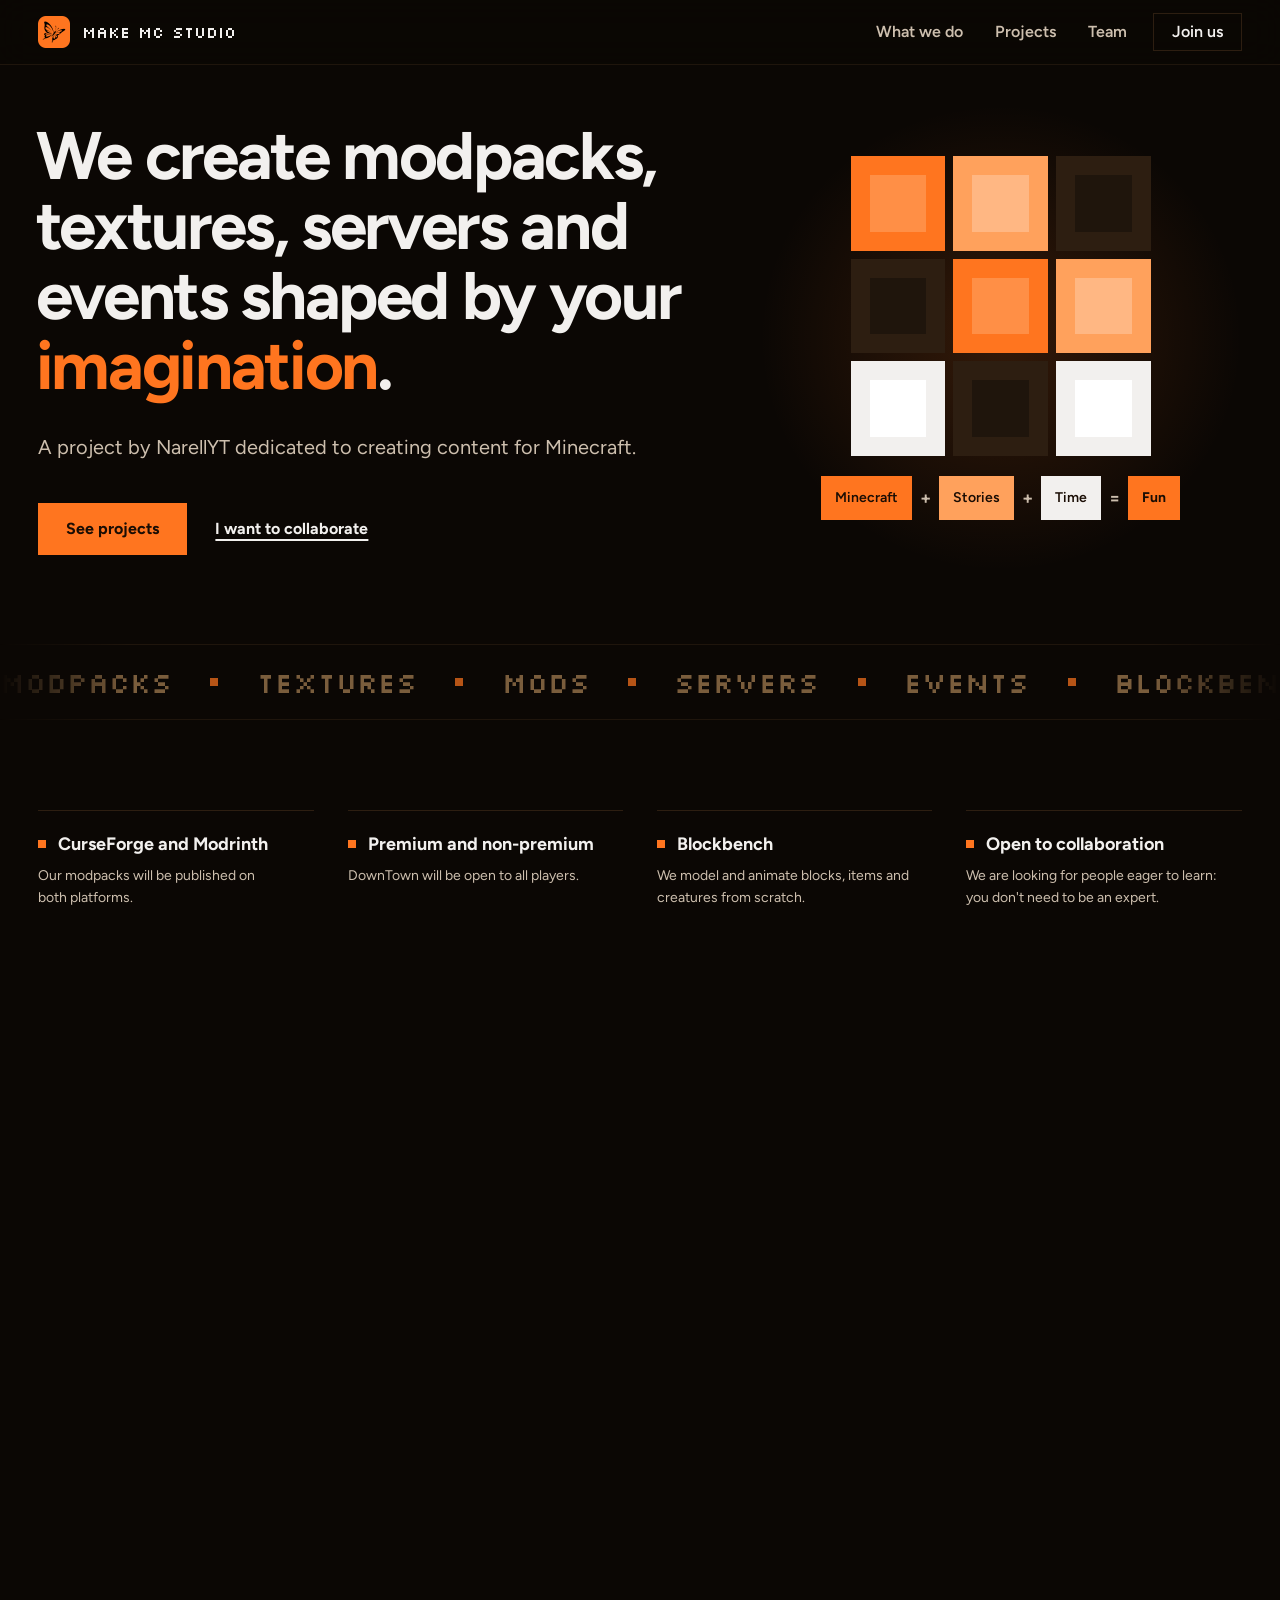
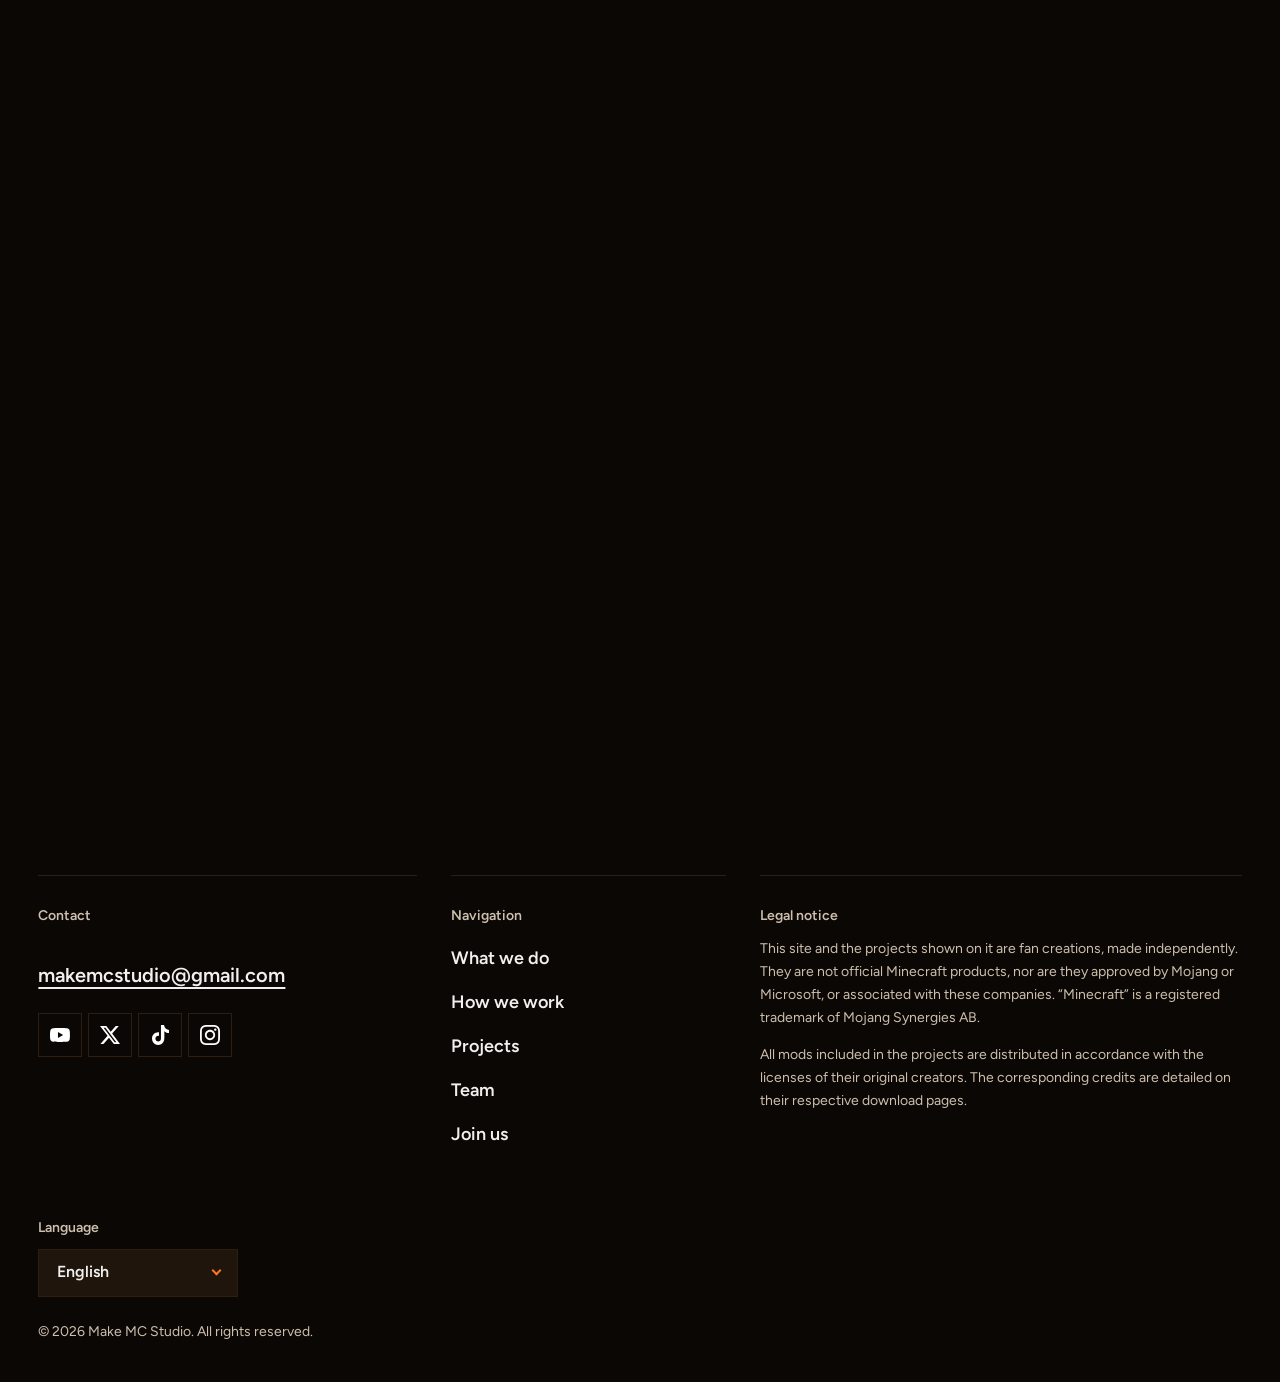
==== index.html @ 853e5aad "Subido" ====
<!DOCTYPE html>
<html lang="es">
<head>
<meta charset="UTF-8">
<meta name="viewport" content="width=device-width, initial-scale=1, viewport-fit=cover">
<meta http-equiv="Content-Security-Policy" content="default-src 'none'; script-src 'self'; style-src 'self'; img-src 'self'; font-src 'self'; connect-src 'none'; frame-src 'none'; manifest-src 'none'; media-src 'none'; worker-src 'none'; base-uri 'none'; form-action 'none'; object-src 'none'; upgrade-insecure-requests">
<meta name="referrer" content="no-referrer">
<meta name="description" content="Make MC Studio: modpacks, texturas, mods, servidores y eventos de Minecraft creados por NarellYT. Descubre nuestros proyectos y cómo colaborar con el equipo." data-i18n-attr="content:desc">
<meta name="theme-color" content="#0b0704">
<meta name="color-scheme" content="dark">
<link rel="canonical" href="https://makemcstudio.github.io/Make-MC-Studio-Home/">
<link rel="icon" type="image/png" href="logo.png">
<link rel="apple-touch-icon" href="logo.png">

<meta property="og:type" content="website">
<meta property="og:site_name" content="Make MC Studio">
<meta property="og:locale" content="es_LA">
<meta property="og:title" content="Make MC Studio Home">
<meta property="og:description" content="Modpacks, texturas, mods, servidores y eventos de Minecraft creados por NarellYT. Descubre nuestros proyectos y cómo colaborar con el equipo." data-i18n-attr="content:desc">
<meta property="og:image" content="https://makemcstudio.github.io/Make-MC-Studio-Home/og-image.png">
<meta property="og:image:width" content="1200">
<meta property="og:image:height" content="630">
<meta property="og:image:alt" content="Make MC Studio: modpacks, texturas, servidores y eventos de Minecraft">
<meta name="twitter:card" content="summary_large_image">
<meta name="twitter:title" content="Make MC Studio Home">
<meta name="twitter:description" content="Modpacks, texturas, mods, servidores y eventos de Minecraft creados por NarellYT." data-i18n-attr="content:desc_short">
<meta name="twitter:image" content="https://makemcstudio.github.io/Make-MC-Studio-Home/og-image.png">

<title>Make MC Studio Home</title>

<script type="application/ld+json">
{
  "@context": "https://schema.org",
  "@type": "Organization",
  "name": "Make MC Studio",
  "description": "Modpacks, texturas, mods, servidores y eventos de Minecraft creados por NarellYT.",
  "email": "makemcstudio@gmail.com",
  "sameAs": [
    "https://www.youtube.com/@MakeMCStudio",
    "https://x.com/MakeMCStudio",
    "https://www.instagram.com/makemcstudio/",
    "https://www.tiktok.com/@makemcstudio"
  ]
}
</script>

<script src="i18n.js?v=46"></script>
<script src="festive.js?v=46"></script>
<link rel="stylesheet" href="styles.css?v=46">
<link rel="stylesheet" href="festive.css?v=46">
<link rel="stylesheet" href="skins.css?v=46">
</head>
<body id="top">

<svg class="sprite" aria-hidden="true" focusable="false">
<symbol id="i-flecha" viewBox="0 0 14 14"><path d="M7 2h2v1h-2zM8 3h2v1h-2zM9 4h2v1h-2zM10 5h2v1h-2zM0 6h13v1h-13zM0 7h13v1h-13zM10 8h2v1h-2zM9 9h2v1h-2zM8 10h2v1h-2zM7 11h2v1h-2z"/></symbol><symbol id="i-modpacks" viewBox="0 0 14 14"><path d="M1 3h12v1h-12zM1 4h1v1h-1zM12 4h1v1h-1zM1 5h1v1h-1zM6 5h2v1h-2zM12 5h1v1h-1zM1 6h12v1h-12zM1 7h1v1h-1zM6 7h2v1h-2zM12 7h1v1h-1zM1 8h1v1h-1zM6 8h2v1h-2zM12 8h1v1h-1zM1 9h1v1h-1zM12 9h1v1h-1zM1 10h1v1h-1zM12 10h1v1h-1zM1 11h12v1h-12z"/><path d="M2 4h10v1h-10zM2 5h4v1h-4zM8 5h4v1h-4zM2 7h4v1h-4zM8 7h4v1h-4zM2 8h4v1h-4zM8 8h4v1h-4zM2 9h10v1h-10zM2 10h10v1h-10z" fill-opacity="0.55"/></symbol><symbol id="i-texturas" viewBox="0 0 14 14"><path d="M2 2h10v1h-10zM2 3h10v1h-10zM2 4h10v1h-10zM10 5h1v1h-1zM3 6h1v1h-1zM6 7h1v1h-1zM9 8h1v1h-1zM2 9h1v1h-1zM5 10h1v1h-1zM8 11h1v1h-1z"/><path d="M3 5h1v1h-1zM5 5h1v1h-1zM7 5h1v1h-1zM9 5h1v1h-1zM11 5h1v1h-1zM2 6h1v1h-1zM4 6h1v1h-1zM6 6h1v1h-1zM8 6h1v1h-1zM10 6h1v1h-1zM3 7h1v1h-1zM5 7h1v1h-1zM7 7h1v1h-1zM9 7h1v1h-1zM11 7h1v1h-1zM2 8h1v1h-1zM4 8h1v1h-1zM6 8h1v1h-1zM8 8h1v1h-1zM10 8h1v1h-1zM3 9h1v1h-1zM5 9h1v1h-1zM7 9h1v1h-1zM9 9h1v1h-1zM11 9h1v1h-1zM2 10h1v1h-1zM4 10h1v1h-1zM6 10h1v1h-1zM8 10h1v1h-1zM10 10h1v1h-1zM3 11h1v1h-1zM5 11h1v1h-1zM7 11h1v1h-1zM9 11h1v1h-1zM11 11h1v1h-1z" fill-opacity="0.55"/><path d="M2 5h1v1h-1zM4 5h1v1h-1zM6 5h1v1h-1zM8 5h1v1h-1zM5 6h1v1h-1zM7 6h1v1h-1zM9 6h1v1h-1zM11 6h1v1h-1zM2 7h1v1h-1zM4 7h1v1h-1zM8 7h1v1h-1zM10 7h1v1h-1zM3 8h1v1h-1zM5 8h1v1h-1zM7 8h1v1h-1zM11 8h1v1h-1zM4 9h1v1h-1zM6 9h1v1h-1zM8 9h1v1h-1zM10 9h1v1h-1zM3 10h1v1h-1zM7 10h1v1h-1zM9 10h1v1h-1zM11 10h1v1h-1zM2 11h1v1h-1zM4 11h1v1h-1zM6 11h1v1h-1zM10 11h1v1h-1z" fill-opacity="0.3"/></symbol><symbol id="i-mods" viewBox="0 0 14 14"><path d="M8 4h1v1h-1zM3 5h1v1h-1zM8 5h1v1h-1zM10 5h1v1h-1zM2 6h1v1h-1zM7 6h1v1h-1zM11 6h1v1h-1zM1 7h1v1h-1zM7 7h1v1h-1zM12 7h1v1h-1zM0 8h1v1h-1zM6 8h1v1h-1zM13 8h1v1h-1zM1 9h1v1h-1zM6 9h1v1h-1zM12 9h1v1h-1zM2 10h1v1h-1zM5 10h1v1h-1zM11 10h1v1h-1zM3 11h1v1h-1zM5 11h1v1h-1zM10 11h1v1h-1z"/></symbol><symbol id="i-blockbench" viewBox="0 0 14 14"><path d="M6 0h2v1h-2zM4 1h6v1h-6zM2 2h10v1h-10zM0 3h14v1h-14zM2 4h10v1h-10zM4 5h6v1h-6zM6 6h2v1h-2z"/><path d="M0 4h2v1h-2zM0 5h4v1h-4zM0 6h6v1h-6zM0 7h7v1h-7zM0 8h7v1h-7zM0 9h7v1h-7zM0 10h7v1h-7zM2 11h5v1h-5zM4 12h3v1h-3zM6 13h1v1h-1z" fill-opacity="0.55"/><path d="M12 4h2v1h-2zM10 5h4v1h-4zM8 6h6v1h-6zM7 7h7v1h-7zM7 8h7v1h-7zM7 9h7v1h-7zM7 10h7v1h-7zM7 11h5v1h-5zM7 12h3v1h-3zM7 13h1v1h-1z" fill-opacity="0.3"/></symbol><symbol id="i-servidores" viewBox="0 0 14 14"><path d="M1 1h12v1h-12zM1 2h1v1h-1zM12 2h1v1h-1zM1 3h1v1h-1zM3 3h2v1h-2zM8 3h3v1h-3zM12 3h1v1h-1zM1 4h1v1h-1zM12 4h1v1h-1zM1 5h12v1h-12zM1 7h12v1h-12zM1 8h1v1h-1zM12 8h1v1h-1zM1 9h1v1h-1zM3 9h2v1h-2zM8 9h3v1h-3zM12 9h1v1h-1zM1 10h1v1h-1zM12 10h1v1h-1zM1 11h12v1h-12zM5 12h4v1h-4z"/><path d="M2 2h10v1h-10zM2 3h1v1h-1zM5 3h3v1h-3zM11 3h1v1h-1zM2 4h10v1h-10zM2 8h10v1h-10zM2 9h1v1h-1zM5 9h3v1h-3zM11 9h1v1h-1zM2 10h10v1h-10z" fill-opacity="0.55"/></symbol><symbol id="i-eventos" viewBox="0 0 14 14"><path d="M3 0h1v1h-1zM10 0h1v1h-1zM3 1h1v1h-1zM10 1h1v1h-1zM1 2h12v1h-12zM1 3h12v1h-12zM1 4h12v1h-12zM1 5h12v1h-12zM1 6h1v1h-1zM12 6h1v1h-1zM1 7h1v1h-1zM12 7h1v1h-1zM1 8h1v1h-1zM12 8h1v1h-1zM1 9h1v1h-1zM9 9h2v1h-2zM12 9h1v1h-1zM1 10h1v1h-1zM9 10h2v1h-2zM12 10h1v1h-1zM1 11h1v1h-1zM12 11h1v1h-1zM1 12h12v1h-12z"/><path d="M3 7h1v1h-1zM5 7h1v1h-1zM7 7h1v1h-1zM9 7h1v1h-1zM3 9h1v1h-1zM5 9h1v1h-1zM7 9h1v1h-1zM3 11h1v1h-1zM5 11h1v1h-1zM7 11h1v1h-1z" fill-opacity="0.55"/><path d="M2 6h10v1h-10zM2 7h1v1h-1zM4 7h1v1h-1zM6 7h1v1h-1zM8 7h1v1h-1zM10 7h2v1h-2zM2 8h10v1h-10zM2 9h1v1h-1zM4 9h1v1h-1zM6 9h1v1h-1zM8 9h1v1h-1zM11 9h1v1h-1zM2 10h7v1h-7zM11 10h1v1h-1zM2 11h1v1h-1zM4 11h1v1h-1zM6 11h1v1h-1zM8 11h4v1h-4z" fill-opacity="0.3"/></symbol><symbol id="i-creadores" viewBox="0 0 14 14"><path d="M2 2h4v1h-4zM2 3h4v1h-4zM2 4h4v1h-4zM2 5h4v1h-4zM2 7h4v1h-4zM1 8h6v1h-6zM1 9h6v1h-6zM1 10h7v1h-7zM1 11h7v1h-7zM1 12h7v1h-7z"/><path d="M8 3h4v1h-4zM8 4h4v1h-4zM8 5h4v1h-4zM8 6h4v1h-4zM8 8h4v1h-4zM8 9h5v1h-5zM8 10h5v1h-5zM8 11h5v1h-5zM8 12h5v1h-5z" fill-opacity="0.55"/></symbol><symbol id="i-traileres" viewBox="0 0 14 14"><path d="M0 2h14v1h-14zM0 3h1v1h-1zM5 3h1v1h-1zM13 3h1v1h-1zM0 4h1v1h-1zM5 4h2v1h-2zM13 4h1v1h-1zM0 5h1v1h-1zM5 5h3v1h-3zM13 5h1v1h-1zM0 6h1v1h-1zM5 6h4v1h-4zM13 6h1v1h-1zM0 7h1v1h-1zM5 7h4v1h-4zM13 7h1v1h-1zM0 8h1v1h-1zM5 8h3v1h-3zM13 8h1v1h-1zM0 9h1v1h-1zM5 9h2v1h-2zM13 9h1v1h-1zM0 10h1v1h-1zM5 10h1v1h-1zM13 10h1v1h-1zM0 11h14v1h-14z"/><path d="M1 3h4v1h-4zM6 3h7v1h-7zM1 4h4v1h-4zM7 4h6v1h-6zM1 5h4v1h-4zM8 5h5v1h-5zM1 6h4v1h-4zM9 6h4v1h-4zM1 7h4v1h-4zM9 7h4v1h-4zM1 8h4v1h-4zM8 8h5v1h-5zM1 9h4v1h-4zM7 9h6v1h-6zM1 10h4v1h-4zM6 10h7v1h-7z" fill-opacity="0.3"/></symbol><symbol id="i-encargos" viewBox="0 0 14 14"><path d="M4 0h6v1h-6zM4 1h1v1h-1zM9 1h1v1h-1zM1 2h12v1h-12zM1 3h1v1h-1zM4 3h6v1h-6zM12 3h1v1h-1zM1 4h1v1h-1zM12 4h1v1h-1zM1 5h1v1h-1zM9 5h1v1h-1zM12 5h1v1h-1zM1 6h1v1h-1zM8 6h1v1h-1zM12 6h1v1h-1zM1 7h1v1h-1zM3 7h1v1h-1zM7 7h1v1h-1zM12 7h1v1h-1zM1 8h1v1h-1zM4 8h1v1h-1zM6 8h1v1h-1zM12 8h1v1h-1zM1 9h1v1h-1zM5 9h1v1h-1zM12 9h1v1h-1zM1 10h1v1h-1zM12 10h1v1h-1zM1 11h1v1h-1zM12 11h1v1h-1zM1 12h1v1h-1zM12 12h1v1h-1zM1 13h12v1h-12z"/><path d="M3 11h8v1h-8z" fill-opacity="0.55"/><path d="M5 1h4v1h-4zM2 3h2v1h-2zM10 3h2v1h-2zM2 4h10v1h-10zM2 5h7v1h-7zM10 5h2v1h-2zM2 6h6v1h-6zM9 6h3v1h-3zM2 7h1v1h-1zM4 7h3v1h-3zM8 7h4v1h-4zM2 8h2v1h-2zM5 8h1v1h-1zM7 8h5v1h-5zM2 9h3v1h-3zM6 9h6v1h-6zM2 10h10v1h-10zM2 11h1v1h-1zM11 11h1v1h-1zM2 12h10v1h-10z" fill-opacity="0.3"/></symbol>
</svg>

<a class="skip-link" href="#contenido" data-i18n="skip">Saltar al contenido</a>
<div class="progress" aria-hidden="true"></div>

<header class="site-header">
  <div class="wrap header-inner">
    <a href="#top" class="brand" aria-label="Make MC Studio, ir al inicio" data-i18n-attr="aria-label:brand_aria">
      <img class="brand-logo" src="logo.png" alt="" width="32" height="32">
      <span class="brand-name">Make MC Studio</span>
    </a>
    <button class="nav-toggle" id="navToggle" type="button" aria-expanded="false" aria-controls="siteNav" aria-label="Abrir menú" data-i18n-attr="aria-label:menu_open">
      <span class="nav-toggle-bar"></span><span class="nav-toggle-bar"></span><span class="nav-toggle-bar"></span>
    </button>
    <nav class="site-nav" id="siteNav" aria-label="Navegación principal" data-i18n-attr="aria-label:nav_aria">
      <a href="#hacemos" data-i18n="nav_what">Qué hacemos</a>
      <a href="#proyectos" data-i18n="nav_projects">Proyectos</a>
      <a href="#equipo" data-i18n="nav_team">Equipo</a>
      <a href="#colabora" data-i18n="nav_collab">Colabora</a>
    </nav>
  </div>
</header>

<main id="contenido" tabindex="-1">

  <section class="hero wrap" aria-label="Presentación" data-i18n-attr="aria-label:hero_aria">
    <div class="board hero-board">
      <div class="blk t-name">
        <h1 data-i18n="h1" data-rich="em">Creamos modpacks, texturas, servidores y eventos según tu <em>imaginación</em>.</h1>
        <p class="lead" data-i18n="lead">Un proyecto de NarellYT dedicado a crear contenido para Minecraft.</p>
        <div class="actions">
          <a href="#proyectos" class="btn" data-i18n="btn_projects">Ver proyectos</a>
          <a href="#colabora" class="btn btn-link" data-i18n="btn_collab">Quiero colaborar</a>
        </div>
      </div>

      <div class="blk t-craft">
        <div class="craft-grid" id="craftGrid" aria-hidden="true">
          <span class="cell" data-g="a"></span><span class="cell" data-g="b"></span><span class="cell"></span>
          <span class="cell"></span><span class="cell" data-g="a"></span><span class="cell" data-g="b"></span>
          <span class="cell" data-g="c"></span><span class="cell"></span><span class="cell" data-g="c"></span>
        </div>
        <div class="recipe-line" role="group" aria-label="Minecraft + Historias + Tiempo = Diversión" data-i18n-attr="aria-label:recipe_aria">
          <button class="chip" type="button" data-g="a" aria-pressed="true">Minecraft</button>
          <span class="op" aria-hidden="true">+</span>
          <button class="chip" type="button" data-g="b" aria-pressed="true" data-i18n="chip_stories">Historias</button>
          <span class="op" aria-hidden="true">+</span>
          <button class="chip" type="button" data-g="c" aria-pressed="true" data-i18n="chip_time">Tiempo</button>
          <span class="recipe-end">
            <span class="op" aria-hidden="true">=</span>
            <span class="chip-result lit" id="craftResult" data-i18n="chip_fun">Diversión</span>
          </span>
        </div>
      </div>
    </div>
  </section>

  <div class="ticker" aria-hidden="true">
    <div class="ticker-track"><div class="ticker-set"><span>Modpacks</span><span data-i18n="w_textures">Texturas</span><span>Mods</span><span data-i18n="w_servers">Servidores</span><span data-i18n="w_events">Eventos</span><span>Blockbench</span></div><div class="ticker-set"><span>Modpacks</span><span data-i18n="w_textures">Texturas</span><span>Mods</span><span data-i18n="w_servers">Servidores</span><span data-i18n="w_events">Eventos</span><span>Blockbench</span></div></div>
  </div>

  <section class="wrap sec-tight" aria-label="Datos clave" data-i18n-attr="aria-label:facts_aria">
    <ul class="facts">
      <li class="fact rv"><strong data-i18n="fact1_t">CurseForge y Modrinth</strong><span data-i18n="fact1_d">Nuestros modpacks se publicarán en ambas plataformas.</span></li>
      <li class="fact rv"><strong data-i18n="fact2_t">Premium y no premium</strong><span data-i18n="fact2_d">DownTown estará abierto para todos los jugadores.</span></li>
      <li class="fact rv"><strong>Blockbench</strong><span data-i18n="fact3_d">Modelamos y animamos bloques, ítems y criaturas desde cero.</span></li>
      <li class="fact rv"><strong data-i18n="fact4_t">Abierto a colaborar</strong><span data-i18n="fact4_d">Buscamos gente con ganas de aprender: no hace falta ser experto.</span></li>
    </ul>
  </section>

  <section class="wrap sec" aria-label="Sobre el estudio" data-i18n-attr="aria-label:about_aria">
    <div class="manifesto rv">
      <p data-i18n="manifesto" data-rich="span"><span>Trabajamos con el apoyo de un grupo de amigos y con la ayuda de creadores externos, sobre todo en las texturas.</span> Nos centramos en crear experiencias de aventura, tecnología, magia y rol: todo lo que permitan tu imaginación y nuestro tiempo. Echa un vistazo a lo que estamos preparando y, si quieres crear con nosotros, ¡no dudes en ponerte en contacto!</p>
    </div>
  </section>

  <section class="wrap sec" id="hacemos">
    <div class="sec-head rv">
      <h2 data-i18n="nav_what">Qué hacemos</h2>
      <p data-i18n="cards_intro">Es mucho más que modpacks. Esto es lo que hacemos para que cada proyecto sea cómodo de jugar y divertido.</p>
    </div>
    <ul class="cards">
      <li class="card rv">
        <svg class="ico" aria-hidden="true" focusable="false"><use href="#i-modpacks"/></svg>
        <h3>Modpacks</h3>
        <p data-i18n="c1_d">Reunimos mods, ajustamos su configuración y los probamos para que el modpack se juegue sin problemas, ya sea de supervivencia, aventura o magia.</p>
      </li>
      <li class="card rv">
        <svg class="ico" aria-hidden="true" focusable="false"><use href="#i-texturas"/></svg>
        <h3 data-i18n="c2_t">Paquetes de texturas</h3>
        <p data-i18n="c2_d">Diseñamos paquetes de texturas que cambian el aspecto de los bloques, los ítems y los menús del juego, o que retocan detalles como la pantalla de carga. Contamos con la ayuda de creadores externos para las texturas.</p>
      </li>
      <li class="card rv">
        <svg class="ico" aria-hidden="true" focusable="false"><use href="#i-mods"/></svg>
        <h3 data-i18n="c3_t">Mods y datapacks</h3>
        <p data-i18n="c3_d">Creamos mods y datapacks propios para añadir mecánicas o contenido cuando ningún mod existente hace lo que un proyecto necesita.</p>
      </li>
      <li class="card rv">
        <svg class="ico" aria-hidden="true" focusable="false"><use href="#i-blockbench"/></svg>
        <h3 data-i18n="c4_t">Modelado con Blockbench</h3>
        <p data-i18n="c4_d">Cuando un proyecto necesita algo desde cero, modelamos y animamos bloques, ítems y criaturas con Blockbench.</p>
      </li>
      <li class="card rv">
        <svg class="ico" aria-hidden="true" focusable="false"><use href="#i-servidores"/></svg>
        <h3 data-i18n="w_servers">Servidores</h3>
        <p data-i18n="c5_d">Montamos y configuramos servidores, incluidos los de roleplay, para que cada comunidad tenga un lugar estable donde jugar.</p>
      </li>
      <li class="card rv">
        <svg class="ico" aria-hidden="true" focusable="false"><use href="#i-eventos"/></svg>
        <h3 data-i18n="w_events">Eventos</h3>
        <p data-i18n="c6_d">Organizamos eventos dentro de Minecraft, abiertos a todos, para jugar, compartir y divertirnos juntos.</p>
      </li>
      <li class="card rv">
        <svg class="ico" aria-hidden="true" focusable="false"><use href="#i-creadores"/></svg>
        <h3 data-i18n="c7_t">Creadores externos</h3>
        <p data-i18n="c7_d">Colaboramos con creadores y artistas externos que nos ayudan, sobre todo con las texturas, para que cada proyecto tenga un mejor acabado.</p>
      </li>
      <li class="card rv">
        <svg class="ico" aria-hidden="true" focusable="false"><use href="#i-traileres"/></svg>
        <h3 data-i18n="c8_t">Tráileres y contenido</h3>
        <p data-i18n="c8_d">Preparamos capturas, tráileres y contenido para presentar cada proyecto en nuestras redes.</p>
      </li>
      <li class="card rv">
        <svg class="ico" aria-hidden="true" focusable="false"><use href="#i-encargos"/></svg>
        <h3 data-i18n="c9_t">Encargos a medida</h3>
        <p data-i18n="c9_d">¿Tienes un servidor o una comunidad? Diseñamos un modpack pensado solo para ti.</p>
      </li>
    </ul>
  </section>

  <section class="wrap sec" id="proceso">
    <div class="sec-head rv">
      <h2 data-i18n="nav_process">Cómo trabajamos</h2>
      <p data-i18n="proc_intro">Cada proyecto sigue el mismo camino, de la idea a las manos de quien lo juega.</p>
    </div>
    <ol class="steps">
      <li class="step rv"><span class="step-n">01</span><h3 data-i18n="s1_t">Idea</h3><p data-i18n="s1_d">Partimos de una idea nuestra o de lo que la comunidad nos pide y nos sugiere.</p></li>
      <li class="step rv"><span class="step-n">02</span><h3 data-i18n="s2_t">Creación</h3><p data-i18n="s2_d">Reunimos mods y, cuando hace falta, creamos texturas, modelos y mods propios.</p></li>
      <li class="step rv"><span class="step-n">03</span><h3 data-i18n="s3_t">Pruebas</h3><p data-i18n="s3_d">Ajustamos la configuración y probamos el proyecto para que se juegue sin problemas.</p></li>
      <li class="step rv"><span class="step-n">04</span><h3 data-i18n="s4_t">Publicación</h3><p data-i18n="s4_d">Lo publicamos en CurseForge y Modrinth y lo presentamos con capturas y tráileres.</p></li>
    </ol>
  </section>

  <section class="wrap sec" id="proyectos">
    <div class="sec-head rv">
      <h2 data-i18n="nav_projects">Proyectos</h2>
      <p data-i18n="proj_intro">Este es el proyecto en el que estamos trabajando ahora. Cuando esté listo, aquí encontrarás toda la información para unirte.</p>
    </div>
    <figure class="panel t-art rv rv-soft">
      <svg class="skyline" viewBox="0 0 160 90" preserveAspectRatio="xMidYMax slice" shape-rendering="crispEdges" role="img" aria-label="Ilustración de una ciudad de noche con ventanas iluminadas" data-i18n-attr="aria-label:sky_aria"><path class="sk-star" d="M73 28h1v1h-1zM92 19h1v1h-1zM146 10h1v1h-1zM36 22h1v1h-1zM118 16h1v1h-1zM8 34h1v1h-1zM70 17h1v1h-1zM38 35h1v1h-1zM14 30h1v1h-1zM31 24h1v1h-1zM29 30h1v1h-1zM139 30h1v1h-1zM96 12h1v1h-1zM52 16h1v1h-1zM123 18h1v1h-1zM47 32h1v1h-1zM4 34h1v1h-1zM122 27h1v1h-1zM11 15h1v1h-1zM59 18h1v1h-1zM90 27h1v1h-1zM135 26h1v1h-1zM42 22h1v1h-1zM59 12h1v1h-1zM107 33h1v1h-1zM101 14h1v1h-1z"/><path class="sk-moon" d="M129 12h4v1h-4zM127 13h8v1h-8zM126 14h10v4h-10zM127 18h8v1h-8zM129 19h4v1h-4z"/><path class="sk-crater" d="M129 15h2v2h-2zM132 17h2v1h-2z"/><g class="sk-cloud sk-cloud-a"><path d="M10 20h16v3h-16zM14 17h10v3h-10zM8 23h22v2h-22z"/></g><g class="sk-cloud sk-cloud-b"><path d="M80 30h14v3h-14zM84 27h8v3h-8zM78 33h20v2h-20z"/></g><path class="sk-back" d="M0 35h12v43h-12zM13 36h12v42h-12zM27 47h10v31h-10zM39 32h12v46h-12zM53 47h15v31h-15zM68 43h12v35h-12zM80 35h9v43h-9zM91 51h14v27h-14zM107 38h12v40h-12zM121 33h14v45h-14zM137 33h10v45h-10zM147 36h15v42h-15z"/><path class="sk-front" d="M3 46h14v32h-14zM5 43h10v3h-10zM21 22h18v56h-18zM40 19h14v59h-14zM57 24h18v54h-18zM59 21h14v3h-14zM79 37h18v41h-18zM99 47h14v31h-14zM115 26h18v52h-18zM117 23h14v3h-14zM135 17h14v61h-14zM153 46h18v32h-18z"/><path class="sk-dim" d="M10 50h2v3h-2zM10 56h2v3h-2zM6 62h2v3h-2zM10 62h2v3h-2zM6 68h2v3h-2zM10 68h2v3h-2zM24 26h2v3h-2zM28 26h2v3h-2zM32 26h2v3h-2zM28 32h2v3h-2zM24 38h2v3h-2zM24 44h2v3h-2zM28 44h2v3h-2zM24 50h2v3h-2zM32 50h2v3h-2zM28 56h2v3h-2zM32 62h2v3h-2zM24 68h2v3h-2zM32 68h2v3h-2zM47 29h2v3h-2zM43 41h2v3h-2zM43 47h2v3h-2zM47 47h2v3h-2zM43 59h2v3h-2zM47 59h2v3h-2zM43 65h2v3h-2zM64 28h2v3h-2zM68 34h2v3h-2zM60 40h2v3h-2zM64 40h2v3h-2zM64 46h2v3h-2zM64 52h2v3h-2zM60 58h2v3h-2zM64 58h2v3h-2zM68 58h2v3h-2zM64 64h2v3h-2zM60 70h2v3h-2zM68 70h2v3h-2zM82 41h2v3h-2zM90 41h2v3h-2zM82 47h2v3h-2zM86 47h2v3h-2zM82 53h2v3h-2zM90 53h2v3h-2zM90 59h2v3h-2zM90 65h2v3h-2zM82 71h2v3h-2zM86 71h2v3h-2zM90 71h2v3h-2zM106 51h2v3h-2zM102 63h2v3h-2zM118 30h2v3h-2zM122 36h2v3h-2zM126 36h2v3h-2zM122 48h2v3h-2zM126 48h2v3h-2zM122 54h2v3h-2zM126 54h2v3h-2zM118 60h2v3h-2zM122 60h2v3h-2zM126 60h2v3h-2zM118 66h2v3h-2zM126 66h2v3h-2zM138 21h2v3h-2zM142 21h2v3h-2zM138 27h2v3h-2zM138 33h2v3h-2zM138 39h2v3h-2zM138 45h2v3h-2zM138 51h2v3h-2zM138 57h2v3h-2zM142 57h2v3h-2zM138 69h2v3h-2zM156 50h2v3h-2zM160 56h2v3h-2zM156 62h2v3h-2zM164 62h2v3h-2zM156 68h2v3h-2z"/><path class="sk-win" d="M6 50h2v3h-2zM24 32h2v3h-2zM32 38h2v3h-2zM32 44h2v3h-2zM24 56h2v3h-2zM24 62h2v3h-2zM28 62h2v3h-2zM28 68h2v3h-2zM43 53h2v3h-2zM47 65h2v3h-2zM43 71h2v3h-2zM68 28h2v3h-2zM68 40h2v3h-2zM60 46h2v3h-2zM68 46h2v3h-2zM60 64h2v3h-2zM90 47h2v3h-2zM82 59h2v3h-2zM82 65h2v3h-2zM102 51h2v3h-2zM106 57h2v3h-2zM106 63h2v3h-2zM106 69h2v3h-2zM122 42h2v3h-2zM118 48h2v3h-2zM122 66h2v3h-2zM142 27h2v3h-2zM142 33h2v3h-2zM138 63h2v3h-2zM142 69h2v3h-2zM160 50h2v3h-2zM156 56h2v3h-2z"/><path class="sk-win sk-win-1" d="M28 50h2v3h-2zM43 35h2v3h-2zM47 35h2v3h-2zM47 53h2v3h-2zM60 34h2v3h-2zM68 52h2v3h-2zM86 41h2v3h-2zM86 53h2v3h-2zM86 65h2v3h-2zM118 36h2v3h-2zM142 39h2v3h-2zM142 45h2v3h-2zM142 51h2v3h-2zM164 50h2v3h-2z"/><path class="sk-win sk-win-2" d="M6 56h2v3h-2zM32 32h2v3h-2zM43 23h2v3h-2zM47 23h2v3h-2zM47 71h2v3h-2zM60 28h2v3h-2zM64 34h2v3h-2zM86 59h2v3h-2zM102 69h2v3h-2zM118 42h2v3h-2zM142 63h2v3h-2zM164 56h2v3h-2z"/><path class="sk-win sk-win-3" d="M32 56h2v3h-2zM43 29h2v3h-2zM60 52h2v3h-2zM68 64h2v3h-2zM102 57h2v3h-2zM126 42h2v3h-2zM118 54h2v3h-2z"/><path class="sk-win sk-win-4" d="M28 38h2v3h-2zM47 41h2v3h-2zM64 70h2v3h-2zM122 30h2v3h-2zM126 30h2v3h-2zM160 62h2v3h-2zM160 68h2v3h-2zM164 68h2v3h-2z"/><path class="sk-road" d="M0 78h160v12h-160z"/><path class="sk-lamp" d="M14 66h1v12h-1zM12 65h5v1h-5zM52 66h1v12h-1zM50 65h5v1h-5zM90 66h1v12h-1zM88 65h5v1h-5zM128 66h1v12h-1zM126 65h5v1h-5z"/><path class="sk-dash" d="M4 85h8v1h-8zM24 85h8v1h-8zM44 85h8v1h-8zM64 85h8v1h-8zM84 85h8v1h-8zM104 85h8v1h-8zM124 85h8v1h-8zM144 85h8v1h-8z"/></svg>
    </figure>
    <article class="proj blk rv">
      <div class="proj-main">
        <h3 class="proj-name">DownTown</h3>
        <div class="tags"><span class="tag" data-i18n="proj_tag1">Servidor roleplay</span><span class="tag tag-live" data-i18n="proj_tag2">Próximamente</span></div>
      </div>
      <p data-i18n="proj_d">Un servidor roleplay de Minecraft en el que podrás vivir tu propia historia. Estará abierto para todos los jugadores, tanto premium como no premium.</p>
    </article>
  </section>

  <section class="wrap sec" id="equipo">
    <div class="board team-board">
      <div class="blk t-title rv">
        <h2 data-i18n="team_h2">El equipo detrás de los proyectos</h2>
      </div>
      <figure class="panel t-photo rv rv-soft">
        <img src="Creador-de-Make-MC-Studio.webp" alt="Foto del creador de Make MC Studio" data-i18n-attr="alt:team_photo_alt" width="500" height="500" loading="lazy" decoding="async">
        <figcaption class="t-who">
          <span class="who-name">NarellYT</span>
          <span class="muted" data-i18n="team_role">Creador de Make MC Studio</span>
        </figcaption>
      </figure>
      <div class="blk t-bio rv">
        <p data-i18n="bio1">¡Hola a todos! Soy el creador de Make MC Studio. Llevo ya un buen tiempo sumergido en el mundo de la creación y personalización de modpacks para Minecraft. Todo esto empezó por mi propio amor al juego modificado; me apasiona alterar la experiencia base, experimentar y dar vida a ideas nuevas dentro del juego.</p>
        <p data-i18n="bio2">No me limito a un solo género de juego: me encanta todo lo que tenga que ver con Minecraft y sus mods. Mi objetivo principal es conectar con la comunidad, hablar con ustedes, saber qué les gusta y diseñar proyectos basados en lo que me piden o me sugieren.</p>
        <p data-i18n="bio3">Mis modpacks se publicarán en CurseForge y Modrinth, y cuando hace falta diseñar algo desde cero, uso Blockbench para el modelado. Aunque ahora mismo trabajo en solitario y sigo aprendiendo a dominar las herramientas, estoy totalmente abierto a colaborar con más personas para crear proyectos juntos, compartir ideas y ayudarnos mutuamente, o para trabajar en encargos específicos más adelante.</p>
      </div>
    </div>

    <p class="team-intro rv" data-i18n="team_intro">Estas son las personas que me apoyan y están conmigo en este proyecto.</p>

    <div class="members">
      <article class="member rv">
        <div class="pic"><img class="photo" src="amigo-mauricio.webp" alt="Foto de Mauricio" data-i18n-attr="alt:photo_of" data-name="Mauricio" width="640" height="640" loading="lazy" decoding="async"></div>
        <div class="member-strip">
          <h3>Mauricio</h3>
          <div class="socials">
            <a class="social-icon" href="https://www.instagram.com/mauricio_salazar1702/" target="_blank" rel="noopener noreferrer" aria-label="Instagram de Mauricio" data-i18n-attr="aria-label:soc_instagram" data-name="Mauricio"><img src="instagram.svg" alt="" width="20" height="20"></a>
            <a class="social-icon" href="https://www.youtube.com/@mauriciojuega-clip" target="_blank" rel="noopener noreferrer" aria-label="YouTube de Mauricio" data-i18n-attr="aria-label:soc_youtube" data-name="Mauricio"><img src="youtube.svg" alt="" width="20" height="20"></a>
          </div>
        </div>
      </article>
      <article class="member rv">
        <div class="pic"><img class="photo" src="amigo-rodtrix.webp" alt="Foto de Rodtrix" data-i18n-attr="alt:photo_of" data-name="Rodtrix" width="640" height="596" loading="lazy" decoding="async"></div>
        <div class="member-strip">
          <h3>Rodtrix</h3>
          <div class="socials">
            <a class="social-icon" href="https://www.tiktok.com/@rodtix_13" target="_blank" rel="noopener noreferrer" aria-label="TikTok de Rodtrix" data-i18n-attr="aria-label:soc_tiktok" data-name="Rodtrix"><img src="tiktok.svg" alt="" width="20" height="20"></a>
            <a class="social-icon" href="https://www.instagram.com/rodtix_13/" target="_blank" rel="noopener noreferrer" aria-label="Instagram de Rodtrix" data-i18n-attr="aria-label:soc_instagram" data-name="Rodtrix"><img src="instagram.svg" alt="" width="20" height="20"></a>
          </div>
        </div>
      </article>
      <article class="member rv">
        <div class="pic"><img class="photo" src="amigo-azuzu.webp" alt="Foto de Azuzu" data-i18n-attr="alt:photo_of" data-name="Azuzu" width="640" height="640" loading="lazy" decoding="async"></div>
        <div class="member-strip">
          <h3>Azuzu</h3>
          <div class="socials">
            <a class="social-icon" href="https://www.instagram.com/azul_mbu/" target="_blank" rel="noopener noreferrer" aria-label="Instagram de Azuzu" data-i18n-attr="aria-label:soc_instagram" data-name="Azuzu"><img src="instagram.svg" alt="" width="20" height="20"></a>
            <a class="social-icon" href="https://x.com/NwnAzul2861" target="_blank" rel="noopener noreferrer" aria-label="X de Azuzu" data-i18n-attr="aria-label:soc_x" data-name="Azuzu"><img src="twitter-x.svg" alt="" width="20" height="20"></a>
          </div>
        </div>
      </article>
      <article class="member rv">
        <div class="pic"><img class="photo" src="amigo-alonso.webp" alt="Foto de Alonso" data-i18n-attr="alt:photo_of" data-name="Alonso" width="640" height="640" loading="lazy" decoding="async"></div>
        <div class="member-strip">
          <h3>Alonso</h3>
          <div class="socials">
            <a class="social-icon" href="https://www.tiktok.com/@alonso11249" target="_blank" rel="noopener noreferrer" aria-label="TikTok de Alonso" data-i18n-attr="aria-label:soc_tiktok" data-name="Alonso"><img src="tiktok.svg" alt="" width="20" height="20"></a>
            <a class="social-icon" href="https://www.instagram.com/alonso_xrn/" target="_blank" rel="noopener noreferrer" aria-label="Instagram de Alonso" data-i18n-attr="aria-label:soc_instagram" data-name="Alonso"><img src="instagram.svg" alt="" width="20" height="20"></a>
            <a class="social-icon" href="https://x.com/alonso_atc" target="_blank" rel="noopener noreferrer" aria-label="X de Alonso" data-i18n-attr="aria-label:soc_x" data-name="Alonso"><img src="twitter-x.svg" alt="" width="20" height="20"></a>
          </div>
        </div>
      </article>
    </div>
  </section>

  <section class="wrap sec" id="colabora">
    <div class="board collab-board">
      <div class="col-left">
        <div class="blk t-collab rv">
          <h2 data-i18n="collab_h2">Construyamos algo juntos</h2>
          <p data-i18n="collab_p">Buscamos gente con al menos un poco de experiencia en Blockbench, programación o configuración de modpacks para sumarse al equipo por diversión y aprendizaje: no hace falta ser experto. Y si lo tuyo no es unirte sino encargar un modpack a medida para tu servidor o comunidad, también puedes escribirnos: hablamos de lo que necesitas y de cómo lo montamos.</p>
        </div>
        <ul class="ings">
          <li class="ing rv">
            <svg class="ico" aria-hidden="true" focusable="false"><use href="#i-blockbench"/></svg>
            <div><strong>Blockbench</strong><span data-i18n="ing1_d">Modelado y animación de bloques/ítems</span></div>
          </li>
          <li class="ing rv">
            <svg class="ico" aria-hidden="true" focusable="false"><use href="#i-mods"/></svg>
            <div><strong data-i18n="ing2_t">Programación</strong><span data-i18n="ing2_d">Java, Kotlin, API de Forge/Fabric</span></div>
          </li>
          <li class="ing rv">
            <svg class="ico" aria-hidden="true" focusable="false"><use href="#i-modpacks"/></svg>
            <div><strong data-i18n="ing3_t">Configuración de modpacks</strong><span>packwiz, CurseForge, Modrinth</span></div>
          </li>
          <li class="ing rv">
            <svg class="ico" aria-hidden="true" focusable="false"><use href="#i-traileres"/></svg>
            <div><strong data-i18n="ing4_t">Comunidad y contenido</strong><span data-i18n="ing4_d">Redes sociales, capturas y tráileres</span></div>
          </li>
        </ul>
      </div>

      <div class="panel panel-accent t-result rv">
        <svg class="ico ico-lg" aria-hidden="true" focusable="false"><use href="#i-flecha"/></svg>
        <div>
          <h3 data-i18n="res_h3">Contáctanos</h3>
          <p data-i18n="res_p">Cuéntanos qué sabes hacer, qué te gustaría construir con nosotros o qué encargo tienes en mente.</p>
        </div>
        <a class="btn" data-mail="1" href="mailto:makemcstudio@gmail.com?subject=Contacto%20-%20Make%20MC%20Studio&amp;body=Hola%2C%0A%0ATe%20escribo%20porque%20me%20gustar%C3%ADa%20%5Bcolaborar%20en%20un%20proyecto%20%2F%20encargarte%20un%20modpack%5D.%20Esto%20es%20lo%20que%20tengo%20en%20mente%3A%0A%0A" data-i18n="res_btn">Presiona para contactarnos</a>
      </div>
    </div>
  </section>

</main>

<footer class="site-footer wrap">
  <div class="board footer-board">
    <div class="blk f-contact">
      <p class="f-label" data-i18n="f_contact">Contacto</p>
      <a class="mail" href="mailto:makemcstudio@gmail.com">makemcstudio@gmail.com</a>
      <div class="socials">
        <a class="social-icon" href="https://www.youtube.com/@MakeMCStudio" target="_blank" rel="noopener noreferrer" aria-label="YouTube"><img src="youtube.svg" alt="" width="20" height="20"></a>
        <a class="social-icon" href="https://x.com/MakeMCStudio" target="_blank" rel="noopener noreferrer" aria-label="X"><img src="twitter-x.svg" alt="" width="20" height="20"></a>
        <a class="social-icon" href="https://www.tiktok.com/@makemcstudio" target="_blank" rel="noopener noreferrer" aria-label="TikTok"><img src="tiktok.svg" alt="" width="20" height="20"></a>
        <a class="social-icon" href="https://www.instagram.com/makemcstudio/" target="_blank" rel="noopener noreferrer" aria-label="Instagram"><img src="instagram.svg" alt="" width="20" height="20"></a>
      </div>
    </div>
    <nav class="blk f-nav" aria-label="Navegación del pie" data-i18n-attr="aria-label:f_nav_aria">
      <p class="f-label" data-i18n="f_nav">Navegación</p>
      <ul>
        <li><a href="#hacemos" data-i18n="nav_what">Qué hacemos</a></li>
        <li><a href="#proceso" data-i18n="nav_process">Cómo trabajamos</a></li>
        <li><a href="#proyectos" data-i18n="nav_projects">Proyectos</a></li>
        <li><a href="#equipo" data-i18n="nav_team">Equipo</a></li>
        <li><a href="#colabora" data-i18n="nav_collab">Colabora</a></li>
      </ul>
    </nav>
    <div class="blk f-legal">
      <p class="f-label" data-i18n="f_legal">Aviso legal</p>
      <p data-i18n="legal1">Este sitio y los proyectos que se muestran en él son creaciones de fans, hechas de forma independiente. No son productos oficiales de Minecraft, ni están aprobados por Mojang ni por Microsoft, ni asociados con estas empresas. «Minecraft» es una marca registrada de Mojang Synergies AB.</p>
      <p data-i18n="legal2">Todos los mods incluidos en los proyectos se distribuyen de acuerdo con las licencias de sus creadores originales. Los créditos correspondientes están detallados en sus respectivas páginas de descarga.</p>
    </div>
  </div>
  <div class="lang-pick">
    <label class="f-label" for="langSelect" data-i18n="lang_label">Idioma</label>
    <span class="select-wrap"><select id="langSelect" name="lang">
      <option value="es" lang="es">Español</option>
      <option value="en" lang="en">English</option>
      <option value="pt" lang="pt">Português</option>
      <option value="fr" lang="fr">Français</option>
      <option value="de" lang="de">Deutsch</option>
      <option value="it" lang="it">Italiano</option>
      <option value="ru" lang="ru">Русский</option>
      <option value="tr" lang="tr">Türkçe</option>
      <option value="ar" lang="ar">العربية</option>
      <option value="zh-Hans" lang="zh-Hans">简体中文</option>
      <option value="zh-Hant" lang="zh-Hant">繁體中文</option>
      <option value="ja" lang="ja">日本語</option>
      <option value="ko" lang="ko">한국어</option>
    </select></span>
  </div>
  <p class="copy">© 2026 Make MC Studio. All rights reserved.</p>
</footer>

<script src="skins.js?v=46" defer></script>
<script src="main.js?v=46" defer></script>

</body>
</html>
---- styles.css ----
@font-face{font-family:"Silkscreen";src:url("fonts/silkscreen-latin.woff2") format("woff2");font-weight:400;font-style:normal;font-display:swap;unicode-range:U+0000-00FF,U+0131,U+0152-0153,U+02BB-02BC,U+02C6,U+02DA,U+02DC,U+0304,U+0308,U+0329,U+2000-206F,U+20AC,U+2122,U+2191,U+2193,U+2212,U+2215,U+FEFF,U+FFFD}
@font-face{font-family:"Silkscreen";src:url("fonts/silkscreen-latin-ext.woff2") format("woff2");font-weight:400;font-style:normal;font-display:swap;unicode-range:U+0100-02BA,U+02BD-02C5,U+02C7-02CC,U+02CE-02D7,U+02DD-02FF,U+0304,U+0308,U+0329,U+1D00-1DBF,U+1E00-1E9F,U+1EF2-1EFF,U+2020,U+20A0-20AB,U+20AD-20C0,U+2113,U+2C60-2C7F,U+A720-A7FF}
@font-face{font-family:"Figtree";src:url("fonts/figtree-latin.woff2") format("woff2");font-weight:300 900;font-style:normal;font-display:swap;unicode-range:U+0000-00FF,U+0131,U+0152-0153,U+02BB-02BC,U+02C6,U+02DA,U+02DC,U+0304,U+0308,U+0329,U+2000-206F,U+20AC,U+2122,U+2191,U+2193,U+2212,U+2215,U+FEFF,U+FFFD}
@font-face{font-family:"Figtree";src:url("fonts/figtree-latin-ext.woff2") format("woff2");font-weight:300 900;font-style:normal;font-display:swap;unicode-range:U+0100-02BA,U+02BD-02C5,U+02C7-02CC,U+02CE-02D7,U+02DD-02FF,U+0304,U+0308,U+0329,U+1D00-1DBF,U+1E00-1E9F,U+1EF2-1EFF,U+2020,U+20A0-20AB,U+20AD-20C0,U+2113,U+2C60-2C7F,U+A720-A7FF}

:root{
  --ground:#0b0704;
  --tile:#150e08;
  --tile-2:#1f150c;
  --tile-3:#2d1e11;
  --ink:#f2f0ee;
  --ink-2:#cdbfae;
  --accent:#ff751f;
  --accent-2:#ffa15c;
  --accent-ink:#1a0d04;
  --accent-in:#ff8f46;
  --accent-2-in:#ffb783;
  --glow:255,117,31;
  --ticker:#7a5d3c;

  --font-display:"Silkscreen","Courier New",monospace;
  --wd:400;
  --font-text:"Figtree",system-ui,-apple-system,"Segoe UI",Roboto,sans-serif;

  --gap:clamp(20px,2.6vw,40px);
  --margin:clamp(20px,3vw,48px);
  --pad:clamp(20px,2.4vw,36px);
  --header-h:64px;
  --section-gap:clamp(80px,11vw,168px);

  --t-small:.875rem;
  --t-body:clamp(1rem,.95rem + .22vw,1.125rem);
  --t-lead:clamp(1.125rem,1.03rem + .4vw,1.25rem);
  --t-h2:clamp(1.375rem,.9rem + 2.4vw,2.75rem);
  --t-h1:clamp(2.25rem,1rem + 4vw,4.5rem);
  --t-manifesto:clamp(1.25rem,1rem + 1vw,1.875rem);
  --t-h3:1.25rem;

  --ease-out:cubic-bezier(.22,1,.36,1);
  --ease-expo:cubic-bezier(.16,1,.3,1);
  --ease-in-out:cubic-bezier(.76,0,.24,1);
  --t-press:160ms;
  --t-hover:260ms;
  --t-ui:360ms;

  --notch:polygon(0 8px,4px 8px,4px 4px,8px 4px,8px 0,calc(100% - 8px) 0,calc(100% - 8px) 4px,calc(100% - 4px) 4px,calc(100% - 4px) 8px,100% 8px,100% calc(100% - 8px),calc(100% - 4px) calc(100% - 8px),calc(100% - 4px) calc(100% - 4px),calc(100% - 8px) calc(100% - 4px),calc(100% - 8px) 100%,8px 100%,8px calc(100% - 4px),4px calc(100% - 4px),4px calc(100% - 8px),0 calc(100% - 8px));
}

*,*::before,*::after{box-sizing:border-box}
html{scrollbar-color:var(--tile-3) var(--ground);scrollbar-width:thin;-webkit-text-size-adjust:100%;text-size-adjust:100%;background:var(--ground);-webkit-tap-highlight-color:transparent}
body{margin:0;background:var(--ground);color:var(--ink);font:400 var(--t-body)/1.6 var(--font-text);-webkit-font-smoothing:antialiased;-moz-osx-font-smoothing:grayscale;text-rendering:optimizeLegibility;overflow-x:clip}
img,svg{display:block;max-width:100%}
h1,h2,h3,p,ul,ol,figure{margin:0}
ul,ol{padding:0;list-style:none}
a{color:inherit;text-decoration-thickness:2px;text-underline-offset:.25em}
button{font:inherit;color:inherit;cursor:pointer;-webkit-appearance:none;appearance:none;border-radius:0;touch-action:manipulation}
a,.btn{touch-action:manipulation}
::selection{background:var(--accent);color:var(--accent-ink)}
:focus-visible{outline:3px solid var(--accent-2);outline-offset:3px}
section{scroll-margin-top:calc(var(--header-h) + 16px)}

.sprite{position:absolute;width:0;height:0;overflow:hidden}
.skip-link{position:absolute;inset-inline-start:var(--margin);top:-200px;z-index:20;padding:12px 18px;background:var(--accent);color:var(--accent-ink);font-weight:700;text-decoration:none}
.skip-link:focus{top:12px}
.wrap{width:100%;max-width:1440px;margin-inline:auto;padding-inline:max(var(--margin),env(safe-area-inset-left)) max(var(--margin),env(safe-area-inset-right))}

.site-header{position:-webkit-sticky;position:sticky;top:0;z-index:10;padding-top:env(safe-area-inset-top);background:rgba(11,7,4,.86);-webkit-backdrop-filter:saturate(1.4) blur(16px);backdrop-filter:saturate(1.4) blur(16px);border-bottom:1px solid var(--tile-2);transition:border-color var(--t-ui) var(--ease-out),background var(--t-ui) var(--ease-out)}
.site-header.scrolled{border-bottom-color:var(--tile-3);background:rgba(11,7,4,.94)}
.header-inner{display:flex;align-items:center;justify-content:space-between;height:var(--header-h)}
.brand{display:flex;align-items:center;gap:12px;min-height:44px;text-decoration:none}
.brand-logo{width:32px;height:32px}
.brand-name{font:var(--wd) 1rem/1 var(--font-display)}
.site-nav{display:flex;align-items:center;gap:4px}
.site-nav a{position:relative;padding:10px 14px;font-weight:600;font-size:1rem;text-decoration:none;color:var(--ink-2);transition:color var(--t-hover) var(--ease-out)}
.site-nav a::before{content:"";position:absolute;inset-inline-start:0;top:50%;width:6px;height:6px;margin-top:-3px;background:var(--accent);opacity:0;transform:scale(.95);transition:opacity var(--t-hover) var(--ease-out),transform var(--t-hover) var(--ease-out)}
.site-nav a.active{color:var(--ink)}
.site-nav a.active::before{opacity:1;transform:none}
.site-nav a:last-child{margin-inline-start:8px;padding:8px 18px;line-height:1.3;border:1px solid var(--tile-3);color:var(--ink);transition:background var(--t-hover) var(--ease-out),border-color var(--t-hover) var(--ease-out),color var(--t-hover) var(--ease-out)}
.site-nav a:last-child::before{display:none}
.nav-toggle{display:none;width:44px;height:44px;padding:0;background:none;border:0;align-items:center;justify-content:center;flex-direction:column;gap:5px}
.nav-toggle-bar{display:block;width:20px;height:3px;background:var(--ink);transition:transform var(--t-ui) var(--ease-out),opacity var(--t-ui) var(--ease-out)}
.nav-toggle[aria-expanded="true"] .nav-toggle-bar:nth-child(1){transform:translateY(8px) rotate(45deg)}
.nav-toggle[aria-expanded="true"] .nav-toggle-bar:nth-child(2){opacity:0}
.nav-toggle[aria-expanded="true"] .nav-toggle-bar:nth-child(3){transform:translateY(-8px) rotate(-45deg)}

main{display:block}
.sec{padding-top:var(--section-gap)}
.sec-tight{padding-top:clamp(56px,7vw,104px)}
.hero{padding-top:clamp(32px,4.4vw,64px)}
.board{display:grid;grid-template-columns:repeat(12,minmax(0,1fr));gap:var(--gap)}
.blk{min-width:0}
.panel{position:relative;min-width:0;padding:var(--pad);background:var(--tile);clip-path:var(--notch)}
.panel-accent{background:var(--accent);color:var(--accent-ink)}

h2{margin-inline-start:-.1em;font:var(--wd) var(--t-h2)/1.08 var(--font-display);letter-spacing:0}
h3{font:700 var(--t-h3)/1.25 var(--font-text)}
.blk p{max-width:62ch}
.blk p + p{margin-top:1em}
.muted{color:var(--ink-2)}

.btn{display:inline-flex;align-items:center;justify-content:center;gap:10px;min-height:52px;padding:14px 28px;border:0;background:var(--accent);color:var(--accent-ink);font:700 1rem/1.2 var(--font-text);text-decoration:none;transition:background var(--t-hover) var(--ease-out),color var(--t-hover) var(--ease-out),transform var(--t-press) var(--ease-out)}
.btn:active{transform:translateY(2px);background:var(--accent-2)}
.btn-link{min-height:44px;padding:10px 0;background:none;color:var(--ink);text-decoration:underline;text-decoration-thickness:2px;text-underline-offset:.3em}
.panel-accent .btn{background:var(--accent-ink);color:var(--ink)}
.panel-accent :focus-visible{outline-color:var(--accent-ink)}
.ico{width:56px;height:56px;fill:currentColor;shape-rendering:crispEdges}

.hero-board{align-items:center}
.hero-board .t-name{grid-column:1/8}
.hero-board .t-craft{grid-column:8/13;display:flex;flex-direction:column;gap:20px}
h1{margin-inline-start:-.04em;font:700 var(--t-h1)/1.04 var(--font-text);letter-spacing:-.035em;max-width:15ch}
h1 em{font-style:normal;color:var(--accent)}
.lead{margin-top:clamp(20px,2.4vw,32px);font-size:var(--t-lead);line-height:1.5;max-width:36ch;color:var(--ink-2)}
.actions{display:flex;flex-wrap:wrap;align-items:center;gap:8px 28px;margin-top:clamp(28px,3.2vw,44px)}

.facts{display:grid;grid-template-columns:repeat(4,minmax(0,1fr));gap:var(--gap)}
.fact{display:flex;flex-direction:column;gap:10px;padding-top:22px;border-top:1px solid var(--tile-3)}
.fact strong{font:700 1.125rem/1.25 var(--font-text)}
.fact strong::before{content:"";display:inline-block;width:8px;height:8px;margin-inline-end:12px;background:var(--accent);vertical-align:.08em}
.fact span{color:var(--ink-2);font-size:var(--t-small);line-height:1.55}

.manifesto{max-width:1000px;margin-inline:auto}
.manifesto p{max-width:none;font:500 var(--t-manifesto)/1.42 var(--font-text);letter-spacing:-.01em;color:var(--ink-2)}
.manifesto p span{color:var(--ink)}

.sec-head{display:grid;grid-template-columns:repeat(12,minmax(0,1fr));gap:var(--gap);align-items:end;margin-bottom:clamp(40px,5vw,72px)}
.sec-head h2{grid-column:1/7}
.sec-head p{grid-column:8/13;color:var(--ink-2);font-size:var(--t-lead);line-height:1.5}
.cards{display:grid;grid-template-columns:repeat(3,minmax(0,1fr));column-gap:var(--gap);row-gap:clamp(36px,4.4vw,64px)}
.card{display:flex;flex-direction:column;gap:12px;padding-top:26px;border-top:1px solid var(--tile-3)}
.card .ico{margin-bottom:14px;color:var(--accent);transition:transform var(--t-ui) var(--ease-out)}
.card{transition:border-color var(--t-ui) var(--ease-out)}
.card p{color:var(--ink-2);max-width:40ch}
.steps{display:grid;grid-template-columns:repeat(4,minmax(0,1fr));gap:var(--gap)}
.step{padding-top:22px;border-top:1px solid var(--tile-3)}
.step-n{display:block;margin-bottom:clamp(28px,4vw,56px);font:var(--wd) var(--t-small)/1 var(--font-display);color:var(--accent)}
.step h3{margin-bottom:10px}
.step p{color:var(--ink-2);max-width:32ch}

.craft-grid{display:grid;grid-template-columns:repeat(3,1fr);gap:8px;width:min(100%,300px);aspect-ratio:1;margin-inline:auto}
.cell{position:relative;background:var(--tile-3);--c-in:var(--tile-2);transition:background var(--t-ui) var(--ease-out),transform var(--t-ui) var(--ease-out)}
.cell::after{content:"";position:absolute;inset:20%;background:var(--c-in);transition:background var(--t-ui) var(--ease-out)}
.cell[data-g="a"]:not(.off){background:var(--accent);--c-in:var(--accent-in)}
.cell[data-g="b"]:not(.off){background:var(--accent-2);--c-in:var(--accent-2-in)}
.cell[data-g="c"]:not(.off){background:var(--ink);--c-in:#ffffff}
.recipe-line{display:flex;flex-wrap:wrap;align-items:center;justify-content:center;gap:8px}
.chip{min-height:44px;padding:8px 14px;border:0;background:var(--tile-2);color:var(--ink-2);font:600 var(--t-small)/1.2 var(--font-text);transition:background var(--t-hover) var(--ease-out),color var(--t-hover) var(--ease-out),transform var(--t-press) var(--ease-out)}
.chip:active{transform:translateY(2px)}
.chip[aria-pressed="true"][data-g="a"]{background:var(--accent);color:var(--accent-ink)}
.chip[aria-pressed="true"][data-g="b"]{background:var(--accent-2);color:var(--accent-ink)}
.chip[aria-pressed="true"][data-g="c"]{background:var(--ink);color:var(--accent-ink)}
.chip-result{display:inline-flex;align-items:center;min-height:44px;padding:8px 14px;background:var(--tile-2);color:var(--ink-2);font:700 var(--t-small)/1.2 var(--font-text);transition:background var(--t-ui) var(--ease-out),color var(--t-ui) var(--ease-out)}
.chip-result.lit{background:var(--accent);color:var(--accent-ink)}
.recipe-end{display:inline-flex;align-items:center;gap:8px}
.chip,.chip-result{-webkit-user-select:none;user-select:none}
.op{color:var(--ink-2);font-weight:700}

.t-art{padding:0;overflow:hidden;min-height:clamp(280px,32vw,480px);background:var(--tile-2)}
.proj{display:grid;grid-template-columns:repeat(12,minmax(0,1fr));gap:var(--gap);align-items:start;margin-top:clamp(28px,3.4vw,48px)}
.proj-main{grid-column:1/7}
.proj > p{grid-column:8/13;color:var(--ink-2);font-size:var(--t-lead);line-height:1.5}
.proj-name{margin-inline-start:-.1em;font:var(--wd) var(--t-h2)/1.08 var(--font-display);margin-bottom:24px}
.tags{display:flex;flex-wrap:wrap;gap:8px}
.tag{display:inline-block;padding:6px 12px;border:1px solid var(--tile-3);color:var(--ink);font:600 var(--t-small)/1.3 var(--font-text)}
.tag-live{background:var(--accent);border-color:var(--accent);color:var(--accent-ink)}

.skyline{position:absolute;inset:0;width:100%;height:100%}
.sk-star{fill:var(--ink-2);opacity:.7}
.sk-moon{fill:#ffe1c4}
.sk-crater{fill:#e3b995}
.sk-cloud path{fill:var(--tile-3)}
.sk-back{fill:var(--tile-3)}
.sk-front{fill:#120b06}
.sk-dim{fill:var(--tile-2)}
.sk-win{fill:var(--accent-2)}
.sk-win-1,.sk-win-3{fill:var(--accent)}
.sk-road{fill:#0e0804}
.sk-lamp{fill:var(--ink-2)}
.sk-dash{fill:var(--tile-3)}

.team-board .t-photo{grid-column:1/5;grid-row:1/3;padding:0;display:flex;flex-direction:column}
.team-board .t-photo img{width:100%;height:0;flex:1 1 0;min-height:320px;object-fit:cover}
.team-board .t-who{display:flex;flex-direction:column;gap:6px;padding:20px var(--pad) 24px}
.who-name{font:var(--wd) var(--t-h3)/1.2 var(--font-display)}
.team-board .t-title{grid-column:5/13;grid-row:1;align-self:start}
.team-board .t-bio{grid-column:5/13;grid-row:2;align-self:end}
.t-bio p{color:var(--ink-2)}
.team-intro{margin:clamp(56px,7vw,104px) 0 24px;font-size:var(--t-lead);max-width:44ch;color:var(--ink-2)}
.members{display:grid;grid-template-columns:repeat(4,minmax(0,1fr));gap:var(--gap)}
.member{display:flex;flex-direction:column}
.member .pic{overflow:hidden;aspect-ratio:1;background:var(--tile-2);clip-path:var(--notch)}
.member img.photo{width:100%;height:100%;object-fit:cover;transition:transform 900ms var(--ease-expo)}
.member-strip{display:flex;align-items:center;justify-content:space-between;gap:12px;padding-top:16px;flex-wrap:wrap}
.socials{display:flex;gap:6px}
.social-icon{display:inline-flex;align-items:center;justify-content:center;width:44px;height:44px;border:1px solid var(--tile-3);transition:background var(--t-hover) var(--ease-out),border-color var(--t-hover) var(--ease-out),transform var(--t-press) var(--ease-out)}
.social-icon img{width:20px;height:20px;object-fit:contain}
.social-icon:active{transform:translateY(2px)}

.collab-board .col-left{grid-column:1/8;display:grid;gap:clamp(40px,5vw,72px);align-content:start}
.collab-board .t-collab{display:flex;flex-direction:column;gap:24px}
.collab-board .t-collab p{color:var(--ink-2);font-size:var(--t-lead);line-height:1.5;max-width:56ch}
.ings{display:grid;grid-template-columns:repeat(2,minmax(0,1fr));column-gap:var(--gap)}
.ing{display:flex;align-items:flex-start;gap:20px;padding:24px 0;border-top:1px solid var(--tile-3)}
.ing .ico{flex:none;color:var(--accent)}
.ing strong{display:block;font:700 1.125rem/1.25 var(--font-text);margin-bottom:6px}
.ing span{color:var(--ink-2);font-size:var(--t-small);line-height:1.5}
.collab-board .t-result{grid-column:8/13;display:flex;flex-direction:column;justify-content:space-between;gap:32px}
.t-result p{font-size:var(--t-lead);line-height:1.45}
.t-result .ico-lg{width:140px;height:140px}
.t-result h3{margin-inline-start:-.1em;font:var(--wd) var(--t-h2)/1.08 var(--font-display);margin-bottom:16px}
.t-result .btn{align-self:stretch}

.site-footer{padding-top:var(--section-gap);padding-bottom:max(var(--margin),calc(env(safe-area-inset-bottom) + 16px))}
.footer-board > .blk{padding-top:var(--gap);border-top:1px solid var(--tile-3)}
.footer-board .f-contact{grid-column:1/5;display:flex;flex-direction:column;align-items:flex-start;gap:16px}
.footer-board .f-nav{grid-column:5/8}
.footer-board .f-legal{grid-column:8/13}
.f-label{margin-bottom:14px;color:var(--ink-2);font:600 var(--t-small)/1 var(--font-text)}
.f-nav ul{display:grid;gap:0}
.f-nav a{display:inline-flex;align-items:center;min-height:44px;font-weight:600;text-decoration:none;color:var(--ink);transition:color var(--t-hover) var(--ease-out)}
.f-legal p:not(.f-label){color:var(--ink-2);font-size:var(--t-small);line-height:1.65;max-width:70ch}
.mail{display:inline-flex;align-items:center;min-height:44px;font:600 var(--t-lead)/1.3 var(--font-text);word-break:break-word}
.copy{margin-top:clamp(40px,5vw,72px);color:var(--ink-2);font-size:var(--t-small)}

@media (hover:hover) and (pointer:fine){
  .site-nav a:hover{color:var(--ink)}
  .site-nav a:last-child:hover{background:var(--accent);border-color:var(--accent);color:var(--accent-ink)}
  .btn:hover{background:var(--accent-2)}
  .btn-link:hover{background:none;color:var(--accent-2)}
  .panel-accent .btn:hover{background:var(--ink);color:var(--accent-ink)}
  .card:hover .ico{transform:translateY(-3px)}
  .fact:hover::before,.card:hover::before,.step:hover::before{transform:none}
  .cell:hover{transform:translateY(-3px)}
  .select-wrap select:hover{border-color:var(--accent)}
  .chip:hover{color:var(--ink)}
  .chip[aria-pressed="true"]:hover{color:var(--accent-ink);transform:translateY(-2px)}
  .member:hover img.photo{transform:scale(1.05)}
  .social-icon:hover{background:var(--accent);border-color:var(--accent)}
  .social-icon:hover img{filter:invert(1) brightness(.12)}
  .f-nav a:hover{color:var(--accent-2)}
}

h2,h3,.sec-head p,.lead{text-wrap:balance}
.blk p,.card p,.step p,.fact span{text-wrap:pretty}

.progress{position:fixed;top:0;left:0;right:0;z-index:30;height:2px;background:var(--accent);transform:scaleX(var(--p,0));transform-origin:0 50%;pointer-events:none}

.hero-board .t-craft{position:relative;isolation:isolate}
.hero-board .t-craft::before{content:"";position:absolute;inset:-14% 0;z-index:-1;background:radial-gradient(closest-side,rgba(var(--glow),.17),rgba(var(--glow),0));pointer-events:none}

.ticker{margin-top:clamp(56px,7vw,104px);padding:clamp(16px,1.8vw,24px) 0;overflow:hidden;border-block:1px solid var(--tile-2);-webkit-mask-image:linear-gradient(90deg,transparent,#000 10%,#000 90%,transparent);mask-image:linear-gradient(90deg,transparent,#000 10%,#000 90%,transparent)}
.ticker-track{display:flex;width:max-content}
.ticker-set{display:flex;flex:none;align-items:center}
.ticker-set span{display:inline-flex;align-items:center;font:var(--wd) clamp(1.5rem,1.2rem + 1vw,1.75rem)/1 var(--font-display);text-transform:uppercase;color:var(--ticker);white-space:nowrap}
.ticker-set span::after{content:"";width:8px;height:8px;margin-inline:clamp(24px,3vw,48px);background:var(--accent);opacity:.7}

.fact,.card,.step{position:relative}
.fact::before,.card::before,.step::before{content:"";position:absolute;top:-1px;inset-inline-start:0;width:100%;height:1px;background:var(--accent);transform:scaleX(0);transform-origin:0 50%;transition:transform 900ms var(--ease-expo)}

:root:lang(tr),:root:lang(ru),:root:lang(ar),:root:lang(zh),:root:lang(ja),:root:lang(ko){--font-display:var(--font-text);--wd:800}
:root:lang(ar){--font-text:"Figtree","Segoe UI","Geeza Pro","Noto Sans Arabic",Tahoma,system-ui,sans-serif}
:root:lang(ru){--font-text:"Figtree","Segoe UI","Helvetica Neue",Roboto,Arial,system-ui,sans-serif}
:root:lang(zh-Hans){--font-text:"Figtree","PingFang SC","Hiragino Sans GB","Microsoft YaHei","Noto Sans SC",system-ui,sans-serif}
:root:lang(zh-Hant){--font-text:"Figtree","PingFang TC","Microsoft JhengHei","Noto Sans TC",system-ui,sans-serif}
:root:lang(ja){--font-text:"Figtree","Hiragino Sans","Hiragino Kaku Gothic ProN","Yu Gothic","Meiryo","Noto Sans JP",system-ui,sans-serif}
:root:lang(ko){--font-text:"Figtree","Apple SD Gothic Neo","Malgun Gothic","Noto Sans KR",system-ui,sans-serif}
:lang(ko){word-break:keep-all}
:lang(ja),:lang(zh){word-break:auto-phrase;line-break:strict}
:lang(ja) h1,:lang(zh) h1,:lang(ja) h2,:lang(zh) h2{text-wrap:balance}
:lang(ar) *,:lang(zh) *,:lang(ja) *,:lang(ko) *{letter-spacing:0!important}
:root:lang(ru) h1,:root:lang(ar) h1,:root:lang(zh) h1,:root:lang(ja) h1,:root:lang(ko) h1{max-width:none}
:lang(zh) em,:lang(ja) em,:lang(ko) em,:lang(ar) em{font-style:normal}
h1,h2,h3,.proj-name,.who-name,.chip,.tag,.btn,.fact strong,.ing strong{overflow-wrap:break-word;hyphens:auto;-webkit-hyphens:auto}
h1{hyphens:manual;-webkit-hyphens:manual}
p,.fact span,.ing span,.mail{overflow-wrap:break-word}

html[dir="rtl"] .ticker{direction:ltr}
html[dir="rtl"] .progress,html[dir="rtl"] .fact::before,html[dir="rtl"] .card::before,html[dir="rtl"] .step::before{transform-origin:100% 50%}
html[dir="rtl"] .ico-lg{transform:scaleX(-1)}

.lang-pick{margin-top:clamp(40px,5vw,72px)}
.lang-pick .f-label{display:block}
.select-wrap{position:relative;display:inline-block;min-width:200px}
.select-wrap::after{content:"";position:absolute;top:50%;inset-inline-end:18px;width:7px;height:7px;margin-top:-6px;border-inline-end:2px solid var(--accent);border-bottom:2px solid var(--accent);transform:rotate(45deg);pointer-events:none}
.select-wrap select{width:100%;min-height:48px;padding:10px 44px 10px 18px;border:1px solid var(--tile-3);border-radius:0;background:var(--tile-2);color:var(--ink);font:600 1rem/1.3 var(--font-text);-webkit-appearance:none;appearance:none;cursor:pointer;transition:border-color var(--t-hover) var(--ease-out)}
html[dir="rtl"] .select-wrap select{padding:10px 18px 10px 44px}
.select-wrap option{background:var(--tile-2);color:var(--ink)}
.lang-pick + .copy{margin-top:24px}
[dir=rtl] .copy{direction:ltr;text-align:right;unicode-bidi:isolate}

html.i18n-pending body{opacity:0}

.eyebrow{margin-bottom:20px;font:var(--wd) .875rem/1 var(--font-display);letter-spacing:.08em;text-transform:uppercase;color:var(--accent)}
.not-found{display:flex;flex-direction:column;align-items:flex-start;justify-content:center;min-height:calc(100vh - var(--header-h));min-height:calc(100svh - var(--header-h));padding-block:var(--margin)}

@media (max-width:1199px){
  .collab-board .col-left{grid-column:1/13}
  .collab-board .t-result{grid-column:1/13}
  .hero-board .t-name{grid-column:1/13}
  .hero-board .t-craft{grid-column:1/13;width:100%;max-width:360px;align-items:stretch;gap:12px}
  .craft-grid{width:100%;margin-inline:0}
  .recipe-line{display:grid;grid-template-columns:minmax(0,1fr) auto minmax(0,1fr) auto minmax(0,1fr);gap:6px}
  .chip{min-width:0;padding:8px 4px;justify-content:center;text-align:center;font-size:.8125rem}
  .recipe-end{grid-column:1/-1;display:grid;grid-template-columns:auto minmax(0,1fr);gap:8px}
  .chip-result{justify-content:center;padding:8px 14px}
}

@media (max-width:959px){
  .nav-toggle{display:flex}
  .site-nav{position:absolute;left:0;right:0;top:100%;display:grid;gap:0;padding:0 max(var(--margin),env(safe-area-inset-right)) var(--margin) max(var(--margin),env(safe-area-inset-left));background:var(--ground);border-bottom:1px solid var(--tile-2);visibility:hidden;opacity:0;transform:translateY(-10px);transition:opacity var(--t-ui) var(--ease-out),transform var(--t-ui) var(--ease-out),visibility 0s linear var(--t-ui)}
  .site-nav.open{visibility:visible;opacity:1;transform:none;transition-delay:0s}
  .site-nav a,.site-nav a:last-child{margin:0;padding:18px 20px;border:0;border-top:1px solid var(--tile-3);font-size:1.0625rem;color:var(--ink)}
  .site-nav a::before{inset-inline-start:6px}
  .team-board > .blk,.team-board > .panel,.footer-board > .blk{grid-column:1/13;grid-row:auto}
  .team-board .t-photo{max-width:420px}
  .team-board .t-photo img{height:auto;flex:none;min-height:0;aspect-ratio:1}
  .sec-head{display:flex;flex-direction:column;align-items:flex-start;gap:20px}
  .facts,.steps{grid-template-columns:repeat(2,minmax(0,1fr));row-gap:36px}
  .cards{grid-template-columns:repeat(2,minmax(0,1fr))}
  .proj{display:flex;flex-direction:column;gap:20px}
  .members{grid-template-columns:repeat(2,minmax(0,1fr))}
}

@media (max-width:639px){
  :root{--header-h:60px}
  .hero-board .t-craft{max-width:440px}
  .cards,.steps,.facts,.ings{grid-template-columns:minmax(0,1fr)}
  .card{display:grid;grid-template-columns:56px minmax(0,1fr);column-gap:18px;row-gap:8px;align-items:start}
  .card .ico{grid-row:1/3;margin:0}
  .card h3,.card p{grid-column:2}
  .member-strip{flex-direction:column;align-items:flex-start;gap:10px}
  .member-strip h3{font-size:1rem}
  .t-result .ico-lg{width:96px;height:96px}
  .t-art{min-height:300px}
}

@media (max-width:359px){
  .members{grid-template-columns:minmax(0,1fr)}
  .chip{font-size:.75rem;padding-inline:2px}
}

@media (prefers-reduced-motion:no-preference){
  body{transition:opacity .28s var(--ease-out)}
  html{scroll-behavior:smooth}
  h1{animation:rise 950ms var(--ease-expo) backwards}
  .t-name .lead{animation:rise 1000ms var(--ease-expo) 140ms backwards}
  .t-name .actions{animation:rise 1100ms var(--ease-expo) 320ms backwards}
  .hero-board .t-craft{animation:rise 1200ms var(--ease-expo) 240ms backwards}
  .cell{animation:cell-on 800ms var(--ease-expo) backwards}
  .cell:nth-child(1){animation-delay:500ms}
  .cell:nth-child(2){animation-delay:580ms}
  .cell:nth-child(3){animation-delay:660ms}
  .cell:nth-child(4){animation-delay:740ms}
  .cell:nth-child(5){animation-delay:820ms}
  .cell:nth-child(6){animation-delay:900ms}
  .cell:nth-child(7){animation-delay:980ms}
  .cell:nth-child(8){animation-delay:1060ms}
  .cell:nth-child(9){animation-delay:1140ms}
  .chip-result.lit{animation:result-in 900ms var(--ease-expo) 1300ms backwards}

  .js .rv:not(.in){opacity:0}
  .js .rv{will-change:opacity,transform}
  .js .rv.in{will-change:auto}
  .rv.in{animation:rise 1000ms var(--ease-expo) var(--d,0ms) backwards}
  .rv.in.rv-soft{animation:soft 1300ms var(--ease-expo) var(--d,0ms) backwards}

  .sk-win-1{animation:flicker 7s steps(1,end) infinite}
  .sk-win-2{animation:flicker 9s steps(1,end) 1.5s infinite}
  .sk-win-3{animation:flicker 11s steps(1,end) 3s infinite}
  .sk-win-4{animation:flicker 13s steps(1,end) 5s infinite}
  .sk-star{animation:twinkle 5s steps(1,end) infinite}
  .sk-cloud-a{animation:drift 60s linear infinite alternate}
  .sk-cloud-b{animation:drift 80s linear -20s infinite alternate-reverse}

  .ticker-track{animation:ticker 48s linear infinite}
  .hero-board .t-craft::before{animation:glow 9s var(--ease-in-out) infinite alternate}
  @media (hover:hover) and (pointer:fine){.ticker:hover .ticker-track{animation-play-state:paused}}

  .not-found > *{animation:rise 900ms var(--ease-expo) backwards}
  .not-found > :nth-child(2){animation-delay:100ms}
  .not-found > :nth-child(3){animation-delay:200ms}
  .not-found > :nth-child(4){animation-delay:300ms}

  @keyframes ticker{to{transform:translate3d(-50%,0,0)}}
  @keyframes glow{from{opacity:.55}to{opacity:1}}
  @keyframes rise{from{opacity:0;transform:translate3d(0,18px,0)}to{opacity:1;transform:none}}
  @keyframes soft{from{opacity:0;transform:translate3d(0,14px,0) scale(.985)}to{opacity:1;transform:none}}
  @keyframes cell-on{from{transform:scale(.85);opacity:0}to{transform:none;opacity:1}}
  @keyframes result-in{from{transform:scale(.96)}to{transform:none}}
  @keyframes flicker{0%,100%{opacity:1}30%{opacity:.25}34%{opacity:1}72%{opacity:.25}76%{opacity:1}}
  @keyframes twinkle{0%,100%{opacity:.7}50%{opacity:.25}}
  @keyframes drift{from{transform:translateX(-12px)}to{transform:translateX(40px)}}
}
---- festive.css ----
.fest-hello{display:flex;align-items:center;width:fit-content;max-width:100%;margin-bottom:24px;background:var(--tile-2);color:var(--ink);font:600 var(--t-small)/1.3 var(--font-text)}
.fest-hello::before{content:"";flex:none;width:8px;height:8px;margin-inline-start:16px;background:var(--accent)}
.fest-text{padding:10px 4px 10px 12px;overflow-wrap:break-word}
[dir="rtl"] .fest-text{padding:10px 12px 10px 4px}
.fest-x{flex:none;width:44px;height:44px;border:0;background:none;color:var(--ink-2);font:400 1.375rem/1 var(--font-text)}
.fest-x:active{color:var(--ink)}

html[data-look] .site-header::after{content:"";position:absolute;inset-inline:0;bottom:-1px;height:3px;background:linear-gradient(90deg,var(--fs1) 0 33.34%,var(--fs2) 33.34% 66.67%,var(--fs3) 66.67%);pointer-events:none}

html[data-bunting] body::before{content:"";position:absolute;inset-inline:0;top:calc(var(--header-h) + env(safe-area-inset-top));height:22px;z-index:5;background:repeating-linear-gradient(90deg,var(--fs1) 0 32px,var(--fs2) 32px 64px,var(--fs3) 64px 96px);-webkit-mask:conic-gradient(from -45deg at bottom,#0000,#000 1deg 89deg,#0000 90deg) 50%/32px 100%;mask:conic-gradient(from -45deg at bottom,#0000,#000 1deg 89deg,#0000 90deg) 50%/32px 100%;pointer-events:none}

.fest-layer{position:fixed;inset:0;z-index:15;overflow:hidden;pointer-events:none;contain:strict}
.fest-layer i{position:absolute;top:0;left:var(--x);width:var(--s);height:var(--s);background:var(--c,#fff);opacity:0;will-change:transform,opacity;animation:fest-fall var(--d) linear var(--dl) infinite}
.fest-layer.snow i{--c:#fff}
.fest-layer.confetti i{height:calc(var(--s) * .6)}
.fest-layer.confetti i:nth-child(3n+1),.fest-layer.petals i:nth-child(3n+1){--c:var(--fs1)}
.fest-layer.confetti i:nth-child(3n+2),.fest-layer.petals i:nth-child(3n+2){--c:var(--fs2)}
.fest-layer.confetti i:nth-child(3n),.fest-layer.petals i:nth-child(3n){--c:var(--fs3)}
.fest-layer.hearts i,.fest-layer.embers i{animation-name:fest-rise}
.fest-layer.hearts i{clip-path:polygon(50% 100%,0 40%,0 15%,15% 0,35% 0,50% 15%,65% 0,85% 0,100% 15%,100% 40%)}
.fest-layer.hearts i:nth-child(odd),.fest-layer.embers i:nth-child(odd){--c:var(--accent)}
.fest-layer.hearts i:nth-child(even),.fest-layer.embers i:nth-child(even){--c:var(--accent-2)}

@keyframes fest-fall{
  0%{transform:translate3d(0,-6vh,0) rotate(0deg);opacity:0}
  10%{opacity:var(--o)}
  90%{opacity:var(--o)}
  100%{transform:translate3d(var(--dx),106vh,0) rotate(var(--r));opacity:0}
}
@keyframes fest-rise{
  0%{transform:translate3d(0,106vh,0) rotate(0deg);opacity:0}
  10%{opacity:var(--o)}
  90%{opacity:var(--o)}
  100%{transform:translate3d(var(--dx),-6vh,0) rotate(var(--r));opacity:0}
}
@media (prefers-reduced-motion:reduce){.fest-layer{display:none}}

html[data-look="xmas"]{--accent:#ff4d57;--accent-2:#7be495;--accent-ink:#1a0406;--accent-in:#ff7a81;--accent-2-in:#9cebb0;--glow:255,77,87;--ticker:#b9393f;--fs1:#e63946;--fs2:#ffffff;--fs3:#2fa95b}
html[data-look="newyear"]{--accent:#ffd24a;--accent-2:#fff0b0;--accent-ink:#1a1200;--accent-in:#ffdd77;--accent-2-in:#fff4c4;--glow:255,210,74;--ticker:#796224;--fs1:#ffd24a;--fs2:#ffffff;--fs3:#ffd24a}
html[data-look="halloween"]{--accent:#ff7a1a;--accent-2:#b88cff;--accent-ink:#1a0d04;--accent-in:#ff9b53;--accent-2-in:#caa9ff;--glow:255,122,26;--ticker:#ad5313;--fs1:#ff7a1a;--fs2:#7b3fe4;--fs3:#ff7a1a}
html[data-look="valentine"]{--accent:#ff5c93;--accent-2:#ffa6c4;--accent-ink:#2a0412;--accent-in:#ff85ae;--accent-2-in:#ffbcd3;--glow:255,92,147;--ticker:#ad3f63;--fs1:#ff5c93;--fs2:#ffffff;--fs3:#ff5c93}
html[data-look="lent"]{--accent:#b48cff;--accent-2:#d9c4ff;--accent-ink:#150a26;--accent-in:#c7a9ff;--accent-2-in:#e2d3ff;--glow:180,140,255;--ticker:#7b5fab;--fs1:#6d3fc4;--fs2:#b48cff;--fs3:#6d3fc4}
html[data-look="easter"]{--accent:#ff9ad1;--accent-2:#9fe3c3;--accent-ink:#2a0a1c;--accent-in:#ffb3dc;--accent-2-in:#b7ead2;--glow:255,154,209;--ticker:#8d5571;--fs1:#ff9ad1;--fs2:#9fe3c3;--fs3:#ffe28a}
html[data-look="kings"]{--accent:#ffcf4a;--accent-2:#c9a0ff;--accent-ink:#1a1200;--accent-in:#ffdb77;--accent-2-in:#d6b8ff;--glow:255,207,74;--ticker:#8d722a;--fs1:#ffcf4a;--fs2:#7a3fd0;--fs3:#ffcf4a}
html[data-look="carnival"]{--accent:#ff4fd8;--accent-2:#4fe3ff;--accent-ink:#1a0414;--accent-in:#ff7be2;--accent-2-in:#7beaff;--glow:255,79,216;--ticker:#ad3691;--fs1:#ff4fd8;--fs2:#ffe14a;--fs3:#4fe3ff}
html[data-look="muertos"]{--accent:#ff9a1f;--accent-2:#ff5fd2;--accent-ink:#1a0d04;--accent-in:#ffb357;--accent-2-in:#ff87dd;--glow:255,154,31;--ticker:#9e5f14;--fs1:#ff9a1f;--fs2:#b455ff;--fs3:#ff5fd2}
html[data-look="mx"]{--accent:#ff4b5c;--accent-2:#5fd98a;--accent-ink:#1a0406;--accent-in:#ff7885;--accent-2-in:#87e2a7;--glow:255,75,92;--ticker:#b93842;--fs1:#006847;--fs2:#ffffff;--fs3:#ce1126}
html[data-look="cl"]{--accent:#ff5448;--accent-2:#8fb4ff;--accent-ink:#1a0604;--accent-in:#ff7f76;--accent-2-in:#abc7ff;--glow:255,84,72;--ticker:#b93e35;--fs1:#0039a6;--fs2:#ffffff;--fs3:#d52b1e}
html[data-look="ar"]{--accent:#74c0f0;--accent-2:#ffd24a;--accent-ink:#06182a;--accent-in:#97d0f4;--accent-2-in:#ffdd77;--glow:116,192,240;--ticker:#436982;--fs1:#74acdf;--fs2:#ffffff;--fs3:#74acdf}
html[data-look="co"]{--accent:#ffd447;--accent-2:#6fa0ff;--accent-ink:#1a1400;--accent-in:#ffdf75;--accent-2-in:#93b8ff;--glow:255,212,71;--ticker:#796322;--fs1:#fcd116;--fs2:#003893;--fs3:#ce1126}
html[data-look="pe"]{--accent:#ff4d5a;--accent-2:#ffb3b8;--accent-ink:#1a0406;--accent-in:#ff7a83;--accent-2-in:#ffc6ca;--glow:255,77,90;--ticker:#b93941;--fs1:#d91023;--fs2:#ffffff;--fs3:#d91023}
html[data-look="ve"]{--accent:#ffd447;--accent-2:#6fa0ff;--accent-ink:#1a1400;--accent-in:#ffdf75;--accent-2-in:#93b8ff;--glow:255,212,71;--ticker:#796322;--fs1:#ffcc00;--fs2:#00247d;--fs3:#cf142b}
html[data-look="br"]{--accent:#35d06b;--accent-2:#ffe14a;--accent-ink:#04170a;--accent-in:#68dc90;--accent-2-in:#ffe877;--glow:53,208,107;--ticker:#248042;--fs1:#009c3b;--fs2:#ffdf00;--fs3:#002776}
html[data-look="ec"]{--accent:#ffd447;--accent-2:#6fa0ff;--accent-ink:#1a1400;--accent-in:#ffdf75;--accent-2-in:#93b8ff;--glow:255,212,71;--ticker:#796322;--fs1:#ffdd00;--fs2:#034ea2;--fs3:#ed1c24}
html[data-look="bo"]{--accent:#ff5a4d;--accent-2:#ffd447;--accent-ink:#1a0604;--accent-in:#ff837a;--accent-2-in:#ffdf75;--glow:255,90,77;--ticker:#b94238;--fs1:#d52b1e;--fs2:#f9e300;--fs3:#007934}
html[data-look="uy"]{--accent:#7cc4ff;--accent-2:#ffd24a;--accent-ink:#06182a;--accent-in:#9dd3ff;--accent-2-in:#ffdd77;--glow:124,196,255;--ticker:#476c8a;--fs1:#5eb6e4;--fs2:#ffffff;--fs3:#5eb6e4}
html[data-look="py"]{--accent:#ff5a5a;--accent-2:#8fb4ff;--accent-ink:#1a0606;--accent-in:#ff8383;--accent-2-in:#abc7ff;--glow:255,90,90;--ticker:#b94241;--fs1:#d52b1e;--fs2:#ffffff;--fs3:#0038a8}
html[data-look="ca"]{--accent:#5fb8ff;--accent-2:#c9e6ff;--accent-ink:#04152a;--accent-in:#87caff;--accent-2-in:#d6ecff;--glow:95,184,255;--ticker:#3e729c;--fs1:#4997d0;--fs2:#ffffff;--fs3:#4997d0}
html[data-look="do"]{--accent:#ff5a5a;--accent-2:#8fb4ff;--accent-ink:#1a0606;--accent-in:#ff8383;--accent-2-in:#abc7ff;--glow:255,90,90;--ticker:#b94241;--fs1:#002d62;--fs2:#ffffff;--fs3:#ce1126}
html[data-look="pa"]{--accent:#ff5a5a;--accent-2:#8fb4ff;--accent-ink:#1a0606;--accent-in:#ff8383;--accent-2-in:#abc7ff;--glow:255,90,90;--ticker:#b94241;--fs1:#005293;--fs2:#ffffff;--fs3:#d21034}
html[data-look="es"]{--accent:#ff4b4b;--accent-2:#ffd447;--accent-ink:#1a0404;--accent-in:#ff7878;--accent-2-in:#ffdf75;--glow:255,75,75;--ticker:#b93837;--fs1:#aa151b;--fs2:#f1bf00;--fs3:#aa151b}
html[data-look="us"]{--accent:#ff5a6a;--accent-2:#8fb4ff;--accent-ink:#1a0408;--accent-in:#ff838f;--accent-2-in:#abc7ff;--glow:255,90,106;--ticker:#b9424c;--fs1:#b22234;--fs2:#ffffff;--fs3:#3c3b6e}
html[data-look="thanks"]{--accent:#ff9a3a;--accent-2:#e6b980;--accent-ink:#1a0d04;--accent-in:#ffb36b;--accent-2-in:#eccaa0;--glow:255,154,58;--ticker:#9e5f24;--fs1:#c8641e;--fs2:#8b5a2b;--fs3:#e8a33c}
html[data-look="mother"]{--accent:#ff8fb8;--accent-2:#ffd0e0;--accent-ink:#2a0414;--accent-in:#ffabca;--accent-2-in:#ffdce8;--glow:255,143,184;--ticker:#9e5971;--fs1:#ff8fb8;--fs2:#ffd0e0;--fs3:#ff8fb8}
html[data-look="father"]{--accent:#6fb8ff;--accent-2:#b8dcff;--accent-ink:#04152a;--accent-in:#93caff;--accent-2-in:#cae5ff;--glow:111,184,255;--ticker:#47729c;--fs1:#3d7cc9;--fs2:#b8dcff;--fs3:#3d7cc9}
html[data-look="junina"]{--accent:#ffb02e;--accent-2:#ff6b6b;--accent-ink:#1a1000;--accent-in:#ffc462;--accent-2-in:#ff9090;--glow:255,176,46;--ticker:#8d611a;--fs1:#ff6b6b;--fs2:#ffd447;--fs3:#4ccf70}
html[data-look="sanjuan"]{--accent:#ff8a2a;--accent-2:#ffd24a;--accent-ink:#1a0d04;--accent-in:#ffa75f;--accent-2-in:#ffdd77;--glow:255,138,42;--ticker:#9e561b;--fs1:#ff8a2a;--fs2:#ffd24a;--fs3:#ff8a2a}
html[data-look="inti"]{--accent:#ffcf4a;--accent-2:#ff7a6b;--accent-ink:#1a1200;--accent-in:#ffdb77;--accent-2-in:#ff9b90;--glow:255,207,74;--ticker:#8d722a;--fs1:#d91023;--fs2:#ffcf4a;--fs3:#d91023}
html[data-look="patrick"]{--accent:#4cdc7a;--accent-2:#c8f5d6;--accent-ink:#04170a;--accent-in:#79e59b;--accent-2-in:#d6f8e0;--glow:76,220,122;--ticker:#2d7943;--fs1:#169b62;--fs2:#ffffff;--fs3:#ff883e}
html[data-look="lunar"]{--accent:#ff4d4d;--accent-2:#ffd24a;--accent-ink:#1a0404;--accent-in:#ff7a7a;--accent-2-in:#ffdd77;--glow:255,77,77;--ticker:#b93938;--fs1:#d62828;--fs2:#ffd24a;--fs3:#d62828}
html[data-look="oktober"]{--accent:#5fb8ff;--accent-2:#ffffff;--accent-ink:#04152a;--accent-in:#87caff;--accent-2-in:#ffffff;--glow:95,184,255;--ticker:#3e729c;--fs1:#1e90ff;--fs2:#ffffff;--fs3:#1e90ff}
html[data-look="jordi"]{--accent:#ff4b5a;--accent-2:#ffd24a;--accent-ink:#1a0406;--accent-in:#ff7883;--accent-2-in:#ffdd77;--glow:255,75,90;--ticker:#b93841;--fs1:#d91023;--fs2:#ffd24a;--fs3:#d91023}
---- skins.css ----
html[data-skin="xmas"]{--ground:#06140d;--tile:#0b2016;--tile-2:#0f2a1a;--tile-3:#1c442c;--ink:#fff8ee;--ink-2:#cfe3d3;--ticker:#c4595e;--ground-rgb:6,20,13;--sky-a:#0a2a1f;--sky-b:#12503a;--sk-front:#04100a;--sk-road:#03090a;--moon:#fff6d8;--moon-2:#e9dcae;--g1:#e63946;--g2:#ffd24a;--g3:#2fa95b;--g4:#6fa0ff;--glyph:polygon(50% 0,62% 36%,100% 38%,70% 60%,80% 100%,50% 76%,20% 100%,30% 60%,0 38%,38% 36%)}
html[data-skin="newyear"]{--ground:#05070f;--tile:#0b1020;--tile-2:#141b33;--tile-3:#232d4f;--ink:#fff9ea;--ink-2:#c6cde3;--ticker:#86723a;--ground-rgb:5,7,15;--sky-a:#070a1c;--sky-b:#1c2350;--sk-front:#04050c;--sk-road:#03040a;--moon:#fff4c4;--moon-2:#e6d28a;--g1:#ffd24a;--g2:#ffffff;--g3:#ffd24a;--g4:#b9c4ff;--glyph:polygon(50% 0,60% 40%,100% 50%,60% 60%,50% 100%,40% 60%,0 50%,40% 40%)}
html[data-skin="halloween"]{--ground:#0a0610;--tile:#140b1c;--tile-2:#1e1129;--tile-3:#2f1c40;--ink:#f6efe6;--ink-2:#d3c4de;--ticker:#b05a1c;--ground-rgb:10,6,16;--sky-a:#120a22;--sky-b:#4a1d12;--sk-front:#07040c;--sk-road:#05030a;--moon:#ffb347;--moon-2:#e07b1a;--g1:#ff7a1a;--g2:#b88cff;--g3:#ff7a1a;--g4:#7be495;--glyph:polygon(0 100%,0 38%,18% 10%,50% 0,82% 10%,100% 38%,100% 100%)}
html[data-skin="valentine"]{--ground:#14060c;--tile:#220a14;--tile-2:#33101f;--tile-3:#4a182d;--ink:#fff1f4;--ink-2:#e8c4d0;--ticker:#b75676;--ground-rgb:20,6,12;--sky-a:#1d0614;--sky-b:#5c1a3c;--sk-front:#10040a;--sk-road:#0b0307;--moon:#ffd1e0;--moon-2:#ff9fbd;--g1:#ff5c93;--g2:#ffffff;--g3:#ffa6c4;--g4:#ff5c93;--glyph:polygon(50% 100%,0 40%,0 18%,14% 0,36% 0,50% 14%,64% 0,86% 0,100% 18%,100% 40%)}
html[data-skin="muertos"]{--ground:#0d0716;--tile:#170d27;--tile-2:#22143a;--tile-3:#34205a;--ink:#fff4e6;--ink-2:#d9c9e8;--ticker:#a46922;--ground-rgb:13,7,22;--sky-a:#140a2a;--sky-b:#5a1e5e;--sk-front:#080412;--sk-road:#06030e;--moon:#ffe9a8;--moon-2:#ffc65a;--g1:#ff9a1f;--g2:#ff5fd2;--g3:#b455ff;--g4:#ffd24a;--glyph:polygon(50% 0,63% 20%,86% 14%,80% 38%,100% 50%,80% 62%,86% 86%,63% 80%,50% 100%,37% 80%,14% 86%,20% 62%,0 50%,20% 38%,14% 14%,37% 20%)}
html[data-skin="mx"]{--ground:#04110b;--tile:#081c13;--tile-2:#0e2b1d;--tile-3:#164030;--ink:#fbf6ec;--ink-2:#c9dfd1;--ticker:#c65c64;--ground-rgb:4,17,11;--sky-a:#062014;--sky-b:#1d4a2e;--sk-front:#030c07;--sk-road:#020805;--moon:#fff6d8;--moon-2:#e9dcae;--g1:#006847;--g2:#ffffff;--g3:#ce1126;--g4:#ffd24a;--glyph:polygon(50% 0,62% 36%,100% 38%,70% 60%,80% 100%,50% 76%,20% 100%,30% 60%,0 38%,38% 36%)}
html[data-skin="kings"]{--ground:#0b0716;--tile:#150d29;--tile-2:#201440;--tile-3:#301f5c;--ink:#fff7e0;--ink-2:#d3c6ea;--ticker:#8d722a;--ground-rgb:11,7,22;--sky-a:#0e0a30;--sky-b:#3a2470;--sk-front:#06040f;--sk-road:#040309;--moon:#ffe9a0;--moon-2:#ffcf4a;--g1:#ffcf4a;--g2:#c9a0ff;--g3:#ffcf4a;--g4:#7a3fd0;--glyph:polygon(0 100%,0 25%,25% 55%,50% 0,75% 55%,100% 25%,100% 100%)}
html[data-skin="easter"]{--ground:#0d0b14;--tile:#161222;--tile-2:#211b34;--tile-3:#30284c;--ink:#fbf4ff;--ink-2:#d5cbe3;--ticker:#9b6982;--ground-rgb:13,11,20;--sky-a:#171233;--sky-b:#4a3a78;--sk-front:#08060f;--sk-road:#06050b;--moon:#fff4d6;--moon-2:#ffe28a;--g1:#ff9ad1;--g2:#9fe3c3;--g3:#ffe28a;--g4:#b88cff;--glyph:ellipse(42% 50% at 50% 56%)}
html[data-skin="carnival"]{--ground:#10051a;--tile:#1b0a2a;--tile-2:#2a1040;--tile-3:#3f1a5e;--ink:#fff6fd;--ink-2:#e0c9ea;--ticker:#b74e9e;--ground-rgb:16,5,26;--sky-a:#180632;--sky-b:#62206e;--sk-front:#0a0314;--sk-road:#07020e;--moon:#fff3a8;--moon-2:#ffe14a;--g1:#ff4fd8;--g2:#4fe3ff;--g3:#ffe14a;--g4:#b455ff;--glyph:polygon(50% 0,62% 38%,100% 50%,62% 62%,50% 100%,38% 62%,0 50%,38% 38%)}
html[data-skin="nation"]{--ground-rgb:11,7,4;--sky-a:#120b08;--sky-b:#2b1a10;--sk-front:#120b06;--sk-road:#0e0804;--moon:#ffe1c4;--moon-2:#e3b995;--g1:var(--fs1);--g2:var(--fs2);--g3:var(--fs3);--g4:var(--fs2);--glyph:polygon(50% 0,62% 36%,100% 38%,70% 60%,80% 100%,50% 76%,20% 100%,30% 60%,0 38%,38% 36%)}

html[data-skin="xmas"]{--rule:repeating-linear-gradient(135deg,#e63946 0 5px,#fff 5px 10px);--rule-size:100% 5px;--prog:repeating-linear-gradient(135deg,#e63946 0 6px,#fff 6px 12px)}
html[data-skin="newyear"]{--rule:radial-gradient(circle at 3px 3px,#ffd24a 1.6px,transparent 2.2px);--rule-size:12px 6px;--prog:linear-gradient(90deg,#ffd24a,#fff,#ffd24a)}
html[data-skin="halloween"]{--rule:repeating-linear-gradient(90deg,var(--accent) 0 8px,transparent 8px 14px);--rule-size:100% 3px;--prog:repeating-linear-gradient(90deg,#ff7a1a 0 10px,#7b3fe4 10px 20px)}
html[data-skin="valentine"]{--rule:radial-gradient(circle at 6px 0,var(--accent) 5px,transparent 5.6px);--rule-size:12px 6px;--prog:linear-gradient(90deg,#ff5c93,#ffa6c4)}
html[data-skin="muertos"]{--rule:linear-gradient(135deg,var(--accent) 25%,transparent 25% 50%,var(--accent-2) 50% 75%,transparent 75%);--rule-size:12px 6px;--prog:repeating-linear-gradient(90deg,#ff9a1f 0 10px,#ff5fd2 10px 20px,#b455ff 20px 30px)}
html[data-skin="mx"]{--rule:linear-gradient(90deg,#006847 0 33.4%,#fff 33.4% 66.7%,#ce1126 66.7%);--rule-size:100% 4px;--prog:linear-gradient(90deg,#006847 0 33.4%,#fff 33.4% 66.7%,#ce1126 66.7%)}
html[data-skin="kings"]{--rule:repeating-linear-gradient(90deg,#ffcf4a 0 10px,#7a3fd0 10px 14px);--rule-size:100% 4px;--prog:repeating-linear-gradient(90deg,#ffcf4a 0 10px,#7a3fd0 10px 14px)}
html[data-skin="easter"]{--rule:conic-gradient(from -45deg at bottom,#0000,var(--fs1) 1deg 89deg,#0000 90deg);--rule-size:12px 6px;--prog:repeating-linear-gradient(90deg,#ff9ad1 0 10px,#9fe3c3 10px 20px,#ffe28a 20px 30px)}
html[data-skin="carnival"]{--rule:radial-gradient(circle at 4px 3px,#ff4fd8 2px,transparent 2.6px),radial-gradient(circle at 14px 3px,#4fe3ff 2px,transparent 2.6px),radial-gradient(circle at 24px 3px,#ffe14a 2px,transparent 2.6px);--rule-size:30px 6px;--prog:repeating-linear-gradient(90deg,#ff4fd8 0 10px,#4fe3ff 10px 20px,#ffe14a 20px 30px)}
html[data-skin="nation"]{--rule:linear-gradient(90deg,var(--fs1) 0 33.4%,var(--fs2) 33.4% 66.7%,var(--fs3) 66.7%);--rule-size:100% 4px;--prog:linear-gradient(90deg,var(--fs1) 0 33.4%,var(--fs2) 33.4% 66.7%,var(--fs3) 66.7%)}

html[data-skin="xmas"]{--soil:linear-gradient(#fff,#fff) 0 0/100% 2px no-repeat,linear-gradient(#cfe3d3,#cfe3d3) 0 2px/100% 100% no-repeat}
html[data-skin="newyear"]{--soil:linear-gradient(#ffd24a,#ffd24a) 0 0/100% 2px no-repeat,linear-gradient(#141b33,#141b33) 0 2px/100% 100% no-repeat}
html[data-skin="halloween"]{--soil:linear-gradient(#ff7a1a,#ff7a1a) 0 0/100% 2px no-repeat,linear-gradient(#1e1129,#1e1129) 0 2px/100% 100% no-repeat}
html[data-skin="valentine"]{--soil:linear-gradient(#ff5c93,#ff5c93) 0 0/100% 2px no-repeat,linear-gradient(#33101f,#33101f) 0 2px/100% 100% no-repeat}
html[data-skin="muertos"]{--soil:linear-gradient(#ff9a1f,#ff9a1f) 0 0/100% 2px no-repeat,linear-gradient(#22143a,#22143a) 0 2px/100% 100% no-repeat}
html[data-skin="mx"]{--soil:linear-gradient(90deg,#006847 0 33.4%,#fff 33.4% 66.7%,#ce1126 66.7%) 0 0/100% 2px no-repeat,linear-gradient(#0e2b1d,#0e2b1d) 0 2px/100% 100% no-repeat}
html[data-skin="kings"]{--soil:linear-gradient(#ffcf4a,#ffcf4a) 0 0/100% 2px no-repeat,linear-gradient(#201440,#201440) 0 2px/100% 100% no-repeat}
html[data-skin="easter"]{--soil:linear-gradient(#9fe3c3,#9fe3c3) 0 0/100% 2px no-repeat,linear-gradient(#211b34,#211b34) 0 2px/100% 100% no-repeat}
html[data-skin="carnival"]{--soil:linear-gradient(90deg,#ff4fd8 0 33.4%,#4fe3ff 33.4% 66.7%,#ffe14a 66.7%) 0 0/100% 2px no-repeat,linear-gradient(#2a1040,#2a1040) 0 2px/100% 100% no-repeat}
html[data-skin="nation"]{--soil:linear-gradient(90deg,var(--fs1) 0 33.4%,var(--fs2) 33.4% 66.7%,var(--fs3) 66.7%) 0 0/100% 2px no-repeat,linear-gradient(#1f150c,#1f150c) 0 2px/100% 100% no-repeat}

html[data-skin] .site-header{background:rgba(var(--ground-rgb),.88)}
html[data-skin] .site-header.scrolled{background:rgba(var(--ground-rgb),.95)}

html[data-skin="xmas"] .site-header::after,
html[data-skin="newyear"] .site-header::after,
html[data-skin="halloween"] .site-header::after,
html[data-skin="valentine"] .site-header::after,
html[data-skin="kings"] .site-header::after,
html[data-skin="easter"] .site-header::after{bottom:-15px;height:15px;z-index:-1;background:
  linear-gradient(var(--tile-3),var(--tile-3)) 0 0/100% 2px no-repeat,
  radial-gradient(circle at 8px 8px,var(--g1) 0 3px,transparent 3.6px) 0 0/64px 16px repeat-x,
  radial-gradient(circle at 8px 8px,var(--g2) 0 3px,transparent 3.6px) 16px 0/64px 16px repeat-x,
  radial-gradient(circle at 8px 8px,var(--g3) 0 3px,transparent 3.6px) 32px 0/64px 16px repeat-x,
  radial-gradient(circle at 8px 8px,var(--g4) 0 3px,transparent 3.6px) 48px 0/64px 16px repeat-x}
html[data-skin="muertos"] .site-header::after,
html[data-skin="mx"] .site-header::after,
html[data-skin="carnival"] .site-header::after,
html[data-skin="nation"] .site-header::after{height:4px;background:var(--rule)}

html[data-skin="muertos"][data-bunting] body::before{height:36px;background:repeating-linear-gradient(90deg,#ff9a1f 0 44px,#ff5fd2 44px 88px,#b455ff 88px 132px,#ffd24a 132px 176px,#4fe3ff 176px 220px);-webkit-mask:radial-gradient(circle at 22px 12px,#0000 0 3px,#000 3.6px) 0 0/44px 100%,conic-gradient(from -45deg at bottom,#0000,#000 1deg 89deg,#0000 90deg) 0 100%/22px 11px repeat-x,linear-gradient(#000,#000) 0 0/100% calc(100% - 11px) no-repeat;-webkit-mask-composite:source-in,source-over;mask:radial-gradient(circle at 22px 12px,#0000 0 3px,#000 3.6px) 0 0/44px 100%,linear-gradient(#000,#000) 0 0/100% calc(100% - 11px) no-repeat;mask-composite:intersect}

.skin-bg{position:fixed;inset:0;z-index:-1;pointer-events:none;contain:strict}
html[data-skin="xmas"] .skin-bg{background:radial-gradient(120% 70% at 50% -10%,rgba(47,169,91,.2),transparent 62%),radial-gradient(circle at 20% 30%,rgba(255,255,255,.11) 0 1.5px,transparent 2px) 0 0/88px 88px,radial-gradient(circle at 70% 70%,rgba(255,255,255,.08) 0 1px,transparent 1.6px) 0 0/58px 58px}
html[data-skin="newyear"] .skin-bg{background:radial-gradient(90% 60% at 50% -10%,rgba(255,210,74,.17),transparent 62%),radial-gradient(circle at 30% 40%,rgba(255,240,176,.16) 0 1.4px,transparent 2px) 0 0/96px 96px,radial-gradient(circle at 75% 80%,rgba(185,196,255,.12) 0 1px,transparent 1.6px) 0 0/64px 64px}
html[data-skin="halloween"] .skin-bg{background:radial-gradient(90% 50% at 50% 115%,rgba(255,122,26,.24),transparent 70%),radial-gradient(70% 45% at 85% -5%,rgba(123,63,228,.26),transparent 70%)}
html[data-skin="valentine"] .skin-bg{background:radial-gradient(80% 55% at 50% -5%,rgba(255,92,147,.2),transparent 66%),radial-gradient(circle at 25% 25%,rgba(255,166,196,.14) 0 2px,transparent 2.6px) 0 0/72px 72px,radial-gradient(circle at 75% 75%,rgba(255,92,147,.12) 0 1.5px,transparent 2.2px) 0 0/48px 48px}
html[data-skin="muertos"] .skin-bg{background:radial-gradient(90% 50% at 50% 112%,rgba(255,154,31,.26),transparent 70%),radial-gradient(70% 45% at 10% -5%,rgba(255,95,210,.2),transparent 70%),linear-gradient(135deg,rgba(180,85,255,.06) 25%,transparent 25% 50%,rgba(255,154,31,.06) 50% 75%,transparent 75%) 0 0/48px 48px}
html[data-skin="mx"] .skin-bg{background:radial-gradient(60% 80% at -5% 50%,rgba(0,150,90,.3),transparent 70%),radial-gradient(60% 80% at 105% 50%,rgba(206,17,38,.26),transparent 70%)}
html[data-skin="kings"] .skin-bg{background:radial-gradient(70% 55% at 50% -8%,rgba(255,207,74,.22),transparent 66%),radial-gradient(circle at 20% 35%,rgba(255,224,130,.15) 0 1.5px,transparent 2px) 0 0/110px 110px,radial-gradient(circle at 80% 70%,rgba(201,160,255,.13) 0 1px,transparent 1.6px) 0 0/70px 70px}
html[data-skin="easter"] .skin-bg{background:radial-gradient(60% 50% at 10% 0%,rgba(255,154,209,.2),transparent 70%),radial-gradient(60% 50% at 90% 100%,rgba(159,227,195,.18),transparent 70%),radial-gradient(50% 40% at 90% 10%,rgba(255,226,138,.12),transparent 70%)}
html[data-skin="carnival"] .skin-bg{background:radial-gradient(50% 45% at 0% 0%,rgba(255,79,216,.26),transparent 70%),radial-gradient(50% 45% at 100% 0%,rgba(79,227,255,.2),transparent 70%),radial-gradient(60% 40% at 50% 110%,rgba(255,225,74,.18),transparent 70%)}
html[data-skin="nation"] .skin-bg{background:radial-gradient(60% 70% at -5% 40%,rgba(var(--glow),.12),transparent 70%),linear-gradient(90deg,var(--fs1),var(--fs1)) 0 0/6px 100% no-repeat,linear-gradient(90deg,var(--fs3),var(--fs3)) 100% 0/6px 100% no-repeat;opacity:.55}

html[data-skin] .fact,html[data-skin] .card,html[data-skin] .step,html[data-skin] .ing,html[data-skin] .footer-board > .blk{border-top-color:transparent;background-image:var(--rule);background-size:var(--rule-size);background-repeat:repeat-x;background-position:0 0}
html[data-skin] .fact::before,html[data-skin] .card::before,html[data-skin] .step::before{display:none}

html[data-skin] .fact strong::before{width:12px;height:12px;background:var(--accent);clip-path:var(--glyph);vertical-align:-.02em}
html[data-skin] .ticker-set span::after{width:12px;height:12px;background:var(--accent);clip-path:var(--glyph);opacity:1}
html[data-skin] .site-nav a::before{width:10px;height:10px;margin-top:-5px;clip-path:var(--glyph)}
html[data-skin] .ticker{border-block-color:var(--tile-3)}
html[data-skin] .ticker-set .sk-word{color:var(--ink)}
html[data-skin] .sec-head h2::before,html[data-skin] .t-collab h2::before,html[data-skin] .t-title h2::before{content:"";display:inline-block;width:.5em;height:.5em;margin-inline-end:.35em;background:var(--accent);clip-path:var(--glyph);vertical-align:.08em}
html[data-skin] .step-n{display:flex;align-items:center;gap:10px}
html[data-skin] .step-n::after{content:"";width:12px;height:12px;background:var(--accent-2);clip-path:var(--glyph)}
html[data-skin] .eyebrow{color:var(--accent)}

html[data-skin] .progress{background:var(--prog)}

html[data-skin] .btn:not(.btn-link){box-shadow:inset 0 -4px 0 rgba(0,0,0,.28)}
html[data-skin] .btn:not(.btn-link)::before{content:"";flex:none;width:12px;height:12px;background:currentColor;clip-path:var(--glyph)}
html[data-skin] .btn:not(.btn-link):active{box-shadow:inset 0 -2px 0 rgba(0,0,0,.28)}
html[data-skin] .tag-live{display:inline-flex;align-items:center;gap:8px}
html[data-skin] .tag-live::before{content:"";width:10px;height:10px;background:currentColor;clip-path:var(--glyph)}

html[data-skin] .fest-hello{background:var(--accent);color:var(--accent-ink);font-weight:700}
html[data-skin] .fest-hello::before{width:14px;height:14px;background:var(--accent-ink);clip-path:var(--glyph)}
html[data-skin] .fest-x{color:var(--accent-ink)}
html[data-skin] .fest-x:active{color:var(--accent-ink)}

html[data-skin] .t-art{background:linear-gradient(var(--sky-a),var(--sky-b))}
html[data-skin] .sk-front{fill:var(--sk-front)}
html[data-skin] .sk-road{fill:var(--sk-road)}
html[data-skin] .sk-back{fill:var(--tile-3)}
html[data-skin] .sk-moon{fill:var(--moon)}
html[data-skin] .sk-crater{fill:var(--moon-2)}
html[data-skin] .sk-cloud path{fill:rgba(255,255,255,.12)}
html[data-skin] .sk-star{fill:var(--ink)}
html[data-skin] .sk-snow{fill:#fff}
html[data-skin] .sk-over{overflow:visible}

html[data-skin] .panel::before{content:"";position:absolute;top:12px;inset-inline-start:12px;z-index:2;width:16px;height:16px;background:var(--accent);clip-path:var(--glyph);pointer-events:none}
html[data-skin] .panel-accent::before{background:var(--accent-ink)}
html[data-skin] .t-art::before{display:none}
html[data-skin="xmas"] .panel::before{top:0;inset-inline:0;width:auto;height:12px;background:radial-gradient(circle at 12px 0,#fff 0 9px,transparent 9.6px) 0 0/44px 12px repeat-x,radial-gradient(circle at 34px 0,#fff 0 6px,transparent 6.6px) 0 0/44px 12px repeat-x;clip-path:none}
html[data-skin="xmas"] .t-art::before{display:block}
html[data-skin="halloween"] .panel::before{top:0;inset-inline-start:0;width:84px;height:84px;background:repeating-radial-gradient(circle at 0 0,transparent 0 13px,rgba(255,255,255,.34) 13px 14px),repeating-conic-gradient(from 0deg at 0 0,rgba(255,255,255,.34) 0 1.2deg,transparent 1.2deg 22.5deg);clip-path:none}
html[data-skin="halloween"] .panel-accent::before{background:repeating-radial-gradient(circle at 0 0,transparent 0 13px,rgba(26,13,4,.5) 13px 14px),repeating-conic-gradient(from 0deg at 0 0,rgba(26,13,4,.5) 0 1.2deg,transparent 1.2deg 22.5deg)}
html[data-skin="halloween"] .t-art::before{display:block}
[dir="rtl"][data-skin="halloween"] .panel::before{transform:scaleX(-1)}

html[data-skin] .member .pic{position:relative}
html[data-skin] .member .pic::after{content:"";position:absolute;top:10px;inset-inline-end:10px;z-index:2;width:26px;height:26px;background:var(--accent);clip-path:var(--glyph);pointer-events:none}

.scene{position:relative;z-index:-1;height:0;pointer-events:none}
.scene-in{position:absolute;inset-inline:0;top:0;overflow-x:clip;--px:3px;--soil-h:4px}
.scene-hero .scene-in{height:clamp(56px,7vw,104px)}
.scene-foot .scene-in{height:var(--section-gap)}
.scene-in::after{content:"";position:absolute;inset-inline:0;bottom:0;height:var(--soil-h);background:var(--soil)}
.sk-sprite{position:absolute;bottom:calc(var(--soil-h) + var(--b,0px));left:var(--x);display:block;line-height:0}
.sk-sprite svg{display:block;width:calc(var(--w) * var(--px) * var(--sc,1));height:auto;overflow:visible}
.sk-sprite.flip svg{transform:scaleX(-1)}
[dir="rtl"] .sk-sprite{left:auto;right:var(--x)}
.tone-f1{fill:var(--fs1)}
.tone-f2{fill:var(--fs2)}
.tone-f3{fill:var(--fs3)}
html[data-skin="mx"] .tone-f1,html[data-skin="mx"] .tone-f2,html[data-skin="mx"] .tone-f3{fill:currentColor}

.skin-topper{position:absolute;top:0;inset-inline-end:0;z-index:3;--px:5px;transform:translateY(-70%)}
.skin-topper .sk-sprite{position:relative;left:auto;bottom:auto}
.skin-topper .tilt-l svg{transform:rotate(-9deg)}
.skin-topper .tilt-r svg{transform:rotate(9deg)}
.skin-corner{position:absolute;top:14px;inset-inline-end:14px;z-index:3;--px:4px}
.skin-corner .sk-sprite{position:relative;left:auto;bottom:auto}
html[data-skin] .t-result .skin-corner{opacity:.95}
html[data-skin] .t-result .skin-corner svg{filter:drop-shadow(0 0 0 transparent)}

@media (min-width:1200px){
  .skin-topper{inset-inline-end:calc(50% - 150px)}
}
@media (min-width:1100px){
  .scene-in{--px:4px}
}
@media (min-width:1500px){
  .scene-in{--px:5px}
}
@media (max-width:639px){
  .sk-sprite.x{display:none}
  .skin-topper{--px:4px}
  .skin-corner{--px:3px}
}

@media (prefers-reduced-motion:no-preference){
  .sk-sprite.bob{animation:sk-bob 1.6s steps(2,end) var(--dl,0s) infinite alternate}
  .sk-sprite.pop{animation:sk-pop 3.2s steps(8,end) var(--dl,0s) infinite;transform-origin:50% 50%}
  .sk-sprite.tw{animation:sk-tw 1.6s steps(2,end) var(--dl,0s) infinite}
  .sk-sprite.flick{animation:sk-flick .9s steps(2,end) var(--dl,0s) infinite alternate}
  .sk-over.sk-fly{animation:sk-fly 16s linear infinite}
  .sk-over.sk-rise{animation:sk-rise 5s steps(20,end) infinite}
  .sk-over.pop{animation:sk-pop 3.2s steps(8,end) infinite;transform-box:fill-box;transform-origin:center}
  .sk-over.tw{animation:sk-tw 1.8s steps(2,end) infinite}
  .sk-over.flick{animation:sk-flick .9s steps(2,end) infinite alternate}
  .sk-over.d1{animation-delay:-3.5s}
  .sk-over.d2{animation-delay:-7s}
  .sk-over.d3{animation-delay:-11s}
  html[data-skin] .site-header::after{animation:sk-lights 1.4s steps(2,end) infinite alternate}
  html[data-skin="muertos"] .site-header::after,html[data-skin="mx"] .site-header::after,html[data-skin="carnival"] .site-header::after,html[data-skin="nation"] .site-header::after{animation:none}
}
@keyframes sk-bob{from{transform:translateY(0)}to{transform:translateY(-4px)}}
@keyframes sk-pop{0%,100%{opacity:0;transform:scale(.3)}25%{opacity:1;transform:scale(1)}65%{opacity:1;transform:scale(1.12)}85%{opacity:0;transform:scale(1.25)}}
@keyframes sk-tw{0%,100%{opacity:1}50%{opacity:.35}}
@keyframes sk-flick{from{opacity:1}to{opacity:.7}}
@keyframes sk-fly{from{transform:translate(-40px,0)}to{transform:translate(200px,-6px)}}
@keyframes sk-rise{0%{opacity:0;transform:translateY(8px)}20%{opacity:1}100%{opacity:0;transform:translateY(-24px)}}
@keyframes sk-lights{from{opacity:.6}to{opacity:1}}

html[data-skin]{background:var(--ground)}
html[data-skin] body{background:transparent}
.skin-topper{--px:6px}

.skin-halo{position:absolute;inset:-10% 0;z-index:-1;pointer-events:none}
html[data-skin="xmas"] .skin-halo,html[data-skin="kings"] .skin-halo,html[data-skin="newyear"] .skin-halo{background:repeating-conic-gradient(from 0deg at 50% 50%,rgba(255,255,255,.075) 0 5deg,transparent 5deg 20deg);-webkit-mask-image:radial-gradient(closest-side,#000 20%,transparent 100%);mask-image:radial-gradient(closest-side,#000 20%,transparent 100%)}
html[data-skin="kings"] .skin-halo{background:repeating-conic-gradient(from 0deg at 50% 50%,rgba(255,207,74,.15) 0 4deg,transparent 4deg 18deg)}
html[data-skin="newyear"] .skin-halo{background:repeating-conic-gradient(from 0deg at 50% 50%,rgba(255,210,74,.13) 0 3deg,transparent 3deg 15deg)}
html[data-skin="halloween"] .skin-halo{inset:2% 6%;background:radial-gradient(circle at 36% 34%,rgba(0,0,0,.13) 0 9%,transparent 9.5%),radial-gradient(circle at 66% 58%,rgba(0,0,0,.1) 0 13%,transparent 13.5%),radial-gradient(circle at 44% 74%,rgba(0,0,0,.1) 0 6%,transparent 6.5%),rgba(255,179,71,.2);clip-path:circle(49%)}
html[data-skin="valentine"] .skin-halo{inset:-2% 0 4%;background:rgba(255,92,147,.13);clip-path:var(--glyph)}
html[data-skin="easter"] .skin-halo{inset:-6% 8%;background:linear-gradient(rgba(255,154,209,.16) 0 33%,rgba(159,227,195,.16) 33% 66%,rgba(255,226,138,.16) 66%);clip-path:ellipse(44% 49% at 50% 55%)}
html[data-skin="carnival"] .skin-halo{background:radial-gradient(circle,#ff4fd8 0 2.5px,transparent 3px) 0 0/24px 24px,radial-gradient(circle,#4fe3ff 0 2.5px,transparent 3px) 12px 12px/24px 24px;opacity:.3;-webkit-mask-image:radial-gradient(closest-side,transparent 30%,#000 60%,transparent 100%);mask-image:radial-gradient(closest-side,transparent 30%,#000 60%,transparent 100%)}
html[data-skin="muertos"] .skin-halo{background:repeating-conic-gradient(from 0deg at 50% 50%,rgba(255,154,31,.22) 0 11.25deg,rgba(255,95,210,.16) 11.25deg 22.5deg);-webkit-mask-image:radial-gradient(closest-side,transparent 34%,#000 38%,#000 66%,transparent 70%);mask-image:radial-gradient(closest-side,transparent 34%,#000 38%,#000 66%,transparent 70%)}
html[data-skin="mx"] .skin-halo,html[data-skin="nation"] .skin-halo{background:conic-gradient(from -30deg,var(--fs1) 0 120deg,var(--fs2) 120deg 240deg,var(--fs3) 240deg);opacity:.16;-webkit-mask-image:radial-gradient(closest-side,transparent 40%,#000 46%,#000 64%,transparent 70%);mask-image:radial-gradient(closest-side,transparent 40%,#000 46%,#000 64%,transparent 70%)}

html[data-skin] .brand{position:relative}
.skin-logo{position:absolute;left:-4px;top:-9px;z-index:3;--px:2px;pointer-events:none}
.skin-logo .sk-sprite{position:relative;left:auto;bottom:auto}
.skin-logo .tilt-l svg{transform:rotate(-12deg)}
.skin-logo .tilt-r svg{transform:rotate(12deg)}
.skin-logo .small svg{width:calc(var(--w) * 1.5px)}
html[data-skin="newyear"] .skin-logo,html[data-skin="halloween"] .skin-logo,html[data-skin="valentine"] .skin-logo,html[data-skin="muertos"] .skin-logo,html[data-skin="nation"] .skin-logo{left:14px;top:-8px}
html[data-skin="mx"] .skin-logo{left:18px;top:-10px}
html[data-skin="easter"] .skin-logo{left:7px;top:-13px}
html[data-skin="kings"] .skin-logo{left:6px;top:-8px}
html[data-skin="carnival"] .skin-logo{left:3px;top:-6px}
html[data-skin="xmas"] .skin-logo{left:-8px;top:-6px}

.sk-sprite.air{opacity:.9;z-index:0}
.sk-sprite.air svg{width:calc(var(--w) * var(--px) * .75)}

.fest-layer.snow i:nth-child(4n){clip-path:polygon(35% 0,65% 0,65% 35%,100% 35%,100% 65%,65% 65%,65% 100%,35% 100%,35% 65%,0 65%,0 35%,35% 35%);--c:#dff3ff}
.fest-layer.embers i:nth-child(5n){clip-path:polygon(0 20%,20% 0,35% 25%,50% 10%,65% 25%,80% 0,100% 20%,85% 60%,65% 45%,50% 80%,35% 45%,15% 60%);--c:#b88cff;height:var(--s)}
.fest-layer.petals i{border-radius:0 100% 0 100%;height:var(--s)}
.fest-layer.confetti i:nth-child(4n){height:calc(var(--s) * 2.6);width:2px}
html[data-skin="kings"] .fest-layer.confetti i:nth-child(3n),html[data-skin="newyear"] .fest-layer.confetti i:nth-child(4n){clip-path:polygon(50% 0,60% 40%,100% 50%,60% 60%,50% 100%,40% 60%,0 50%,40% 40%);height:var(--s);width:var(--s);--c:#ffd24a}
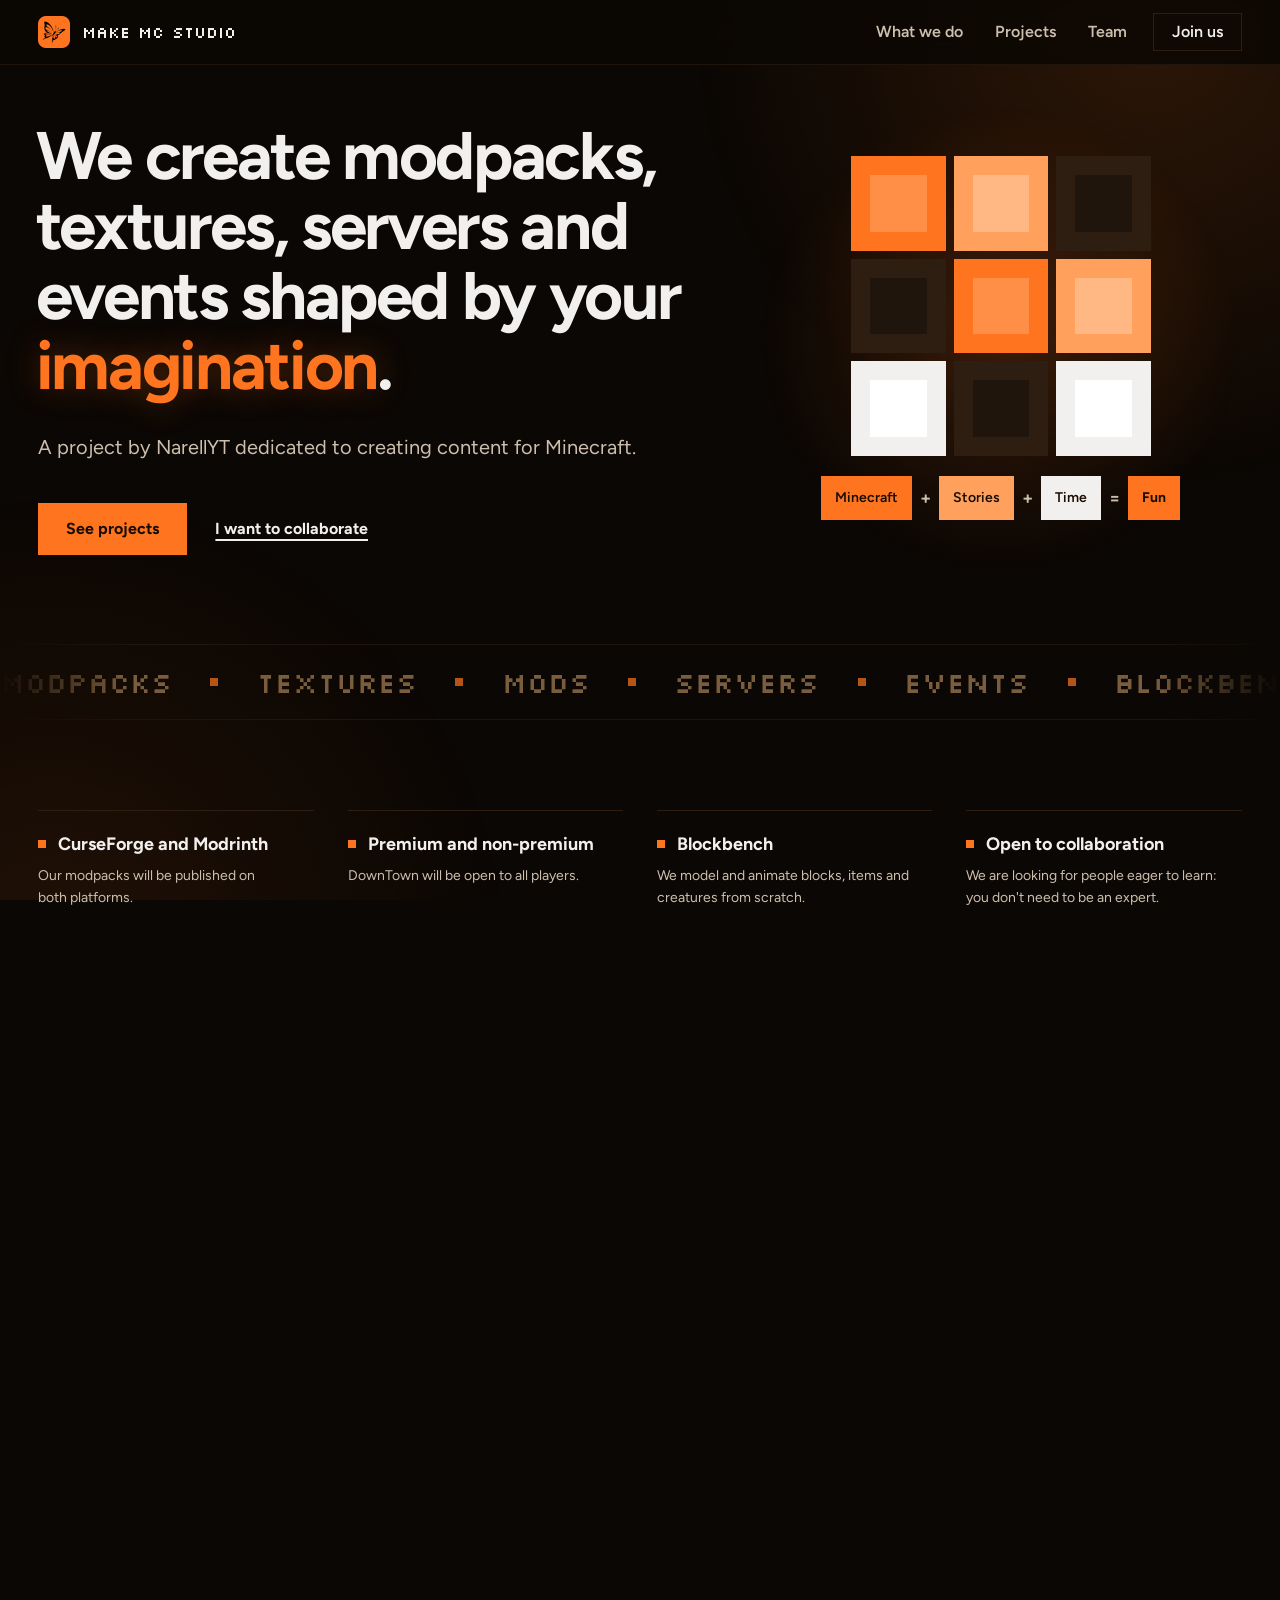
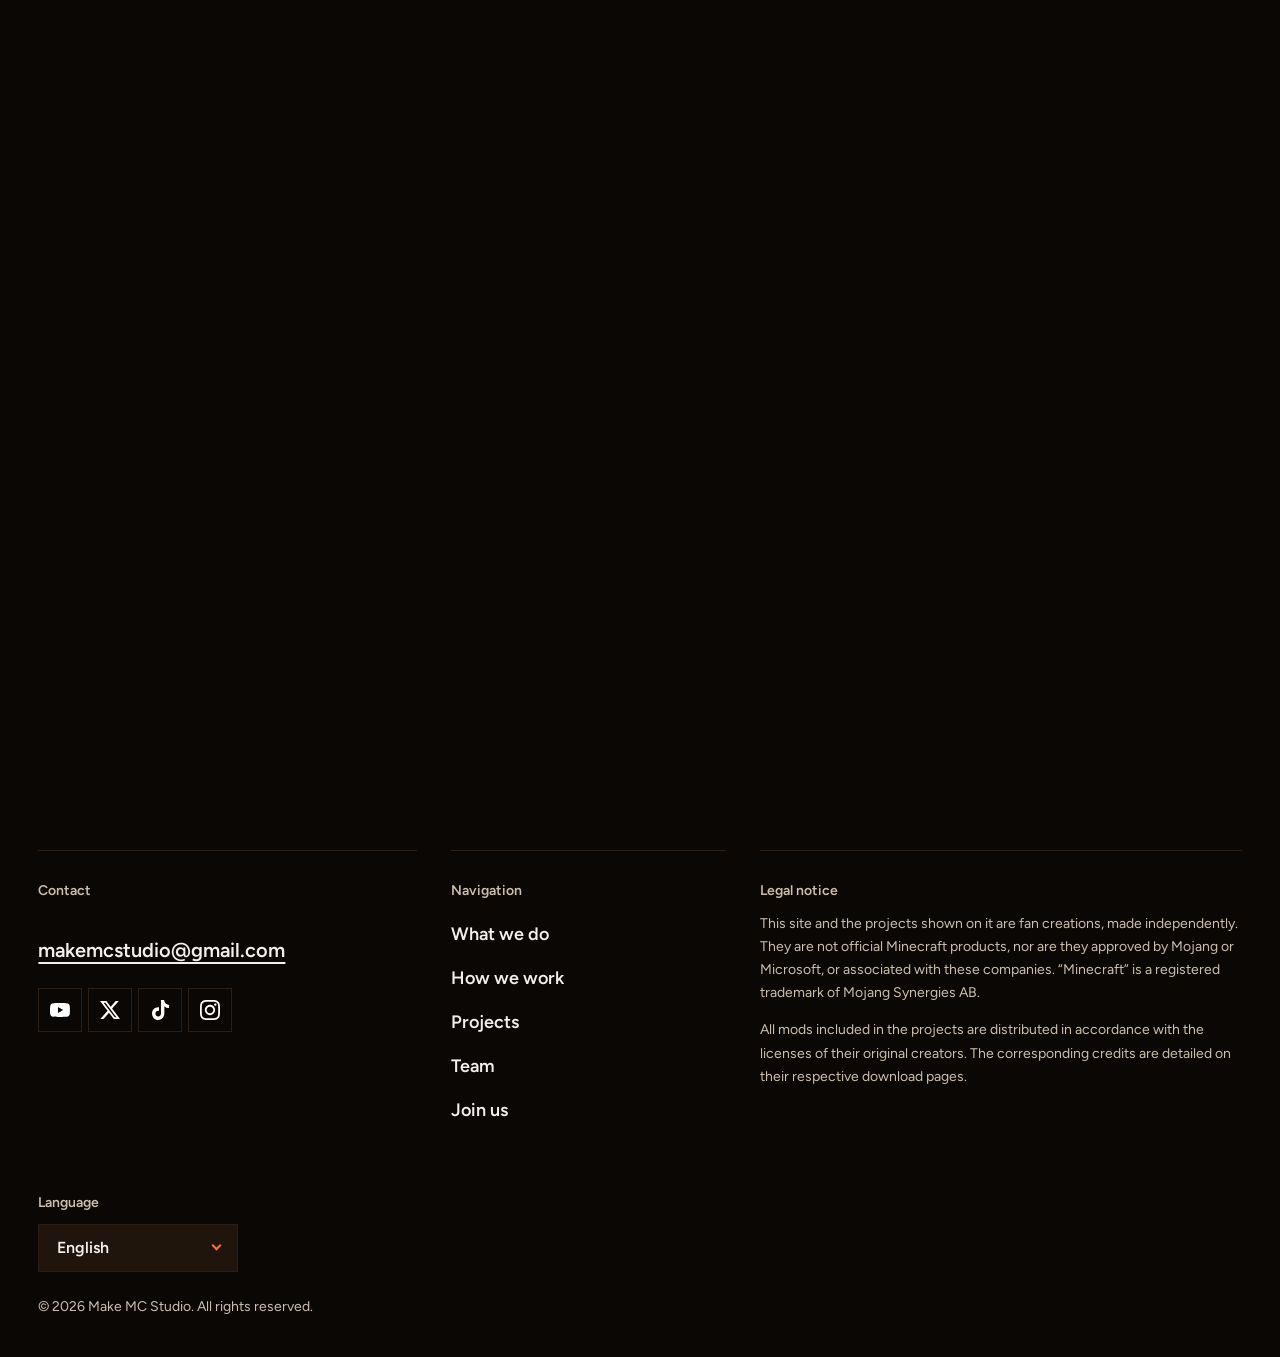
==== commit 0b871995: "Subido" ====
--- a/index.html
+++ b/index.html
@@ -44,13 +44,15 @@
 }
 </script>
 
-<script src="i18n.js?v=46"></script>
-<script src="festive.js?v=46"></script>
-<link rel="stylesheet" href="styles.css?v=46">
-<link rel="stylesheet" href="festive.css?v=46">
-<link rel="stylesheet" href="skins.css?v=46">
+<script src="i18n.js?v=49"></script>
+<script src="festive.js?v=49"></script>
+<link rel="stylesheet" href="styles.css?v=49">
+<link rel="stylesheet" href="festive.css?v=49">
+<link rel="stylesheet" href="skins.css?v=49">
 </head>
 <body id="top">
+
+<div class="ambient" aria-hidden="true"><canvas class="embers" id="embers"></canvas></div>
 
 <svg class="sprite" aria-hidden="true" focusable="false">
 <symbol id="i-flecha" viewBox="0 0 14 14"><path d="M7 2h2v1h-2zM8 3h2v1h-2zM9 4h2v1h-2zM10 5h2v1h-2zM0 6h13v1h-13zM0 7h13v1h-13zM10 8h2v1h-2zM9 9h2v1h-2zM8 10h2v1h-2zM7 11h2v1h-2z"/></symbol><symbol id="i-modpacks" viewBox="0 0 14 14"><path d="M1 3h12v1h-12zM1 4h1v1h-1zM12 4h1v1h-1zM1 5h1v1h-1zM6 5h2v1h-2zM12 5h1v1h-1zM1 6h12v1h-12zM1 7h1v1h-1zM6 7h2v1h-2zM12 7h1v1h-1zM1 8h1v1h-1zM6 8h2v1h-2zM12 8h1v1h-1zM1 9h1v1h-1zM12 9h1v1h-1zM1 10h1v1h-1zM12 10h1v1h-1zM1 11h12v1h-12z"/><path d="M2 4h10v1h-10zM2 5h4v1h-4zM8 5h4v1h-4zM2 7h4v1h-4zM8 7h4v1h-4zM2 8h4v1h-4zM8 8h4v1h-4zM2 9h10v1h-10zM2 10h10v1h-10z" fill-opacity="0.55"/></symbol><symbol id="i-texturas" viewBox="0 0 14 14"><path d="M2 2h10v1h-10zM2 3h10v1h-10zM2 4h10v1h-10zM10 5h1v1h-1zM3 6h1v1h-1zM6 7h1v1h-1zM9 8h1v1h-1zM2 9h1v1h-1zM5 10h1v1h-1zM8 11h1v1h-1z"/><path d="M3 5h1v1h-1zM5 5h1v1h-1zM7 5h1v1h-1zM9 5h1v1h-1zM11 5h1v1h-1zM2 6h1v1h-1zM4 6h1v1h-1zM6 6h1v1h-1zM8 6h1v1h-1zM10 6h1v1h-1zM3 7h1v1h-1zM5 7h1v1h-1zM7 7h1v1h-1zM9 7h1v1h-1zM11 7h1v1h-1zM2 8h1v1h-1zM4 8h1v1h-1zM6 8h1v1h-1zM8 8h1v1h-1zM10 8h1v1h-1zM3 9h1v1h-1zM5 9h1v1h-1zM7 9h1v1h-1zM9 9h1v1h-1zM11 9h1v1h-1zM2 10h1v1h-1zM4 10h1v1h-1zM6 10h1v1h-1zM8 10h1v1h-1zM10 10h1v1h-1zM3 11h1v1h-1zM5 11h1v1h-1zM7 11h1v1h-1zM9 11h1v1h-1zM11 11h1v1h-1z" fill-opacity="0.55"/><path d="M2 5h1v1h-1zM4 5h1v1h-1zM6 5h1v1h-1zM8 5h1v1h-1zM5 6h1v1h-1zM7 6h1v1h-1zM9 6h1v1h-1zM11 6h1v1h-1zM2 7h1v1h-1zM4 7h1v1h-1zM8 7h1v1h-1zM10 7h1v1h-1zM3 8h1v1h-1zM5 8h1v1h-1zM7 8h1v1h-1zM11 8h1v1h-1zM4 9h1v1h-1zM6 9h1v1h-1zM8 9h1v1h-1zM10 9h1v1h-1zM3 10h1v1h-1zM7 10h1v1h-1zM9 10h1v1h-1zM11 10h1v1h-1zM2 11h1v1h-1zM4 11h1v1h-1zM6 11h1v1h-1zM10 11h1v1h-1z" fill-opacity="0.3"/></symbol><symbol id="i-mods" viewBox="0 0 14 14"><path d="M8 4h1v1h-1zM3 5h1v1h-1zM8 5h1v1h-1zM10 5h1v1h-1zM2 6h1v1h-1zM7 6h1v1h-1zM11 6h1v1h-1zM1 7h1v1h-1zM7 7h1v1h-1zM12 7h1v1h-1zM0 8h1v1h-1zM6 8h1v1h-1zM13 8h1v1h-1zM1 9h1v1h-1zM6 9h1v1h-1zM12 9h1v1h-1zM2 10h1v1h-1zM5 10h1v1h-1zM11 10h1v1h-1zM3 11h1v1h-1zM5 11h1v1h-1zM10 11h1v1h-1z"/></symbol><symbol id="i-blockbench" viewBox="0 0 14 14"><path d="M6 0h2v1h-2zM4 1h6v1h-6zM2 2h10v1h-10zM0 3h14v1h-14zM2 4h10v1h-10zM4 5h6v1h-6zM6 6h2v1h-2z"/><path d="M0 4h2v1h-2zM0 5h4v1h-4zM0 6h6v1h-6zM0 7h7v1h-7zM0 8h7v1h-7zM0 9h7v1h-7zM0 10h7v1h-7zM2 11h5v1h-5zM4 12h3v1h-3zM6 13h1v1h-1z" fill-opacity="0.55"/><path d="M12 4h2v1h-2zM10 5h4v1h-4zM8 6h6v1h-6zM7 7h7v1h-7zM7 8h7v1h-7zM7 9h7v1h-7zM7 10h7v1h-7zM7 11h5v1h-5zM7 12h3v1h-3zM7 13h1v1h-1z" fill-opacity="0.3"/></symbol><symbol id="i-servidores" viewBox="0 0 14 14"><path d="M1 1h12v1h-12zM1 2h1v1h-1zM12 2h1v1h-1zM1 3h1v1h-1zM3 3h2v1h-2zM8 3h3v1h-3zM12 3h1v1h-1zM1 4h1v1h-1zM12 4h1v1h-1zM1 5h12v1h-12zM1 7h12v1h-12zM1 8h1v1h-1zM12 8h1v1h-1zM1 9h1v1h-1zM3 9h2v1h-2zM8 9h3v1h-3zM12 9h1v1h-1zM1 10h1v1h-1zM12 10h1v1h-1zM1 11h12v1h-12zM5 12h4v1h-4z"/><path d="M2 2h10v1h-10zM2 3h1v1h-1zM5 3h3v1h-3zM11 3h1v1h-1zM2 4h10v1h-10zM2 8h10v1h-10zM2 9h1v1h-1zM5 9h3v1h-3zM11 9h1v1h-1zM2 10h10v1h-10z" fill-opacity="0.55"/></symbol><symbol id="i-eventos" viewBox="0 0 14 14"><path d="M3 0h1v1h-1zM10 0h1v1h-1zM3 1h1v1h-1zM10 1h1v1h-1zM1 2h12v1h-12zM1 3h12v1h-12zM1 4h12v1h-12zM1 5h12v1h-12zM1 6h1v1h-1zM12 6h1v1h-1zM1 7h1v1h-1zM12 7h1v1h-1zM1 8h1v1h-1zM12 8h1v1h-1zM1 9h1v1h-1zM9 9h2v1h-2zM12 9h1v1h-1zM1 10h1v1h-1zM9 10h2v1h-2zM12 10h1v1h-1zM1 11h1v1h-1zM12 11h1v1h-1zM1 12h12v1h-12z"/><path d="M3 7h1v1h-1zM5 7h1v1h-1zM7 7h1v1h-1zM9 7h1v1h-1zM3 9h1v1h-1zM5 9h1v1h-1zM7 9h1v1h-1zM3 11h1v1h-1zM5 11h1v1h-1zM7 11h1v1h-1z" fill-opacity="0.55"/><path d="M2 6h10v1h-10zM2 7h1v1h-1zM4 7h1v1h-1zM6 7h1v1h-1zM8 7h1v1h-1zM10 7h2v1h-2zM2 8h10v1h-10zM2 9h1v1h-1zM4 9h1v1h-1zM6 9h1v1h-1zM8 9h1v1h-1zM11 9h1v1h-1zM2 10h7v1h-7zM11 10h1v1h-1zM2 11h1v1h-1zM4 11h1v1h-1zM6 11h1v1h-1zM8 11h4v1h-4z" fill-opacity="0.3"/></symbol><symbol id="i-creadores" viewBox="0 0 14 14"><path d="M2 2h4v1h-4zM2 3h4v1h-4zM2 4h4v1h-4zM2 5h4v1h-4zM2 7h4v1h-4zM1 8h6v1h-6zM1 9h6v1h-6zM1 10h7v1h-7zM1 11h7v1h-7zM1 12h7v1h-7z"/><path d="M8 3h4v1h-4zM8 4h4v1h-4zM8 5h4v1h-4zM8 6h4v1h-4zM8 8h4v1h-4zM8 9h5v1h-5zM8 10h5v1h-5zM8 11h5v1h-5zM8 12h5v1h-5z" fill-opacity="0.55"/></symbol><symbol id="i-traileres" viewBox="0 0 14 14"><path d="M0 2h14v1h-14zM0 3h1v1h-1zM5 3h1v1h-1zM13 3h1v1h-1zM0 4h1v1h-1zM5 4h2v1h-2zM13 4h1v1h-1zM0 5h1v1h-1zM5 5h3v1h-3zM13 5h1v1h-1zM0 6h1v1h-1zM5 6h4v1h-4zM13 6h1v1h-1zM0 7h1v1h-1zM5 7h4v1h-4zM13 7h1v1h-1zM0 8h1v1h-1zM5 8h3v1h-3zM13 8h1v1h-1zM0 9h1v1h-1zM5 9h2v1h-2zM13 9h1v1h-1zM0 10h1v1h-1zM5 10h1v1h-1zM13 10h1v1h-1zM0 11h14v1h-14z"/><path d="M1 3h4v1h-4zM6 3h7v1h-7zM1 4h4v1h-4zM7 4h6v1h-6zM1 5h4v1h-4zM8 5h5v1h-5zM1 6h4v1h-4zM9 6h4v1h-4zM1 7h4v1h-4zM9 7h4v1h-4zM1 8h4v1h-4zM8 8h5v1h-5zM1 9h4v1h-4zM7 9h6v1h-6zM1 10h4v1h-4zM6 10h7v1h-7z" fill-opacity="0.3"/></symbol><symbol id="i-encargos" viewBox="0 0 14 14"><path d="M4 0h6v1h-6zM4 1h1v1h-1zM9 1h1v1h-1zM1 2h12v1h-12zM1 3h1v1h-1zM4 3h6v1h-6zM12 3h1v1h-1zM1 4h1v1h-1zM12 4h1v1h-1zM1 5h1v1h-1zM9 5h1v1h-1zM12 5h1v1h-1zM1 6h1v1h-1zM8 6h1v1h-1zM12 6h1v1h-1zM1 7h1v1h-1zM3 7h1v1h-1zM7 7h1v1h-1zM12 7h1v1h-1zM1 8h1v1h-1zM4 8h1v1h-1zM6 8h1v1h-1zM12 8h1v1h-1zM1 9h1v1h-1zM5 9h1v1h-1zM12 9h1v1h-1zM1 10h1v1h-1zM12 10h1v1h-1zM1 11h1v1h-1zM12 11h1v1h-1zM1 12h1v1h-1zM12 12h1v1h-1zM1 13h12v1h-12z"/><path d="M3 11h8v1h-8z" fill-opacity="0.55"/><path d="M5 1h4v1h-4zM2 3h2v1h-2zM10 3h2v1h-2zM2 4h10v1h-10zM2 5h7v1h-7zM10 5h2v1h-2zM2 6h6v1h-6zM9 6h3v1h-3zM2 7h1v1h-1zM4 7h3v1h-3zM8 7h4v1h-4zM2 8h2v1h-2zM5 8h1v1h-1zM7 8h5v1h-5zM2 9h3v1h-3zM6 9h6v1h-6zM2 10h10v1h-10zM2 11h1v1h-1zM11 11h1v1h-1zM2 12h10v1h-10z" fill-opacity="0.3"/></symbol>
@@ -203,7 +205,7 @@
       <p data-i18n="proj_intro">Este es el proyecto en el que estamos trabajando ahora. Cuando esté listo, aquí encontrarás toda la información para unirte.</p>
     </div>
     <figure class="panel t-art rv rv-soft">
-      <svg class="skyline" viewBox="0 0 160 90" preserveAspectRatio="xMidYMax slice" shape-rendering="crispEdges" role="img" aria-label="Ilustración de una ciudad de noche con ventanas iluminadas" data-i18n-attr="aria-label:sky_aria"><path class="sk-star" d="M73 28h1v1h-1zM92 19h1v1h-1zM146 10h1v1h-1zM36 22h1v1h-1zM118 16h1v1h-1zM8 34h1v1h-1zM70 17h1v1h-1zM38 35h1v1h-1zM14 30h1v1h-1zM31 24h1v1h-1zM29 30h1v1h-1zM139 30h1v1h-1zM96 12h1v1h-1zM52 16h1v1h-1zM123 18h1v1h-1zM47 32h1v1h-1zM4 34h1v1h-1zM122 27h1v1h-1zM11 15h1v1h-1zM59 18h1v1h-1zM90 27h1v1h-1zM135 26h1v1h-1zM42 22h1v1h-1zM59 12h1v1h-1zM107 33h1v1h-1zM101 14h1v1h-1z"/><path class="sk-moon" d="M129 12h4v1h-4zM127 13h8v1h-8zM126 14h10v4h-10zM127 18h8v1h-8zM129 19h4v1h-4z"/><path class="sk-crater" d="M129 15h2v2h-2zM132 17h2v1h-2z"/><g class="sk-cloud sk-cloud-a"><path d="M10 20h16v3h-16zM14 17h10v3h-10zM8 23h22v2h-22z"/></g><g class="sk-cloud sk-cloud-b"><path d="M80 30h14v3h-14zM84 27h8v3h-8zM78 33h20v2h-20z"/></g><path class="sk-back" d="M0 35h12v43h-12zM13 36h12v42h-12zM27 47h10v31h-10zM39 32h12v46h-12zM53 47h15v31h-15zM68 43h12v35h-12zM80 35h9v43h-9zM91 51h14v27h-14zM107 38h12v40h-12zM121 33h14v45h-14zM137 33h10v45h-10zM147 36h15v42h-15z"/><path class="sk-front" d="M3 46h14v32h-14zM5 43h10v3h-10zM21 22h18v56h-18zM40 19h14v59h-14zM57 24h18v54h-18zM59 21h14v3h-14zM79 37h18v41h-18zM99 47h14v31h-14zM115 26h18v52h-18zM117 23h14v3h-14zM135 17h14v61h-14zM153 46h18v32h-18z"/><path class="sk-dim" d="M10 50h2v3h-2zM10 56h2v3h-2zM6 62h2v3h-2zM10 62h2v3h-2zM6 68h2v3h-2zM10 68h2v3h-2zM24 26h2v3h-2zM28 26h2v3h-2zM32 26h2v3h-2zM28 32h2v3h-2zM24 38h2v3h-2zM24 44h2v3h-2zM28 44h2v3h-2zM24 50h2v3h-2zM32 50h2v3h-2zM28 56h2v3h-2zM32 62h2v3h-2zM24 68h2v3h-2zM32 68h2v3h-2zM47 29h2v3h-2zM43 41h2v3h-2zM43 47h2v3h-2zM47 47h2v3h-2zM43 59h2v3h-2zM47 59h2v3h-2zM43 65h2v3h-2zM64 28h2v3h-2zM68 34h2v3h-2zM60 40h2v3h-2zM64 40h2v3h-2zM64 46h2v3h-2zM64 52h2v3h-2zM60 58h2v3h-2zM64 58h2v3h-2zM68 58h2v3h-2zM64 64h2v3h-2zM60 70h2v3h-2zM68 70h2v3h-2zM82 41h2v3h-2zM90 41h2v3h-2zM82 47h2v3h-2zM86 47h2v3h-2zM82 53h2v3h-2zM90 53h2v3h-2zM90 59h2v3h-2zM90 65h2v3h-2zM82 71h2v3h-2zM86 71h2v3h-2zM90 71h2v3h-2zM106 51h2v3h-2zM102 63h2v3h-2zM118 30h2v3h-2zM122 36h2v3h-2zM126 36h2v3h-2zM122 48h2v3h-2zM126 48h2v3h-2zM122 54h2v3h-2zM126 54h2v3h-2zM118 60h2v3h-2zM122 60h2v3h-2zM126 60h2v3h-2zM118 66h2v3h-2zM126 66h2v3h-2zM138 21h2v3h-2zM142 21h2v3h-2zM138 27h2v3h-2zM138 33h2v3h-2zM138 39h2v3h-2zM138 45h2v3h-2zM138 51h2v3h-2zM138 57h2v3h-2zM142 57h2v3h-2zM138 69h2v3h-2zM156 50h2v3h-2zM160 56h2v3h-2zM156 62h2v3h-2zM164 62h2v3h-2zM156 68h2v3h-2z"/><path class="sk-win" d="M6 50h2v3h-2zM24 32h2v3h-2zM32 38h2v3h-2zM32 44h2v3h-2zM24 56h2v3h-2zM24 62h2v3h-2zM28 62h2v3h-2zM28 68h2v3h-2zM43 53h2v3h-2zM47 65h2v3h-2zM43 71h2v3h-2zM68 28h2v3h-2zM68 40h2v3h-2zM60 46h2v3h-2zM68 46h2v3h-2zM60 64h2v3h-2zM90 47h2v3h-2zM82 59h2v3h-2zM82 65h2v3h-2zM102 51h2v3h-2zM106 57h2v3h-2zM106 63h2v3h-2zM106 69h2v3h-2zM122 42h2v3h-2zM118 48h2v3h-2zM122 66h2v3h-2zM142 27h2v3h-2zM142 33h2v3h-2zM138 63h2v3h-2zM142 69h2v3h-2zM160 50h2v3h-2zM156 56h2v3h-2z"/><path class="sk-win sk-win-1" d="M28 50h2v3h-2zM43 35h2v3h-2zM47 35h2v3h-2zM47 53h2v3h-2zM60 34h2v3h-2zM68 52h2v3h-2zM86 41h2v3h-2zM86 53h2v3h-2zM86 65h2v3h-2zM118 36h2v3h-2zM142 39h2v3h-2zM142 45h2v3h-2zM142 51h2v3h-2zM164 50h2v3h-2z"/><path class="sk-win sk-win-2" d="M6 56h2v3h-2zM32 32h2v3h-2zM43 23h2v3h-2zM47 23h2v3h-2zM47 71h2v3h-2zM60 28h2v3h-2zM64 34h2v3h-2zM86 59h2v3h-2zM102 69h2v3h-2zM118 42h2v3h-2zM142 63h2v3h-2zM164 56h2v3h-2z"/><path class="sk-win sk-win-3" d="M32 56h2v3h-2zM43 29h2v3h-2zM60 52h2v3h-2zM68 64h2v3h-2zM102 57h2v3h-2zM126 42h2v3h-2zM118 54h2v3h-2z"/><path class="sk-win sk-win-4" d="M28 38h2v3h-2zM47 41h2v3h-2zM64 70h2v3h-2zM122 30h2v3h-2zM126 30h2v3h-2zM160 62h2v3h-2zM160 68h2v3h-2zM164 68h2v3h-2z"/><path class="sk-road" d="M0 78h160v12h-160z"/><path class="sk-lamp" d="M14 66h1v12h-1zM12 65h5v1h-5zM52 66h1v12h-1zM50 65h5v1h-5zM90 66h1v12h-1zM88 65h5v1h-5zM128 66h1v12h-1zM126 65h5v1h-5z"/><path class="sk-dash" d="M4 85h8v1h-8zM24 85h8v1h-8zM44 85h8v1h-8zM64 85h8v1h-8zM84 85h8v1h-8zM104 85h8v1h-8zM124 85h8v1h-8zM144 85h8v1h-8z"/></svg>
+      <svg class="skyline" viewBox="0 0 160 90" preserveAspectRatio="xMidYMax slice" shape-rendering="crispEdges" role="img" aria-label="Ilustración de una ciudad de noche con ventanas iluminadas" data-i18n-attr="aria-label:sky_aria"><path class="sk-star" d="M73 28h1v1h-1zM92 19h1v1h-1zM146 10h1v1h-1zM36 22h1v1h-1zM118 16h1v1h-1zM8 34h1v1h-1zM70 17h1v1h-1zM38 35h1v1h-1zM14 30h1v1h-1zM31 24h1v1h-1zM29 30h1v1h-1zM139 30h1v1h-1zM96 12h1v1h-1zM52 16h1v1h-1zM123 18h1v1h-1zM47 32h1v1h-1zM4 34h1v1h-1zM122 27h1v1h-1zM11 15h1v1h-1zM59 18h1v1h-1zM90 27h1v1h-1zM135 26h1v1h-1zM42 22h1v1h-1zM59 12h1v1h-1zM107 33h1v1h-1zM101 14h1v1h-1z"/><path class="sk-moon" d="M129 12h4v1h-4zM127 13h8v1h-8zM126 14h10v4h-10zM127 18h8v1h-8zM129 19h4v1h-4z"/><path class="sk-crater" d="M129 15h2v2h-2zM132 17h2v1h-2z"/><g class="sk-cloud sk-cloud-a"><path d="M10 20h16v3h-16zM14 17h10v3h-10zM8 23h22v2h-22z"/></g><g class="sk-cloud sk-cloud-b"><path d="M80 30h14v3h-14zM84 27h8v3h-8zM78 33h20v2h-20z"/></g><path class="sk-back" d="M0 35h12v43h-12zM13 36h12v42h-12zM27 47h10v31h-10zM39 32h12v46h-12zM53 47h15v31h-15zM68 43h12v35h-12zM80 35h9v43h-9zM91 51h14v27h-14zM107 38h12v40h-12zM121 33h14v45h-14zM137 33h10v45h-10zM147 36h15v42h-15z"/><path class="sk-front" d="M3 46h14v32h-14zM5 43h10v3h-10zM21 22h18v56h-18zM40 19h14v59h-14zM57 24h18v54h-18zM59 21h14v3h-14zM79 37h18v41h-18zM99 47h14v31h-14zM115 26h18v52h-18zM117 23h14v3h-14zM135 17h14v61h-14zM153 46h18v32h-18z"/><path class="sk-dim" d="M10 50h2v3h-2zM10 56h2v3h-2zM6 62h2v3h-2zM10 62h2v3h-2zM6 68h2v3h-2zM10 68h2v3h-2zM24 26h2v3h-2zM28 26h2v3h-2zM32 26h2v3h-2zM28 32h2v3h-2zM24 38h2v3h-2zM24 44h2v3h-2zM28 44h2v3h-2zM24 50h2v3h-2zM32 50h2v3h-2zM28 56h2v3h-2zM32 62h2v3h-2zM24 68h2v3h-2zM32 68h2v3h-2zM47 29h2v3h-2zM43 41h2v3h-2zM43 47h2v3h-2zM47 47h2v3h-2zM43 59h2v3h-2zM47 59h2v3h-2zM43 65h2v3h-2zM64 28h2v3h-2zM68 34h2v3h-2zM60 40h2v3h-2zM64 40h2v3h-2zM64 46h2v3h-2zM64 52h2v3h-2zM60 58h2v3h-2zM64 58h2v3h-2zM68 58h2v3h-2zM64 64h2v3h-2zM60 70h2v3h-2zM68 70h2v3h-2zM82 41h2v3h-2zM90 41h2v3h-2zM82 47h2v3h-2zM86 47h2v3h-2zM82 53h2v3h-2zM90 53h2v3h-2zM90 59h2v3h-2zM90 65h2v3h-2zM82 71h2v3h-2zM86 71h2v3h-2zM90 71h2v3h-2zM106 51h2v3h-2zM102 63h2v3h-2zM118 30h2v3h-2zM122 36h2v3h-2zM126 36h2v3h-2zM122 48h2v3h-2zM126 48h2v3h-2zM122 54h2v3h-2zM126 54h2v3h-2zM118 60h2v3h-2zM122 60h2v3h-2zM126 60h2v3h-2zM118 66h2v3h-2zM126 66h2v3h-2zM138 21h2v3h-2zM142 21h2v3h-2zM138 27h2v3h-2zM138 33h2v3h-2zM138 39h2v3h-2zM138 45h2v3h-2zM138 51h2v3h-2zM138 57h2v3h-2zM142 57h2v3h-2zM138 69h2v3h-2zM156 50h2v3h-2zM160 56h2v3h-2zM156 62h2v3h-2zM164 62h2v3h-2zM156 68h2v3h-2z"/><path class="sk-win" d="M6 50h2v3h-2zM24 32h2v3h-2zM32 38h2v3h-2zM32 44h2v3h-2zM24 56h2v3h-2zM24 62h2v3h-2zM28 62h2v3h-2zM28 68h2v3h-2zM43 53h2v3h-2zM47 65h2v3h-2zM43 71h2v3h-2zM68 28h2v3h-2zM68 40h2v3h-2zM60 46h2v3h-2zM68 46h2v3h-2zM60 64h2v3h-2zM90 47h2v3h-2zM82 59h2v3h-2zM82 65h2v3h-2zM102 51h2v3h-2zM106 57h2v3h-2zM106 63h2v3h-2zM106 69h2v3h-2zM122 42h2v3h-2zM118 48h2v3h-2zM122 66h2v3h-2zM142 27h2v3h-2zM142 33h2v3h-2zM138 63h2v3h-2zM142 69h2v3h-2zM160 50h2v3h-2zM156 56h2v3h-2z"/><path class="sk-win sk-win-1" d="M28 50h2v3h-2zM43 35h2v3h-2zM47 35h2v3h-2zM47 53h2v3h-2zM60 34h2v3h-2zM68 52h2v3h-2zM86 41h2v3h-2zM86 53h2v3h-2zM86 65h2v3h-2zM118 36h2v3h-2zM142 39h2v3h-2zM142 45h2v3h-2zM142 51h2v3h-2zM164 50h2v3h-2z"/><path class="sk-win sk-win-2" d="M6 56h2v3h-2zM32 32h2v3h-2zM43 23h2v3h-2zM47 23h2v3h-2zM47 71h2v3h-2zM60 28h2v3h-2zM64 34h2v3h-2zM86 59h2v3h-2zM102 69h2v3h-2zM118 42h2v3h-2zM142 63h2v3h-2zM164 56h2v3h-2z"/><path class="sk-win sk-win-3" d="M32 56h2v3h-2zM43 29h2v3h-2zM60 52h2v3h-2zM68 64h2v3h-2zM102 57h2v3h-2zM126 42h2v3h-2zM118 54h2v3h-2z"/><path class="sk-win sk-win-4" d="M28 38h2v3h-2zM47 41h2v3h-2zM64 70h2v3h-2zM122 30h2v3h-2zM126 30h2v3h-2zM160 62h2v3h-2zM160 68h2v3h-2zM164 68h2v3h-2z"/><path class="sk-road" d="M0 78h160v12h-160z"/><path class="sk-lamp" d="M14 66h1v12h-1zM12 65h5v1h-5zM52 66h1v12h-1zM50 65h5v1h-5zM90 66h1v12h-1zM88 65h5v1h-5zM128 66h1v12h-1zM126 65h5v1h-5z"/><path class="sk-dash" d="M4 85h8v1h-8zM24 85h8v1h-8zM44 85h8v1h-8zM64 85h8v1h-8zM84 85h8v1h-8zM104 85h8v1h-8zM124 85h8v1h-8zM144 85h8v1h-8z"/><g class="sk-car sk-car-a"><path class="sk-body" d="M0 80h7v2h-7zM1 78h5v2h-5z"/><path class="sk-beam" d="M7 81h3v1h-3z"/><path class="sk-tail" d="M-1 81h1v1h-1z"/></g><g class="sk-car sk-car-b"><path class="sk-body" d="M0 83h7v2h-7zM1 81h5v2h-5z"/><path class="sk-beam" d="M-3 84h3v1h-3z"/><path class="sk-tail" d="M7 84h1v1h-1z"/></g><path class="sk-shoot" d="M4 0h2v1h-2zM2 1h2v1h-2zM0 2h2v1h-2z"/></svg>
     </figure>
     <article class="proj blk rv">
       <div class="proj-main">
@@ -274,6 +276,15 @@
             <a class="social-icon" href="https://www.tiktok.com/@alonso11249" target="_blank" rel="noopener noreferrer" aria-label="TikTok de Alonso" data-i18n-attr="aria-label:soc_tiktok" data-name="Alonso"><img src="tiktok.svg" alt="" width="20" height="20"></a>
             <a class="social-icon" href="https://www.instagram.com/alonso_xrn/" target="_blank" rel="noopener noreferrer" aria-label="Instagram de Alonso" data-i18n-attr="aria-label:soc_instagram" data-name="Alonso"><img src="instagram.svg" alt="" width="20" height="20"></a>
             <a class="social-icon" href="https://x.com/alonso_atc" target="_blank" rel="noopener noreferrer" aria-label="X de Alonso" data-i18n-attr="aria-label:soc_x" data-name="Alonso"><img src="twitter-x.svg" alt="" width="20" height="20"></a>
+          </div>
+        </div>
+      </article>
+      <article class="member rv">
+        <div class="pic"><img class="photo" src="amigo-juani.webp" alt="Foto de Juani" data-i18n-attr="alt:photo_of" data-name="Juani" width="500" height="500" loading="lazy" decoding="async"></div>
+        <div class="member-strip">
+          <h3>Juani</h3>
+          <div class="socials">
+            <a class="social-icon" href="https://www.youtube.com/@juani_QUEQUE" target="_blank" rel="noopener noreferrer" aria-label="YouTube de Juani" data-i18n-attr="aria-label:soc_youtube" data-name="Juani"><img src="youtube.svg" alt="" width="20" height="20"></a>
           </div>
         </div>
       </article>
@@ -369,8 +380,9 @@
   <p class="copy">© 2026 Make MC Studio. All rights reserved.</p>
 </footer>
 
-<script src="skins.js?v=46" defer></script>
-<script src="main.js?v=46" defer></script>
+<script src="skins.js?v=49" defer></script>
+<script src="main.js?v=49" defer></script>
+<script src="fx.js?v=49" defer></script>
 
 </body>
 </html>
--- a/styles.css
+++ b/styles.css
@@ -48,7 +48,7 @@
 
 *,*::before,*::after{box-sizing:border-box}
 html{scrollbar-color:var(--tile-3) var(--ground);scrollbar-width:thin;-webkit-text-size-adjust:100%;text-size-adjust:100%;background:var(--ground);-webkit-tap-highlight-color:transparent}
-body{margin:0;background:var(--ground);color:var(--ink);font:400 var(--t-body)/1.6 var(--font-text);-webkit-font-smoothing:antialiased;-moz-osx-font-smoothing:grayscale;text-rendering:optimizeLegibility;overflow-x:clip}
+body{margin:0;background:transparent;color:var(--ink);font:400 var(--t-body)/1.6 var(--font-text);-webkit-font-smoothing:antialiased;-moz-osx-font-smoothing:grayscale;text-rendering:optimizeLegibility;overflow-x:clip}
 img,svg{display:block;max-width:100%}
 h1,h2,h3,p,ul,ol,figure{margin:0}
 ul,ol{padding:0;list-style:none}
@@ -98,7 +98,8 @@
 .blk p + p{margin-top:1em}
 .muted{color:var(--ink-2)}
 
-.btn{display:inline-flex;align-items:center;justify-content:center;gap:10px;min-height:52px;padding:14px 28px;border:0;background:var(--accent);color:var(--accent-ink);font:700 1rem/1.2 var(--font-text);text-decoration:none;transition:background var(--t-hover) var(--ease-out),color var(--t-hover) var(--ease-out),transform var(--t-press) var(--ease-out)}
+.btn{position:relative;overflow:hidden;isolation:isolate;display:inline-flex;align-items:center;justify-content:center;gap:10px;min-height:52px;padding:14px 28px;border:0;background:var(--accent);color:var(--accent-ink);font:700 1rem/1.2 var(--font-text);text-decoration:none;transition:background var(--t-hover) var(--ease-out),color var(--t-hover) var(--ease-out),transform var(--t-press) var(--ease-out)}
+.btn:not(.btn-link)::after{content:"";position:absolute;inset:0;z-index:-1;background:linear-gradient(105deg,transparent 38%,rgba(255,255,255,.34) 50%,transparent 62%);transform:translateX(-130%);pointer-events:none}
 .btn:active{transform:translateY(2px);background:var(--accent-2)}
 .btn-link{min-height:44px;padding:10px 0;background:none;color:var(--ink);text-decoration:underline;text-decoration-thickness:2px;text-underline-offset:.3em}
 .panel-accent .btn{background:var(--accent-ink);color:var(--ink)}
@@ -186,15 +187,19 @@
 .team-board .t-bio{grid-column:5/13;grid-row:2;align-self:end}
 .t-bio p{color:var(--ink-2)}
 .team-intro{margin:clamp(56px,7vw,104px) 0 24px;font-size:var(--t-lead);max-width:44ch;color:var(--ink-2)}
-.members{display:grid;grid-template-columns:repeat(4,minmax(0,1fr));gap:var(--gap)}
+.members{display:grid;grid-template-columns:repeat(5,minmax(0,1fr));gap:var(--gap)}
 .member{display:flex;flex-direction:column}
-.member .pic{overflow:hidden;aspect-ratio:1;background:var(--tile-2);clip-path:var(--notch)}
+.member .pic{position:relative;overflow:hidden;aspect-ratio:1;background:var(--tile-2);clip-path:var(--notch)}
+.member .pic::after{content:"";position:absolute;inset:0;box-shadow:inset 0 0 0 4px var(--accent);opacity:0;transition:opacity var(--t-ui) var(--ease-out);pointer-events:none}
+.member:focus-within .pic::after{opacity:1}
+.member h3{transition:color var(--t-hover) var(--ease-out)}
 .member img.photo{width:100%;height:100%;object-fit:cover;transition:transform 900ms var(--ease-expo)}
 .member-strip{display:flex;align-items:center;justify-content:space-between;gap:12px;padding-top:16px;flex-wrap:wrap}
 .socials{display:flex;gap:6px}
 .social-icon{display:inline-flex;align-items:center;justify-content:center;width:44px;height:44px;border:1px solid var(--tile-3);transition:background var(--t-hover) var(--ease-out),border-color var(--t-hover) var(--ease-out),transform var(--t-press) var(--ease-out)}
 .social-icon img{width:20px;height:20px;object-fit:contain}
 .social-icon:active{transform:translateY(2px)}
+.ing{position:relative}
 
 .collab-board .col-left{grid-column:1/8;display:grid;gap:clamp(40px,5vw,72px);align-content:start}
 .collab-board .t-collab{display:flex;flex-direction:column;gap:24px}
@@ -217,7 +222,7 @@
 .footer-board .f-legal{grid-column:8/13}
 .f-label{margin-bottom:14px;color:var(--ink-2);font:600 var(--t-small)/1 var(--font-text)}
 .f-nav ul{display:grid;gap:0}
-.f-nav a{display:inline-flex;align-items:center;min-height:44px;font-weight:600;text-decoration:none;color:var(--ink);transition:color var(--t-hover) var(--ease-out)}
+.f-nav a{display:inline-flex;align-items:center;min-height:44px;font-weight:600;text-decoration:none;color:var(--ink);transition:color var(--t-hover) var(--ease-out),padding var(--t-hover) var(--ease-out)}
 .f-legal p:not(.f-label){color:var(--ink-2);font-size:var(--t-small);line-height:1.65;max-width:70ch}
 .mail{display:inline-flex;align-items:center;min-height:44px;font:600 var(--t-lead)/1.3 var(--font-text);word-break:break-word}
 .copy{margin-top:clamp(40px,5vw,72px);color:var(--ink-2);font-size:var(--t-small)}
@@ -234,10 +239,14 @@
   .select-wrap select:hover{border-color:var(--accent)}
   .chip:hover{color:var(--ink)}
   .chip[aria-pressed="true"]:hover{color:var(--accent-ink);transform:translateY(-2px)}
-  .member:hover img.photo{transform:scale(1.05)}
-  .social-icon:hover{background:var(--accent);border-color:var(--accent)}
+  .member:hover img.photo{transform:scale(1.07)}
+  .member:hover .pic::after{opacity:1}
+  .member:hover h3{color:var(--accent-2)}
+  .btn:not(.btn-link):hover::after{transform:translateX(130%);transition:transform 750ms var(--ease-expo)}
+  .social-icon:hover{background:var(--accent);border-color:var(--accent);transform:translateY(-3px)}
+  .social-icon:hover:active{transform:translateY(1px)}
   .social-icon:hover img{filter:invert(1) brightness(.12)}
-  .f-nav a:hover{color:var(--accent-2)}
+  .f-nav a:hover{color:var(--accent-2);padding-inline-start:8px}
 }
 
 h2,h3,.sec-head p,.lead{text-wrap:balance}
@@ -246,6 +255,10 @@
 .progress{position:fixed;top:0;left:0;right:0;z-index:30;height:2px;background:var(--accent);transform:scaleX(var(--p,0));transform-origin:0 50%;pointer-events:none}
 
 .hero-board .t-craft{position:relative;isolation:isolate}
+.hero{position:relative;isolation:isolate}
+.hero::before{content:"";position:absolute;inset:-12% 0;z-index:-1;background:radial-gradient(560px circle at var(--hx,72%) var(--hy,34%),rgba(var(--glow),.11),transparent 70%);opacity:var(--ho,0);transition:opacity 700ms var(--ease-out);pointer-events:none}
+.craft-grid{transform:perspective(900px) rotateX(var(--rx,0deg)) rotateY(var(--ry,0deg));transition:transform 600ms var(--ease-out)}
+h1 em{text-shadow:0 0 34px rgba(var(--glow),.32)}
 .hero-board .t-craft::before{content:"";position:absolute;inset:-14% 0;z-index:-1;background:radial-gradient(closest-side,rgba(var(--glow),.17),rgba(var(--glow),0));pointer-events:none}
 
 .ticker{margin-top:clamp(56px,7vw,104px);padding:clamp(16px,1.8vw,24px) 0;overflow:hidden;border-block:1px solid var(--tile-2);-webkit-mask-image:linear-gradient(90deg,transparent,#000 10%,#000 90%,transparent);mask-image:linear-gradient(90deg,transparent,#000 10%,#000 90%,transparent)}
@@ -305,6 +318,13 @@
   .chip-result{justify-content:center;padding:8px 14px}
 }
 
+@media (max-width:1199px) and (min-width:960px){
+  .members{grid-template-columns:repeat(6,minmax(0,1fr))}
+  .member{grid-column:span 2}
+  .member:nth-child(4){grid-column:2/4}
+  .member:nth-child(5){grid-column:4/6}
+}
+
 @media (max-width:959px){
   .nav-toggle{display:flex}
   .site-nav{position:absolute;left:0;right:0;top:100%;display:grid;gap:0;padding:0 max(var(--margin),env(safe-area-inset-right)) var(--margin) max(var(--margin),env(safe-area-inset-left));background:var(--ground);border-bottom:1px solid var(--tile-2);visibility:hidden;opacity:0;transform:translateY(-10px);transition:opacity var(--t-ui) var(--ease-out),transform var(--t-ui) var(--ease-out),visibility 0s linear var(--t-ui)}
@@ -318,7 +338,9 @@
   .facts,.steps{grid-template-columns:repeat(2,minmax(0,1fr));row-gap:36px}
   .cards{grid-template-columns:repeat(2,minmax(0,1fr))}
   .proj{display:flex;flex-direction:column;gap:20px}
-  .members{grid-template-columns:repeat(2,minmax(0,1fr))}
+  .members{grid-template-columns:repeat(4,minmax(0,1fr))}
+  .member,.member:nth-child(4){grid-column:span 2}
+  .member:nth-child(5){grid-column:2/4}
 }
 
 @media (max-width:639px){
@@ -336,6 +358,7 @@
 
 @media (max-width:359px){
   .members{grid-template-columns:minmax(0,1fr)}
+  .member,.member:nth-child(n){grid-column:auto}
   .chip{font-size:.75rem;padding-inline:2px}
 }
 
@@ -376,11 +399,26 @@
   .hero-board .t-craft::before{animation:glow 9s var(--ease-in-out) infinite alternate}
   @media (hover:hover) and (pointer:fine){.ticker:hover .ticker-track{animation-play-state:paused}}
 
+  .rv.in h2,.rv.in .proj-name{animation:wipe 950ms steps(14,end) calc(var(--d,0ms) + 120ms) backwards}
+  html[dir="rtl"] .rv.in h2,html[dir="rtl"] .rv.in .proj-name{animation-name:wipe-rtl}
+  .site-nav.open a{animation:navin 520ms var(--ease-expo) backwards}
+  .site-nav.open a:nth-child(2){animation-delay:50ms}
+  .site-nav.open a:nth-child(3){animation-delay:100ms}
+  .site-nav.open a:nth-child(4){animation-delay:150ms}
+  .sk-car-a{animation:drive-r 15s linear infinite}
+  .sk-car-b{animation:drive-l 21s linear -8s infinite}
+  .sk-shoot{animation:shoot 13s linear 4s infinite}
   .not-found > *{animation:rise 900ms var(--ease-expo) backwards}
   .not-found > :nth-child(2){animation-delay:100ms}
   .not-found > :nth-child(3){animation-delay:200ms}
   .not-found > :nth-child(4){animation-delay:300ms}
 
+  @keyframes wipe{from{clip-path:inset(0 100% 0 0)}to{clip-path:inset(0)}}
+  @keyframes wipe-rtl{from{clip-path:inset(0 0 0 100%)}to{clip-path:inset(0)}}
+  @keyframes navin{from{opacity:0;transform:translate3d(0,-10px,0)}to{opacity:1;transform:none}}
+  @keyframes drive-r{from{transform:translateX(-20px)}to{transform:translateX(180px)}}
+  @keyframes drive-l{from{transform:translateX(180px)}to{transform:translateX(-20px)}}
+  @keyframes shoot{0%{opacity:0;transform:translate(122px,6px)}1.5%{opacity:.95}8%{opacity:0;transform:translate(74px,30px)}100%{opacity:0;transform:translate(74px,30px)}}
   @keyframes ticker{to{transform:translate3d(-50%,0,0)}}
   @keyframes glow{from{opacity:.55}to{opacity:1}}
   @keyframes rise{from{opacity:0;transform:translate3d(0,18px,0)}to{opacity:1;transform:none}}
@@ -391,3 +429,23 @@
   @keyframes twinkle{0%,100%{opacity:.7}50%{opacity:.25}}
   @keyframes drift{from{transform:translateX(-12px)}to{transform:translateX(40px)}}
 }
+
+.ambient{position:fixed;inset:0;z-index:-1;overflow:hidden;pointer-events:none;contain:strict}
+.ambient::before,.ambient::after{content:"";position:absolute;width:72vmax;height:72vmax;border-radius:50%}
+.ambient::before{top:-34vmax;inset-inline-end:-26vmax;background:radial-gradient(closest-side,rgba(var(--glow),.14),transparent);transform:translate3d(0,calc(var(--sy,0)*-16vmax),0)}
+.ambient::after{bottom:-40vmax;inset-inline-start:-32vmax;background:radial-gradient(closest-side,rgba(var(--glow),.09),transparent);transform:translate3d(0,calc(var(--sy,0)*12vmax),0)}
+.embers{position:absolute;inset:0;width:100%;height:100%;opacity:0;transition:opacity 1400ms var(--ease-out)}
+.embers.on{opacity:1}
+html[data-skin] .ambient{display:none}
+
+.card::after,.fact::after,.step::after,.ing::after,.panel::after{content:"";position:absolute;inset:0;z-index:0;pointer-events:none;opacity:0;transition:opacity 500ms var(--ease-out);background:radial-gradient(300px circle at var(--mx,50%) var(--my,50%),rgba(var(--glow),.11),transparent 70%)}
+.panel-accent::after{background:radial-gradient(300px circle at var(--mx,50%) var(--my,50%),rgba(255,255,255,.2),transparent 70%)}
+.hot::after{opacity:1}
+
+.skyline{transform:translate3d(0,calc(var(--py,0)*3%),0) scale(1.06);transform-origin:50% 100%}
+.sk-body{fill:var(--tile-3)}
+.sk-beam{fill:var(--accent-2);opacity:.85}
+.sk-tail{fill:var(--accent)}
+.sk-shoot{fill:var(--ink);opacity:0}
+.sk-car{transform:translateX(-20px)}
+.sk-car-b{transform:translateX(180px)}
--- a/skins.css
+++ b/skins.css
@@ -199,7 +199,7 @@
 .skin-logo .small svg{width:calc(var(--w) * 1.5px)}
 html[data-skin="newyear"] .skin-logo,html[data-skin="halloween"] .skin-logo,html[data-skin="valentine"] .skin-logo,html[data-skin="muertos"] .skin-logo,html[data-skin="nation"] .skin-logo{left:14px;top:-8px}
 html[data-skin="mx"] .skin-logo{left:18px;top:-10px}
-html[data-skin="easter"] .skin-logo{left:7px;top:-13px}
+html[data-skin="easter"] .skin-logo{left:7px;top:-8px}
 html[data-skin="kings"] .skin-logo{left:6px;top:-8px}
 html[data-skin="carnival"] .skin-logo{left:3px;top:-6px}
 html[data-skin="xmas"] .skin-logo{left:-8px;top:-6px}
@@ -212,3 +212,36 @@
 .fest-layer.petals i{border-radius:0 100% 0 100%;height:var(--s)}
 .fest-layer.confetti i:nth-child(4n){height:calc(var(--s) * 2.6);width:2px}
 html[data-skin="kings"] .fest-layer.confetti i:nth-child(3n),html[data-skin="newyear"] .fest-layer.confetti i:nth-child(4n){clip-path:polygon(50% 0,60% 40%,100% 50%,60% 60%,50% 100%,40% 60%,0 50%,40% 40%);height:var(--s);width:var(--s);--c:#ffd24a}
+
+@media (max-width:1199px){
+  html[data-skin] .hero-board .t-craft{margin-top:30px}
+  .skin-topper{--px:4px;transform:translateY(-66%)}
+}
+html[data-skin] .skin-corner svg{filter:brightness(0);opacity:.5}
+.fest-layer.hearts{opacity:.6}
+
+.vday{--px:6px}
+.vday-card{display:grid;grid-template-columns:minmax(0,1fr) minmax(0,1.1fr);gap:clamp(28px,5vw,72px);align-items:center;padding:clamp(28px,5vw,64px);background:linear-gradient(135deg,var(--tile-2),var(--tile))}
+.vday-art{position:relative;display:flex;align-items:flex-end;justify-content:center;gap:clamp(10px,2vw,22px);min-height:calc(var(--px) * 17 + 28px);padding-bottom:14px}
+.vday-art::after{content:"";position:absolute;inset-inline:0;bottom:0;height:6px;background:var(--rule);background-size:var(--rule-size);background-repeat:repeat-x}
+.vday-art .sk-sprite{position:relative;left:auto;bottom:auto}
+.vday-art .sk-sprite.beat svg{width:calc(var(--w) * var(--px) * 1.6)}
+.vday-copy{display:flex;flex-direction:column;align-items:flex-start;gap:clamp(14px,1.6vw,22px);min-width:0}
+.vday-copy h2{hyphens:none;overflow-wrap:normal;font:var(--wd) clamp(1.25rem,3vw,2.5rem)/1.15 var(--font-display);text-wrap:balance}
+.vday-copy h2::before{content:none}
+.vday-msg{min-height:6.4em;font-size:var(--t-lead);line-height:1.5;color:var(--ink);max-width:46ch;text-wrap:pretty}
+.vday-live{position:absolute;width:1px;height:1px;margin:-1px;overflow:hidden;clip-path:inset(50%);white-space:nowrap}
+.vday-heart{position:absolute;bottom:20px;left:var(--x);width:var(--s);height:var(--s);background:var(--accent);clip-path:polygon(50% 100%,0 40%,0 18%,14% 0,36% 0,50% 14%,64% 0,86% 0,100% 18%,100% 40%);pointer-events:none;opacity:0;animation:vday-up 1.4s steps(14,end) var(--dl) forwards}
+.vday-heart:nth-child(even){background:var(--accent-2)}
+@keyframes vday-up{0%{opacity:0;transform:translate(0,0)}15%{opacity:1}100%{opacity:0;transform:translate(var(--dx),-150px)}}
+@keyframes vday-beat{0%,100%{transform:scale(1)}50%{transform:scale(1.14)}}
+@media (prefers-reduced-motion:no-preference){
+  .vday-art .sk-sprite.beat{animation:vday-beat 1s steps(3,end) infinite;transform-origin:50% 60%}
+}
+@media (max-width:899px){
+  .vday-card{grid-template-columns:minmax(0,1fr)}
+  .vday{--px:4px}
+}
+@media (max-width:399px){
+  .vday{--px:3px}
+}
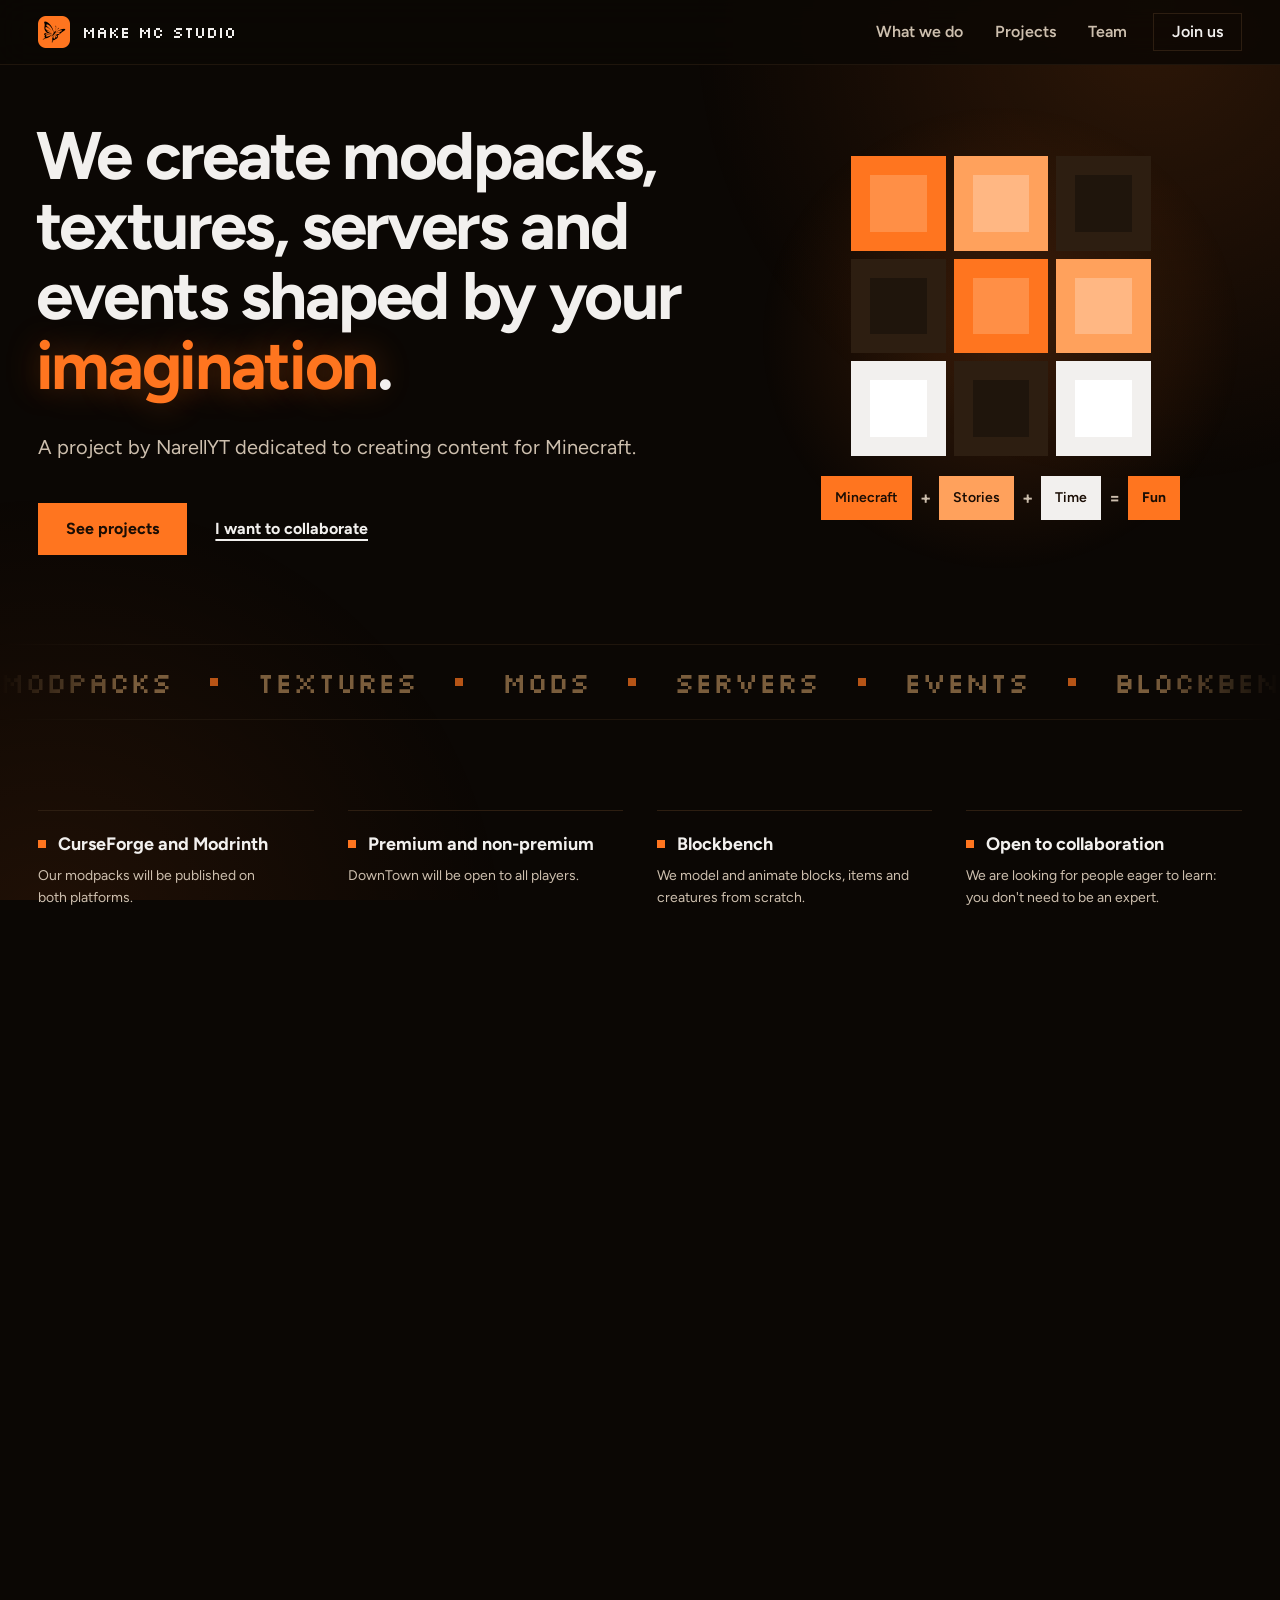
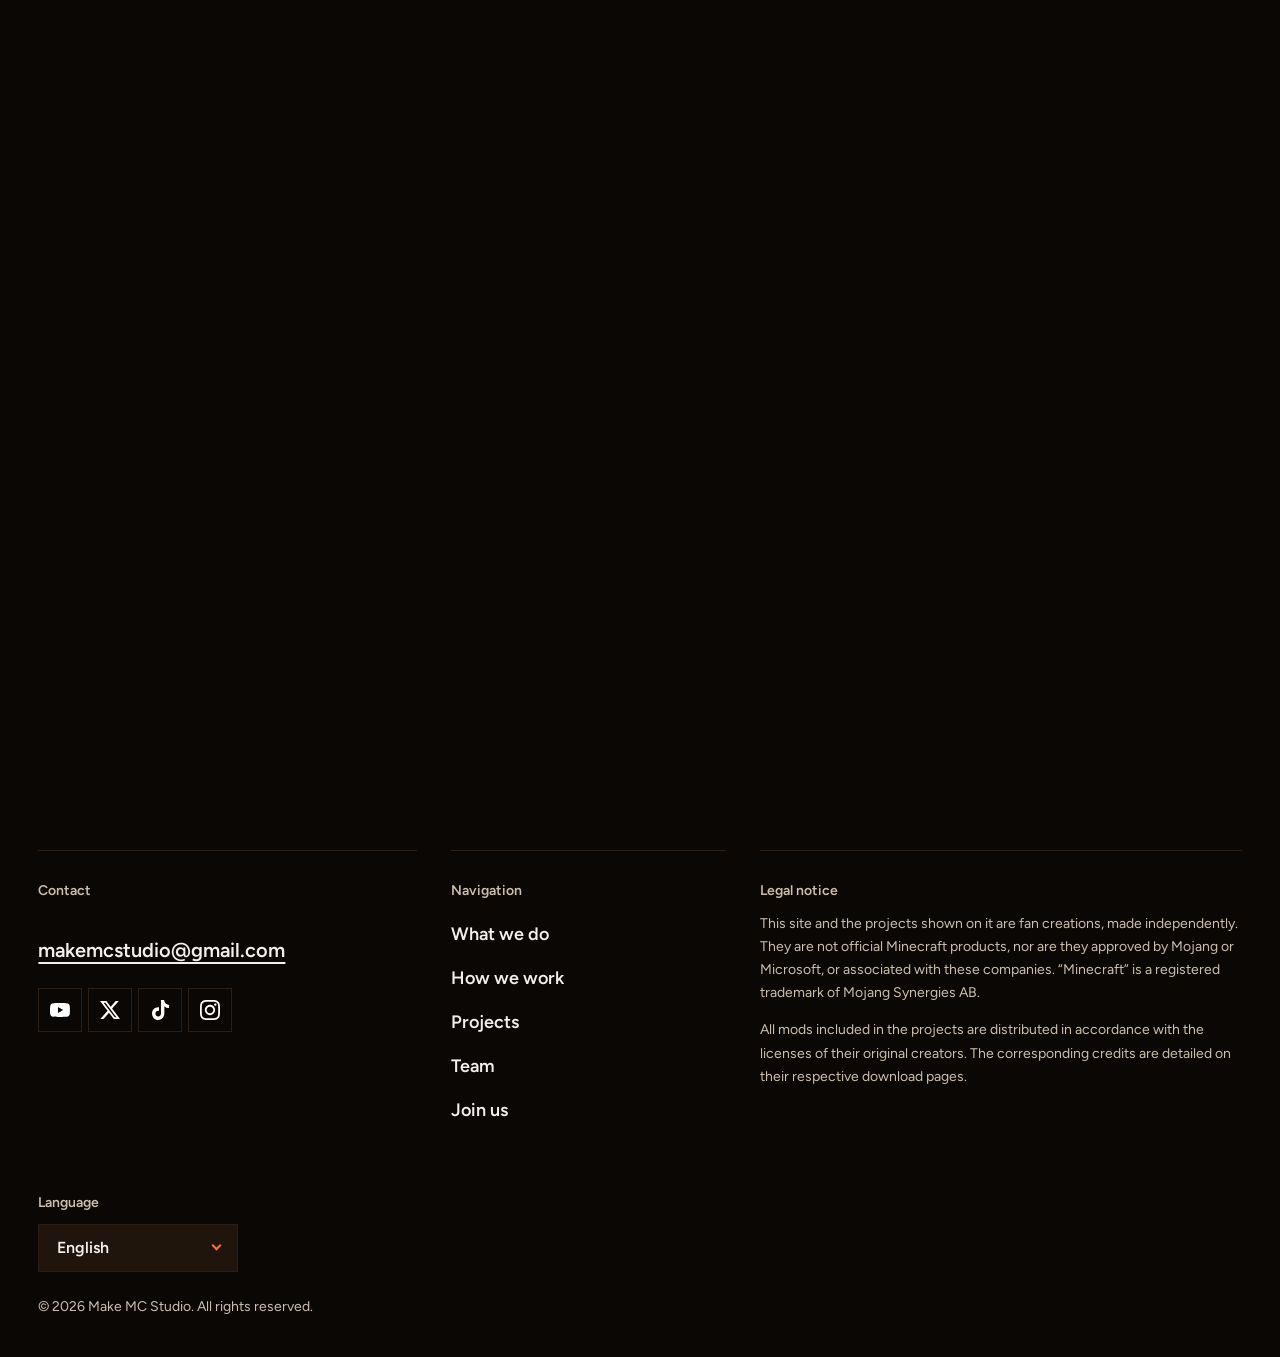
==== commit c8388649: "Subido" ====
--- a/index.html
+++ b/index.html
@@ -44,11 +44,11 @@
 }
 </script>
 
-<script src="i18n.js?v=49"></script>
-<script src="festive.js?v=49"></script>
-<link rel="stylesheet" href="styles.css?v=49">
-<link rel="stylesheet" href="festive.css?v=49">
-<link rel="stylesheet" href="skins.css?v=49">
+<script src="i18n.js?v=50"></script>
+<script src="festive.js?v=50"></script>
+<link rel="stylesheet" href="styles.css?v=50">
+<link rel="stylesheet" href="festive.css?v=50">
+<link rel="stylesheet" href="skins.css?v=50">
 </head>
 <body id="top">
 
@@ -380,9 +380,10 @@
   <p class="copy">© 2026 Make MC Studio. All rights reserved.</p>
 </footer>
 
-<script src="skins.js?v=49" defer></script>
-<script src="main.js?v=49" defer></script>
-<script src="fx.js?v=49" defer></script>
+<script src="skins.js?v=50" defer></script>
+<button class="to-top" type="button" aria-label="Volver arriba" data-i18n-attr="aria-label:to_top"><svg viewBox="0 0 12 12" aria-hidden="true" focusable="false" shape-rendering="crispEdges"><path fill="currentColor" d="M5 1h2v1h1v1h1v1h1v1h1v1H8v5H4V6H1V5h1V4h1V3h1V2h1z"/></svg></button>
+<script src="main.js?v=50" defer></script>
+<script src="fx.js?v=50" defer></script>
 
 </body>
 </html>
--- a/styles.css
+++ b/styles.css
@@ -98,7 +98,7 @@
 .blk p + p{margin-top:1em}
 .muted{color:var(--ink-2)}
 
-.btn{position:relative;overflow:hidden;isolation:isolate;display:inline-flex;align-items:center;justify-content:center;gap:10px;min-height:52px;padding:14px 28px;border:0;background:var(--accent);color:var(--accent-ink);font:700 1rem/1.2 var(--font-text);text-decoration:none;transition:background var(--t-hover) var(--ease-out),color var(--t-hover) var(--ease-out),transform var(--t-press) var(--ease-out)}
+.btn{position:relative;overflow:hidden;isolation:isolate;display:inline-flex;align-items:center;justify-content:center;gap:10px;min-height:52px;padding:14px 28px;border:0;background:var(--accent);color:var(--accent-ink);font:700 1rem/1.2 var(--font-text);text-decoration:none;transition:background var(--t-hover) var(--ease-out),color var(--t-hover) var(--ease-out),transform var(--t-press) var(--ease-out),translate 380ms var(--ease-out)}
 .btn:not(.btn-link)::after{content:"";position:absolute;inset:0;z-index:-1;background:linear-gradient(105deg,transparent 38%,rgba(255,255,255,.34) 50%,transparent 62%);transform:translateX(-130%);pointer-events:none}
 .btn:active{transform:translateY(2px);background:var(--accent-2)}
 .btn-link{min-height:44px;padding:10px 0;background:none;color:var(--ink);text-decoration:underline;text-decoration-thickness:2px;text-underline-offset:.3em}
@@ -188,7 +188,7 @@
 .t-bio p{color:var(--ink-2)}
 .team-intro{margin:clamp(56px,7vw,104px) 0 24px;font-size:var(--t-lead);max-width:44ch;color:var(--ink-2)}
 .members{display:grid;grid-template-columns:repeat(5,minmax(0,1fr));gap:var(--gap)}
-.member{display:flex;flex-direction:column}
+.member{display:flex;flex-direction:column;transform:perspective(900px) rotateX(var(--mrx,0deg)) rotateY(var(--mry,0deg));transition:transform 520ms var(--ease-out)}
 .member .pic{position:relative;overflow:hidden;aspect-ratio:1;background:var(--tile-2);clip-path:var(--notch)}
 .member .pic::after{content:"";position:absolute;inset:0;box-shadow:inset 0 0 0 4px var(--accent);opacity:0;transition:opacity var(--t-ui) var(--ease-out);pointer-events:none}
 .member:focus-within .pic::after{opacity:1}
@@ -196,7 +196,7 @@
 .member img.photo{width:100%;height:100%;object-fit:cover;transition:transform 900ms var(--ease-expo)}
 .member-strip{display:flex;align-items:center;justify-content:space-between;gap:12px;padding-top:16px;flex-wrap:wrap}
 .socials{display:flex;gap:6px}
-.social-icon{display:inline-flex;align-items:center;justify-content:center;width:44px;height:44px;border:1px solid var(--tile-3);transition:background var(--t-hover) var(--ease-out),border-color var(--t-hover) var(--ease-out),transform var(--t-press) var(--ease-out)}
+.social-icon{display:inline-flex;align-items:center;justify-content:center;width:44px;height:44px;border:1px solid var(--tile-3);transition:background var(--t-hover) var(--ease-out),border-color var(--t-hover) var(--ease-out),transform var(--t-press) var(--ease-out),translate 380ms var(--ease-out)}
 .social-icon img{width:20px;height:20px;object-fit:contain}
 .social-icon:active{transform:translateY(2px)}
 .ing{position:relative}
@@ -449,3 +449,28 @@
 .sk-shoot{fill:var(--ink);opacity:0}
 .sk-car{transform:translateX(-20px)}
 .sk-car-b{transform:translateX(180px)}
+
+.btn:not(.btn-link),.social-icon{translate:var(--bx,0px) var(--by,0px)}
+.hero-board .t-craft{transform:translate3d(0,calc(var(--hs,0)*56px),0)}
+.hero-board .t-name{transform:translate3d(0,calc(var(--hs,0)*-26px),0);opacity:calc(1 - var(--hs,0)*.55)}
+.to-top{position:fixed;inset-inline-end:max(16px,env(safe-area-inset-right));bottom:max(16px,env(safe-area-inset-bottom));z-index:60;display:grid;place-items:center;width:48px;height:48px;padding:0;border:0;background:var(--accent);color:var(--accent-ink);cursor:pointer;clip-path:var(--notch);visibility:hidden;opacity:0;transform:translate3d(0,14px,0);transition:opacity 420ms var(--ease-out),transform 420ms var(--ease-out),visibility 0s linear 420ms,background var(--t-hover) var(--ease-out)}
+.to-top svg{width:22px;height:22px}
+.to-top.show{visibility:visible;opacity:1;transform:none;transition-delay:0s}
+.to-top:active{background:var(--accent-2)}
+.burst{position:fixed;inset:0;z-index:90;width:100%;height:100%;pointer-events:none}
+::view-transition-old(root),::view-transition-new(root){animation-duration:360ms}
+@media (hover:hover){
+  .to-top:hover{background:var(--accent-2)}
+  .to-top:hover svg{animation:nudge-up 900ms var(--ease-in-out) infinite}
+}
+@media (prefers-reduced-motion:no-preference){
+  .t-result .ico-lg{animation:point 2.6s var(--ease-in-out) infinite}
+  @keyframes point{0%,100%{translate:0 0}50%{translate:calc(10px*var(--dir,1)) 0}}
+  @keyframes nudge-up{0%,100%{transform:translateY(0)}50%{transform:translateY(-3px)}}
+}
+@media (prefers-reduced-motion:reduce){
+  .to-top{transition:opacity 1ms,visibility 0s}
+  .hero-board .t-craft,.hero-board .t-name{transform:none;opacity:1}
+  .member{transform:none}
+}
+html[dir="rtl"] .t-result .ico-lg{--dir:-1}
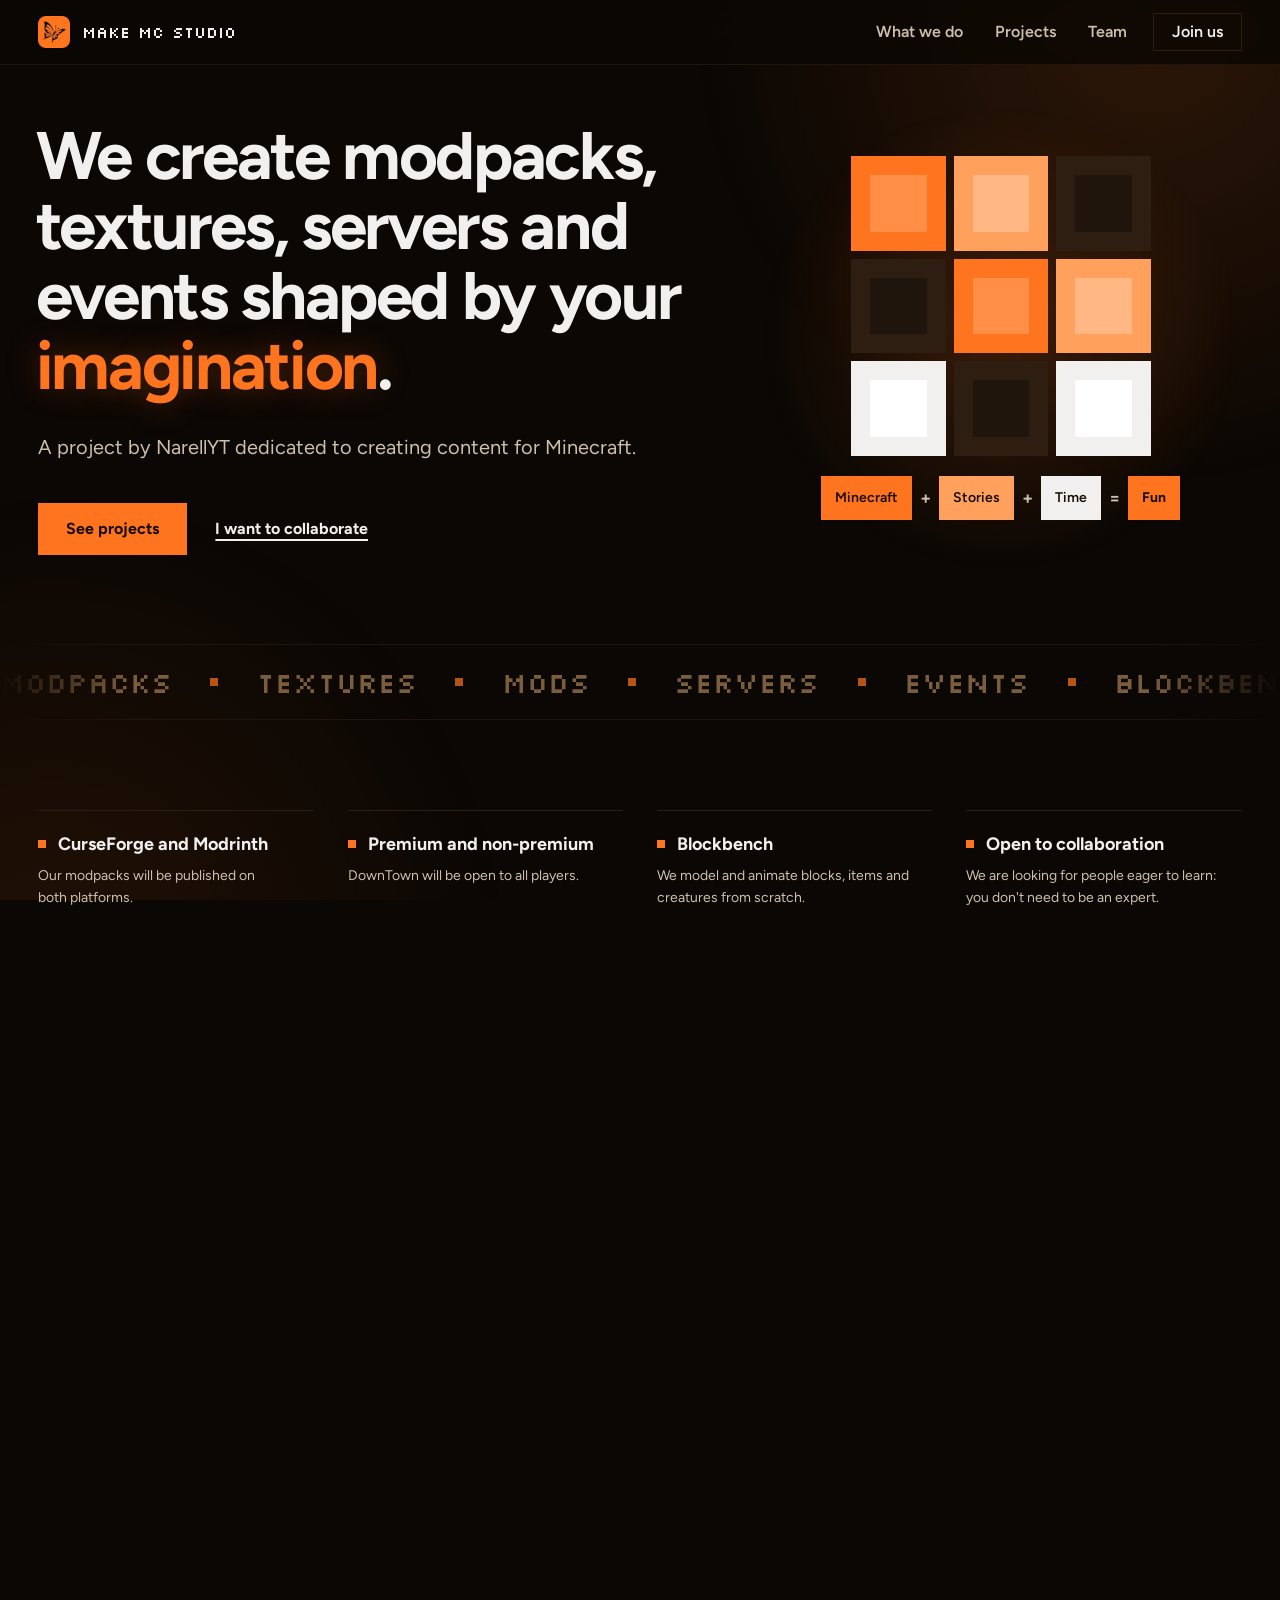
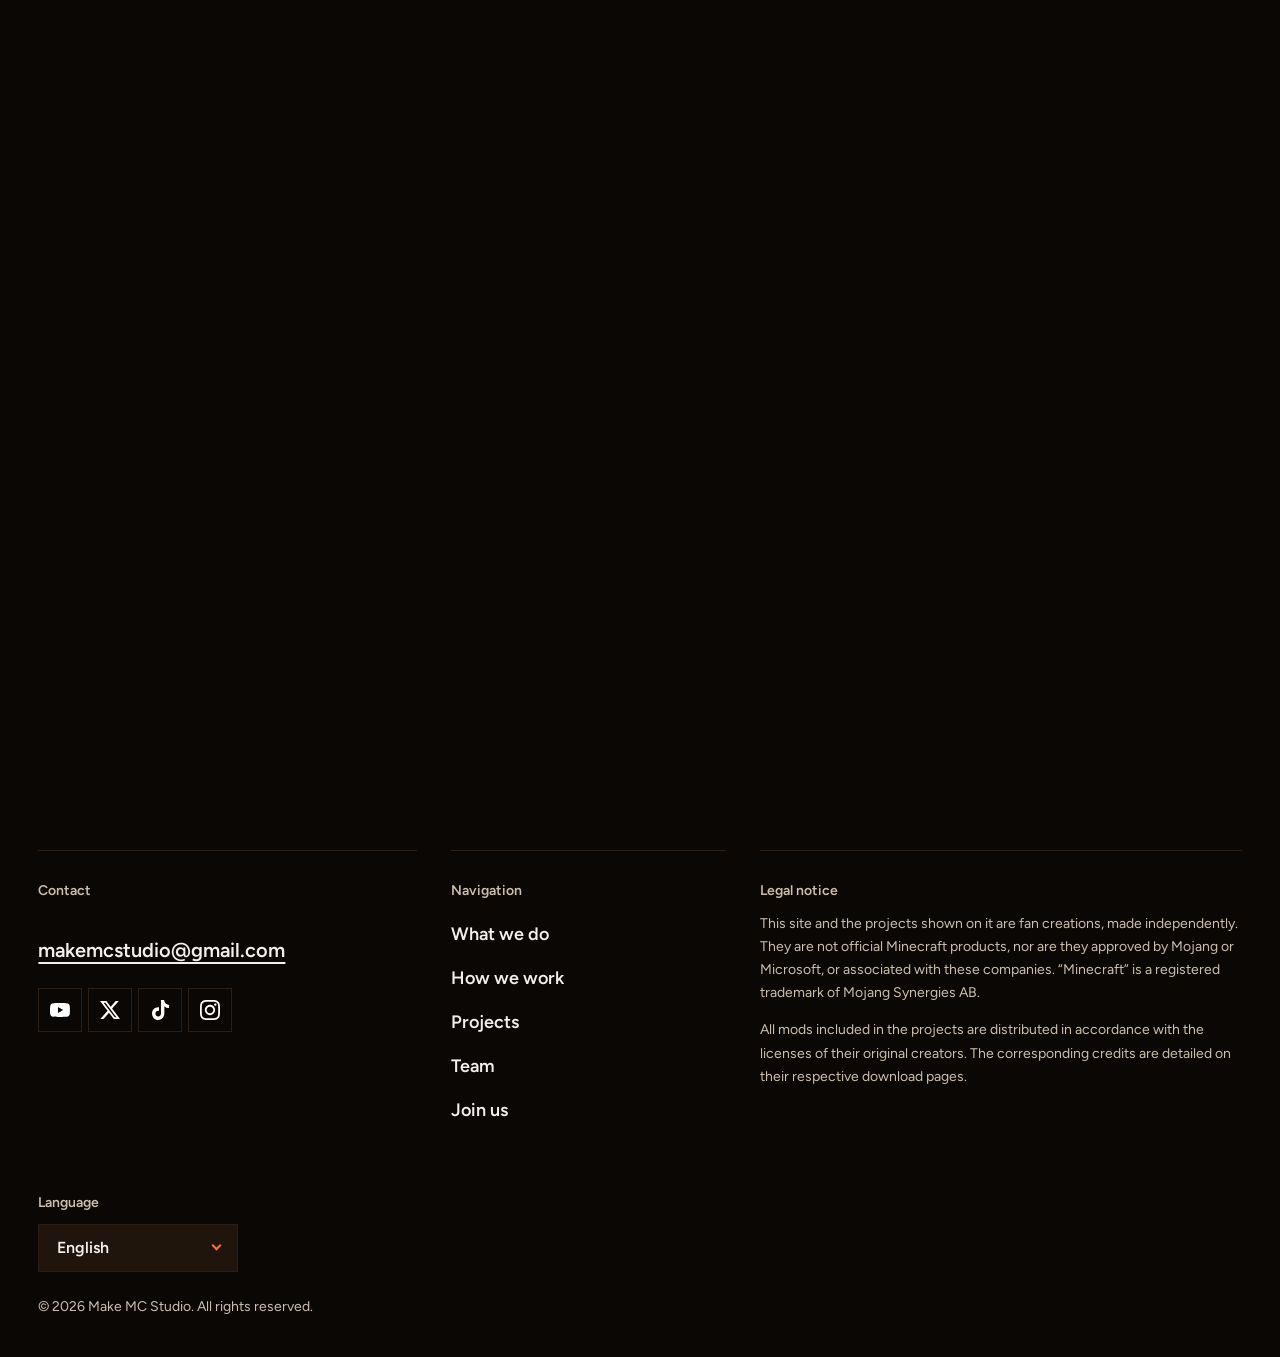
==== commit 51678257: "Subido" ====
--- a/index.html
+++ b/index.html
@@ -3,52 +3,79 @@
 <head>
 <meta charset="UTF-8">
 <meta name="viewport" content="width=device-width, initial-scale=1, viewport-fit=cover">
-<meta http-equiv="Content-Security-Policy" content="default-src 'none'; script-src 'self'; style-src 'self'; img-src 'self'; font-src 'self'; connect-src 'none'; frame-src 'none'; manifest-src 'none'; media-src 'none'; worker-src 'none'; base-uri 'none'; form-action 'none'; object-src 'none'; upgrade-insecure-requests">
+<meta http-equiv="Content-Security-Policy" content="default-src 'none'; script-src 'self'; style-src 'self'; img-src 'self'; font-src 'self'; connect-src 'none'; frame-src 'none'; manifest-src 'self'; media-src 'none'; worker-src 'none'; base-uri 'none'; form-action 'none'; object-src 'none'; upgrade-insecure-requests">
 <meta name="referrer" content="no-referrer">
 <meta name="description" content="Make MC Studio: modpacks, texturas, mods, servidores y eventos de Minecraft creados por NarellYT. Descubre nuestros proyectos y cómo colaborar con el equipo." data-i18n-attr="content:desc">
+<meta name="author" content="NarellYT">
+<meta name="robots" content="index, follow, max-image-preview:large">
+<meta name="application-name" content="Make MC Studio">
 <meta name="theme-color" content="#0b0704">
 <meta name="color-scheme" content="dark">
 <link rel="canonical" href="https://makemcstudio.github.io/Make-MC-Studio-Home/">
-<link rel="icon" type="image/png" href="logo.png">
-<link rel="apple-touch-icon" href="logo.png">
+<link rel="icon" type="image/png" sizes="32x32" href="favicon-32.png">
+<link rel="icon" type="image/png" sizes="192x192" href="icon-192.png">
+<link rel="apple-touch-icon" href="apple-touch-icon.png">
+<link rel="manifest" href="manifest.webmanifest">
 
 <meta property="og:type" content="website">
 <meta property="og:site_name" content="Make MC Studio">
 <meta property="og:locale" content="es_LA">
-<meta property="og:title" content="Make MC Studio Home">
+<meta property="og:url" content="https://makemcstudio.github.io/Make-MC-Studio-Home/">
+<meta property="og:title" content="Make MC Studio · Modpacks, texturas y servidores de Minecraft">
 <meta property="og:description" content="Modpacks, texturas, mods, servidores y eventos de Minecraft creados por NarellYT. Descubre nuestros proyectos y cómo colaborar con el equipo." data-i18n-attr="content:desc">
 <meta property="og:image" content="https://makemcstudio.github.io/Make-MC-Studio-Home/og-image.png">
 <meta property="og:image:width" content="1200">
 <meta property="og:image:height" content="630">
 <meta property="og:image:alt" content="Make MC Studio: modpacks, texturas, servidores y eventos de Minecraft">
 <meta name="twitter:card" content="summary_large_image">
-<meta name="twitter:title" content="Make MC Studio Home">
+<meta name="twitter:title" content="Make MC Studio · Modpacks, texturas y servidores de Minecraft">
 <meta name="twitter:description" content="Modpacks, texturas, mods, servidores y eventos de Minecraft creados por NarellYT." data-i18n-attr="content:desc_short">
 <meta name="twitter:image" content="https://makemcstudio.github.io/Make-MC-Studio-Home/og-image.png">
 
-<title>Make MC Studio Home</title>
+<title data-i18n="title">Make MC Studio · Modpacks, texturas y servidores de Minecraft</title>
 
 <script type="application/ld+json">
 {
   "@context": "https://schema.org",
-  "@type": "Organization",
-  "name": "Make MC Studio",
-  "description": "Modpacks, texturas, mods, servidores y eventos de Minecraft creados por NarellYT.",
-  "email": "makemcstudio@gmail.com",
-  "sameAs": [
-    "https://www.youtube.com/@MakeMCStudio",
-    "https://x.com/MakeMCStudio",
-    "https://www.instagram.com/makemcstudio/",
-    "https://www.tiktok.com/@makemcstudio"
+  "@graph": [
+    {
+      "@type": "Organization",
+      "@id": "https://makemcstudio.github.io/Make-MC-Studio-Home/#org",
+      "name": "Make MC Studio",
+      "url": "https://makemcstudio.github.io/Make-MC-Studio-Home/",
+      "logo": "https://makemcstudio.github.io/Make-MC-Studio-Home/logo.png",
+      "description": "Modpacks, texturas, mods, servidores y eventos de Minecraft creados por NarellYT.",
+      "email": "makemcstudio@gmail.com",
+      "founder": {
+        "@type": "Person",
+        "name": "NarellYT"
+      },
+      "sameAs": [
+        "https://www.youtube.com/@MakeMCStudio",
+        "https://x.com/MakeMCStudio",
+        "https://www.instagram.com/makemcstudio/",
+        "https://www.tiktok.com/@makemcstudio"
+      ]
+    },
+    {
+      "@type": "WebSite",
+      "@id": "https://makemcstudio.github.io/Make-MC-Studio-Home/#site",
+      "url": "https://makemcstudio.github.io/Make-MC-Studio-Home/",
+      "name": "Make MC Studio",
+      "inLanguage": "es",
+      "publisher": {
+        "@id": "https://makemcstudio.github.io/Make-MC-Studio-Home/#org"
+      }
+    }
   ]
 }
 </script>
 
-<script src="i18n.js?v=50"></script>
-<script src="festive.js?v=50"></script>
-<link rel="stylesheet" href="styles.css?v=50">
-<link rel="stylesheet" href="festive.css?v=50">
-<link rel="stylesheet" href="skins.css?v=50">
+<script src="i18n.js?v=52"></script>
+<script src="festive.js?v=52"></script>
+<link rel="stylesheet" href="styles.css?v=52">
+<link rel="stylesheet" href="festive.css?v=52">
+<link rel="stylesheet" href="skins.css?v=52">
 </head>
 <body id="top">
 
@@ -64,7 +91,7 @@
 <header class="site-header">
   <div class="wrap header-inner">
     <a href="#top" class="brand" aria-label="Make MC Studio, ir al inicio" data-i18n-attr="aria-label:brand_aria">
-      <img class="brand-logo" src="logo.png" alt="" width="32" height="32">
+      <img class="brand-logo" src="logo-96.webp" alt="" width="32" height="32">
       <span class="brand-name">Make MC Studio</span>
     </a>
     <button class="nav-toggle" id="navToggle" type="button" aria-expanded="false" aria-controls="siteNav" aria-label="Abrir menú" data-i18n-attr="aria-label:menu_open">
@@ -380,10 +407,10 @@
   <p class="copy">© 2026 Make MC Studio. All rights reserved.</p>
 </footer>
 
-<script src="skins.js?v=50" defer></script>
+<script src="skins.js?v=52" defer></script>
 <button class="to-top" type="button" aria-label="Volver arriba" data-i18n-attr="aria-label:to_top"><svg viewBox="0 0 12 12" aria-hidden="true" focusable="false" shape-rendering="crispEdges"><path fill="currentColor" d="M5 1h2v1h1v1h1v1h1v1h1v1H8v5H4V6H1V5h1V4h1V3h1V2h1z"/></svg></button>
-<script src="main.js?v=50" defer></script>
-<script src="fx.js?v=50" defer></script>
+<script src="main.js?v=52" defer></script>
+<script src="fx.js?v=52" defer></script>
 
 </body>
 </html>
--- a/styles.css
+++ b/styles.css
@@ -474,3 +474,13 @@
   .member{transform:none}
 }
 html[dir="rtl"] .t-result .ico-lg{--dir:-1}
+
+@media print{
+  html,body{background:#fff}
+  *,*::before,*::after{color:#000!important;background:transparent!important;box-shadow:none!important;text-shadow:none!important;animation:none!important;transition:none!important}
+  .ambient,.embers,.progress,.to-top,.burst,.skip-link,.ticker,.nav-toggle,.site-nav,.fest-hello,.fest-layer,.skin-bg,.scene,.skin-halo{display:none!important}
+  .site-header{position:static}
+  .rv{opacity:1!important;transform:none!important}
+  .panel,.card,.member,.step,.fact{border:1px solid #999;break-inside:avoid}
+  a[href^="http"]::after{content:" (" attr(href) ")";font-size:.8em;word-break:break-all}
+}
